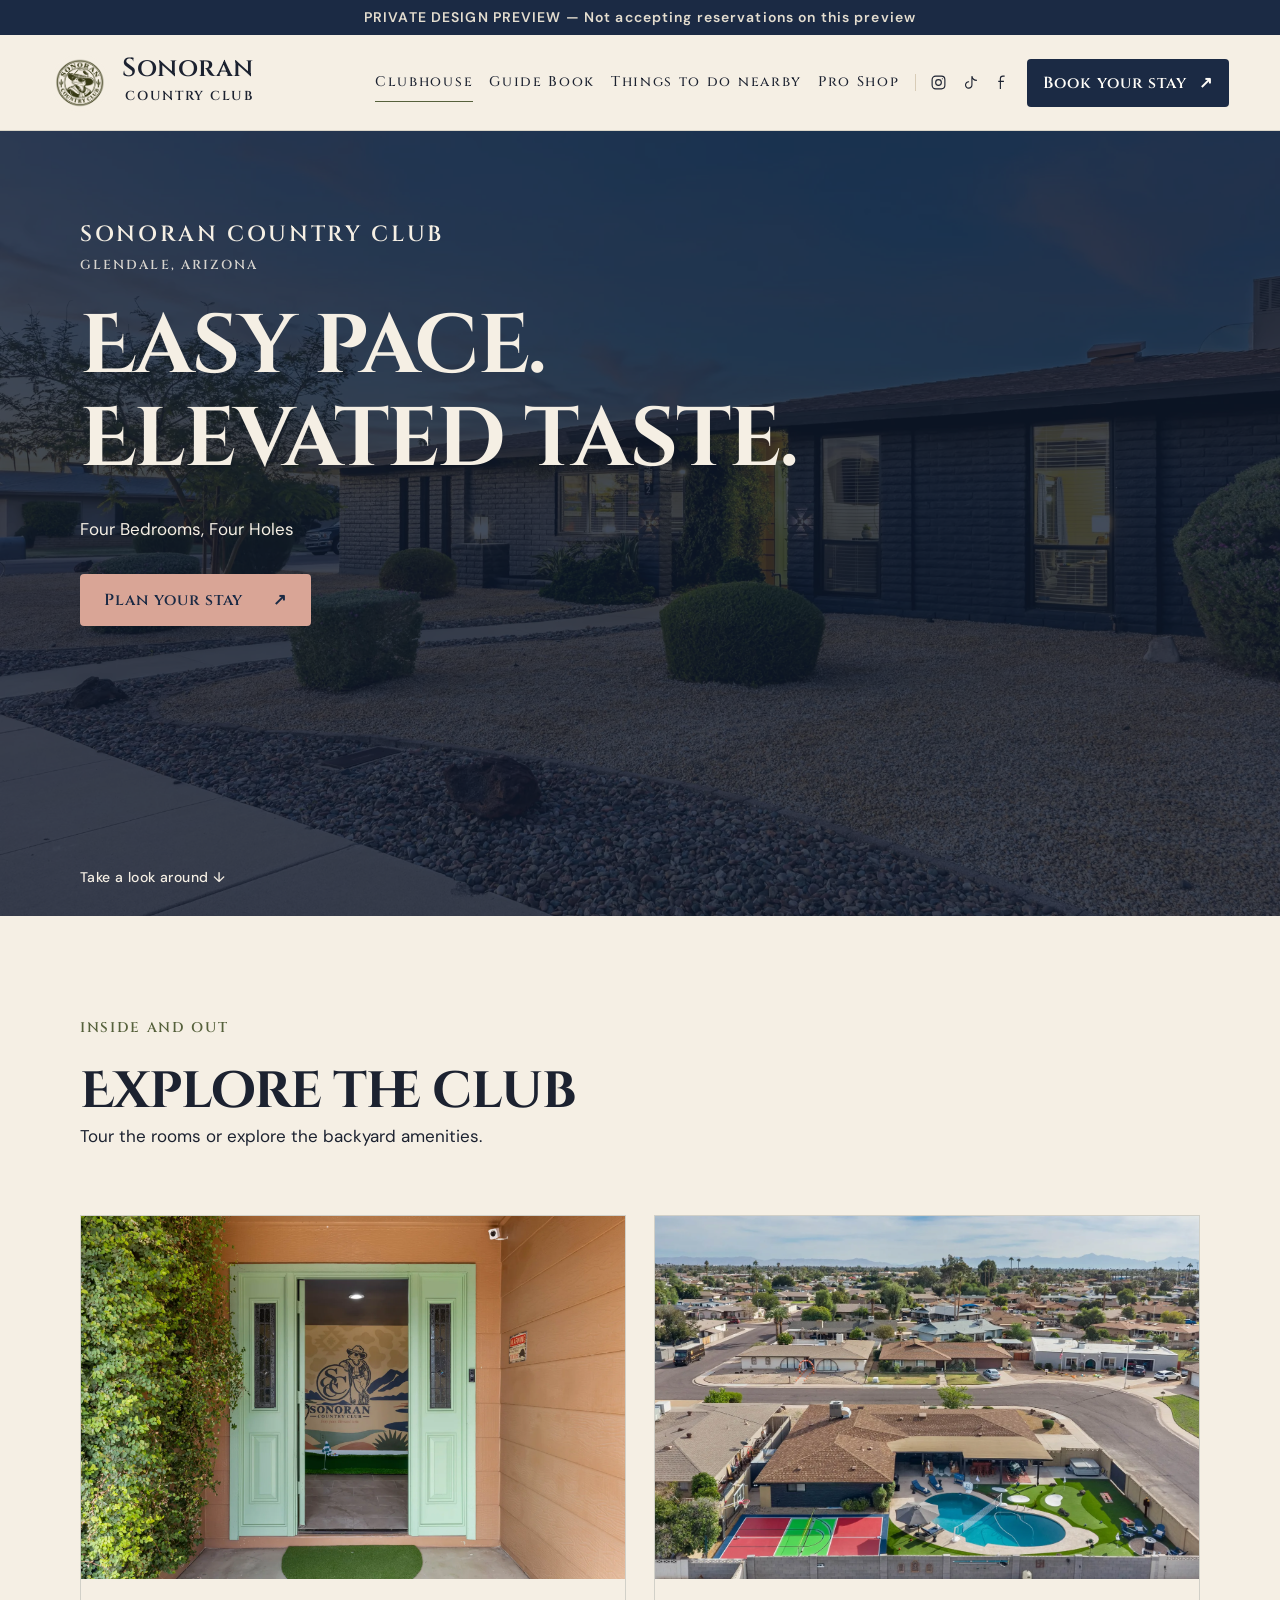
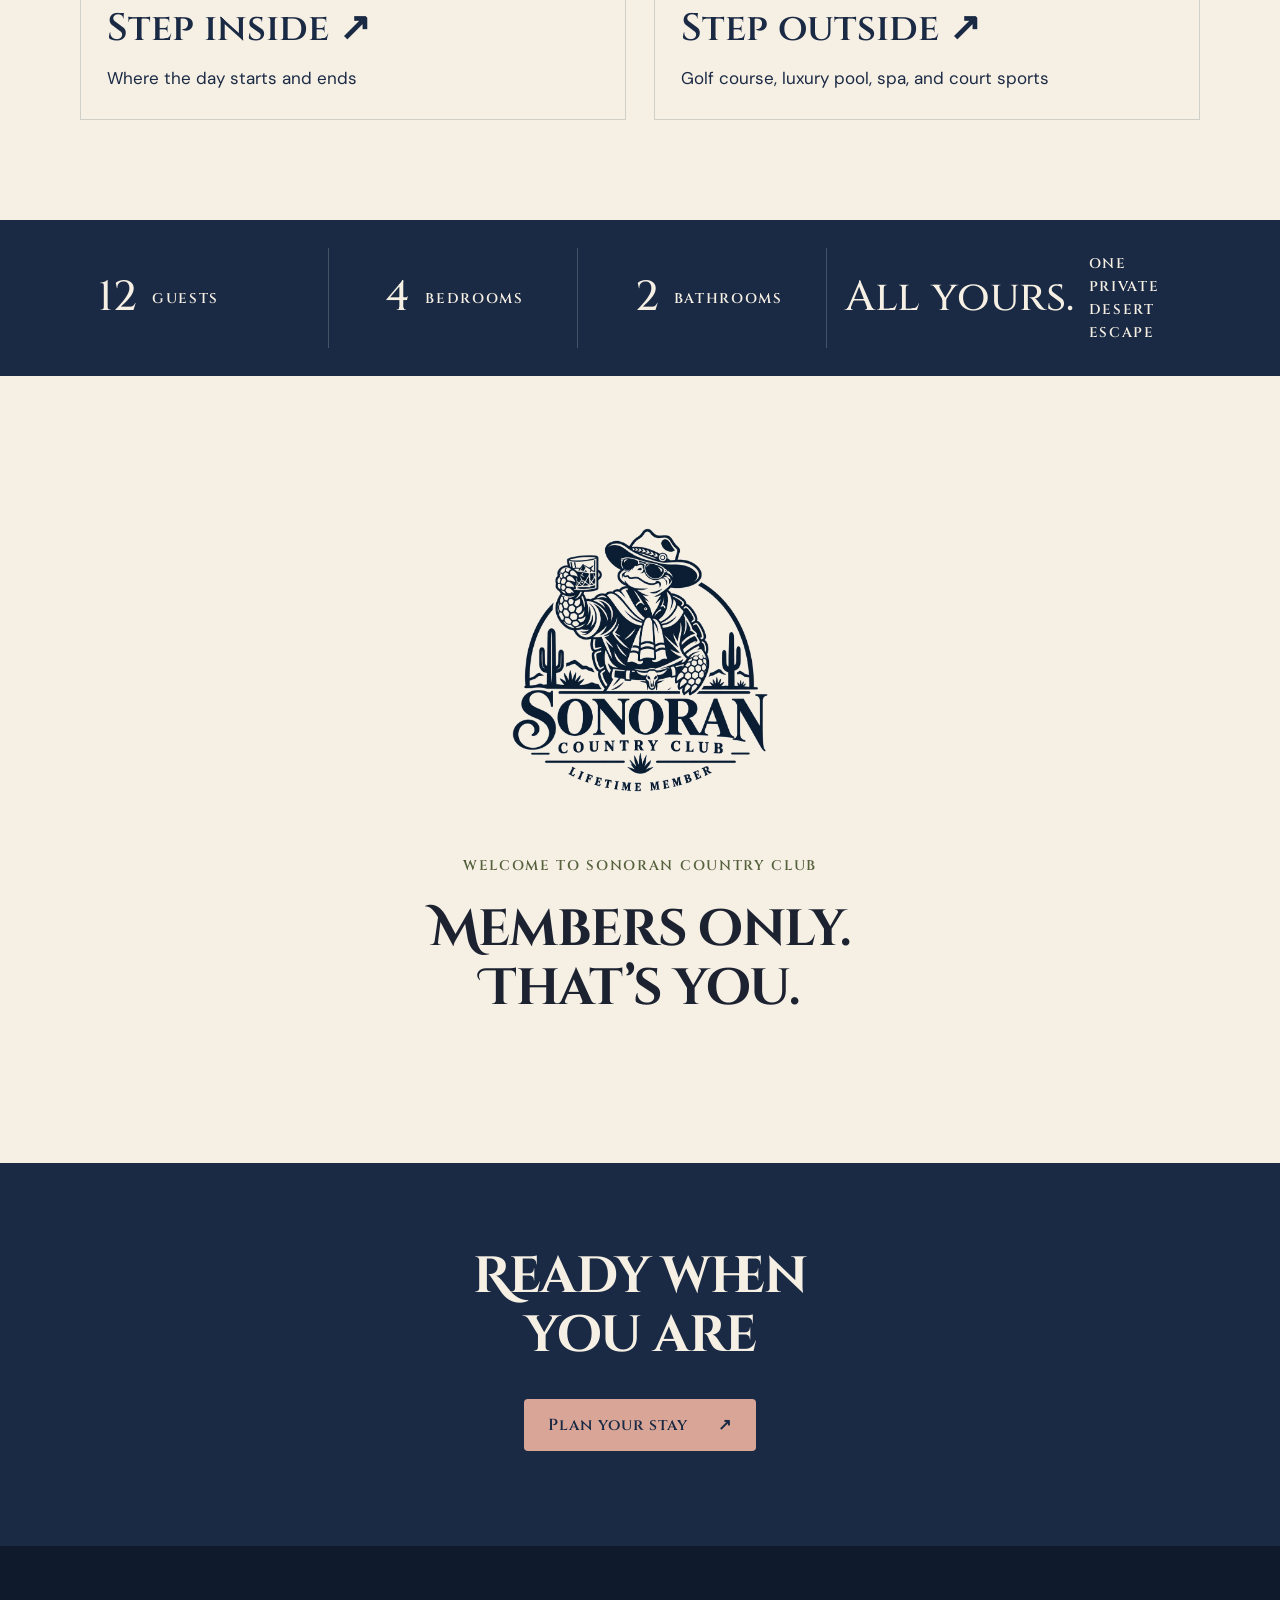
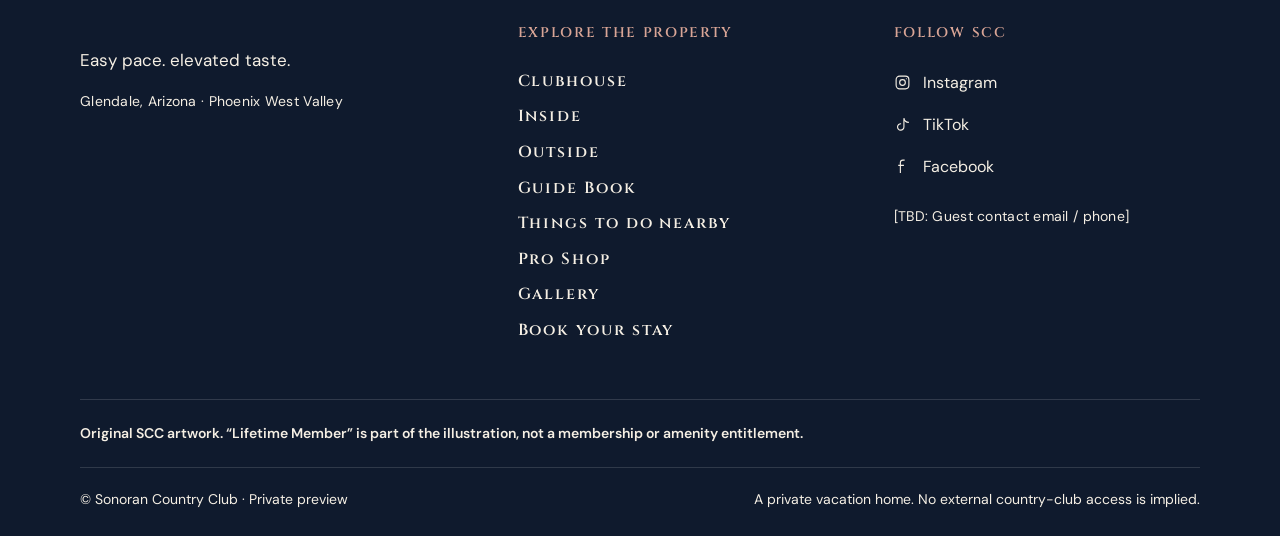
==== index.html @ 96f4efe4 "Home: Lifetime Member logo in welcome, remove footer badge" ====
<!DOCTYPE html>

<html lang="en"><head><meta charset="utf-8"/><meta content="width=device-width,initial-scale=1" name="viewport"/><meta content="noindex,nofollow,noarchive" name="robots"/><meta content="#172d38" name="theme-color"/><title>Your private Glendale home | Sonoran Country Club</title><meta content="A private Glendale vacation home for up to 12 guests, with four bedrooms, two baths, a heated pool, hot tub, four-hole mini golf and pickleball." name="description"/><link href="https://www.sonorancountryclub.com/" rel="canonical"/><meta content="website" property="og:type"/><meta content="A private desert clubhouse | Sonoran Country Club" property="og:title"/><meta content="A private Glendale vacation home for up to 12 guests, with four bedrooms, two baths, a heated pool, hot tub, four-hole mini golf and pickleball." property="og:description"/><meta content="https://www.sonorancountryclub.com/" property="og:url"/><meta content="https://www.sonorancountryclub.com/assets/photos/fire-pit/twilight-fire-pit-adirondack-pool-patio.webp" property="og:image"/><meta content="Lit round fire pit surrounded by blue Adirondack chairs with pink-patterned pillows, with the pool, Bogey putting flag, string-lit patio and hot tub beyond." property="og:image:alt"/><meta content="summary_large_image" name="twitter:card"/><link href="/assets/tokens.css?v=20261108b" rel="stylesheet"/><link href="/assets/style.css?v=20261108b" rel="stylesheet"/><script type="application/ld+json">{"@context": "https://schema.org", "@type": ["VacationRental", "LodgingBusiness"], "@id": "https://www.sonorancountryclub.com/#property", "name": "Sonoran Country Club", "url": "https://www.sonorancountryclub.com/", "description": "Welcome to Sonoran Country Club, your private backyard clubhouse in Glendale. Play a round on The Fore at Sonoran, our four-hole mini golf course with breaks and sand traps. Cool off in the heated pool, challenge the crew to pickleball, then catch the game on the covered patio at \"Bogey's Oasis.\" After sunset, grab a seat by the fire pit or settle into the 6 person hot tub.", "image": "https://www.sonorancountryclub.com/assets/photos/exterior/aerial-backyard-pool-putting-greens-court.webp", "address": {"@type": "PostalAddress", "addressLocality": "Glendale"}, "checkinTime": "16:00", "checkoutTime": "10:00", "petsAllowed": false, "containsPlace": {"@type": "Accommodation", "additionalType": "Entire home", "numberOfBedrooms": 4, "numberOfBathroomsTotal": 2, "occupancy": {"@type": "QuantitativeValue", "value": 12}}, "sameAs": ["https://www.instagram.com/sonorancountryclub/", "https://www.tiktok.com/@sonorancc"]}</script><script defer="" src="/assets/site.js"></script><link href="/assets/brand/favicon.png" rel="icon" type="image/png"/><link href="/assets/readability.css?v=20261108b" rel="stylesheet"/><link href="/assets/chooser.css?v=20261108b" rel="stylesheet"/><style>.page-home .hero .hero-place{display:block!important;margin-bottom:26px}.page-home .hero .hero-place .hero-club{display:block!important;font-size:22px!important;letter-spacing:.12em;line-height:1.3!important}.page-home .hero .hero-place .hero-city{display:block!important;font-size:13px!important;letter-spacing:.16em;line-height:1.5!important;margin-top:6px;opacity:.85}@media(max-width:600px){.page-home .hero{height:auto!important;min-height:0!important}.page-home .hero-content{padding-top:56px!important;padding-bottom:96px!important}.page-home .hero .hero-place .hero-club{font-size:19px!important}.page-home .hero .hero-place .hero-city{font-size:12px!important}}.page-home .intro.section{grid-template-columns:1fr!important;justify-items:center;text-align:center}.page-home .intro.section .welcome-badge{margin-left:auto;margin-right:auto}</style></head><body class="page-home"><a class="skip" href="#main">Skip to content</a><div class="preview-bar">PRIVATE DESIGN PREVIEW <span>— Not accepting reservations on this preview</span></div><header class="site-header"><a aria-label="Sonoran Country Club home" class="brand-lockup" href="/"><img alt="Sonoran Country Club original seal" class="header-monogram" height="58" src="/assets/brand/seal-web.webp" width="63"/><span class="wordmark">Sonoran<span>COUNTRY CLUB</span></span></a><button aria-controls="main-nav" aria-expanded="false" class="menu-toggle">Menu <span aria-hidden="true">☰</span></button><nav aria-label="Main navigation" id="main-nav"><a aria-current="page" href="/">Clubhouse</a><a href="/guide/">Guide Book</a><a href="/nearby/">Things to do nearby</a><a href="/shop/">Pro Shop</a><div class="socials"><a aria-label="Sonoran Country Club on Instagram" href="https://www.instagram.com/sonorancountryclub/" rel="noopener noreferrer" target="_blank"><svg aria-hidden="true" viewbox="0 0 24 24"><rect height="18" rx="5" width="18" x="3" y="3"></rect><circle cx="12" cy="12" r="4"></circle><circle class="dot" cx="17.5" cy="6.7" r=".8"></circle></svg><span>Instagram</span></a><a aria-label="Sonoran Country Club on TikTok" href="https://www.tiktok.com/@sonorancc" rel="noopener noreferrer" target="_blank"><svg aria-hidden="true" viewbox="0 0 24 24"><path d="M14 3v12.5a4.5 4.5 0 1 1-4-4.47M14 3c.6 4 3 6 7 6"></path></svg><span>TikTok</span></a><a aria-label="Sonoran Country Club on Facebook" href="https://www.facebook.com/profile.php?id=61595750133913" rel="noopener noreferrer" target="_blank"><svg aria-hidden="true" viewbox="0 0 24 24"><path d="M15 3h-2.5A3.5 3.5 0 0 0 9 6.5V21M6 10.5h8"></path></svg><span>Facebook</span></a></div><a class="button small" href="/book/">Book your stay <span aria-hidden="true">↗</span></a></nav></header><main id="main"><section class="hero"><img alt="Navy-brick home with an illuminated entry, desert landscaping and a twilight sky." class="hero-image" decoding="async" fetchpriority="high" height="1333" loading="eager" src="/assets/photos/exterior/navy-brick-front-house-illuminated-entry-dusk.webp" width="2000"/><div class="hero-shade"></div><div class="hero-content"><p class="eyebrow hero-place"><span class="hero-club">SONORAN COUNTRY CLUB</span><span class="hero-city">GLENDALE, ARIZONA</span></p><h1>Easy pace.<br/>Elevated taste.</h1><p>Four Bedrooms, Four Holes</p><a class="button rose" href="/book/">Plan your stay <span aria-hidden="true">↗</span></a></div><div class="hero-bottom"><a href="#explore">Take a look around ↓</a></div></section><section aria-labelledby="explore-title" class="section chooser-section" id="explore"><div class="section-top"><div><p class="eyebrow">INSIDE AND OUT</p><h2 id="explore-title">Explore the club</h2><p>Tour the rooms or explore the backyard amenities.</p></div></div><div class="stay-chooser"><a class="stay-panel" href="/inside/"><img alt="Open mint-green front doors revealing the Sonoran Country Club mural and putting turf inside." decoding="async" height="1200" loading="lazy" src="/assets/photos/chooser/step-inside-front-door.webp" width="1800"/><div><h3>Step inside <span aria-hidden="true">↗</span></h3><p>Where the day starts and ends</p></div></a><a class="stay-panel" href="/outside/"><img alt="Aerial view of the backyard with the sport court, pool and putting course." decoding="async" height="1013" loading="lazy" src="/assets/photos/chooser/step-outside-aerial.webp" width="1800"/><div><h3>Step outside <span aria-hidden="true">↗</span></h3><p>Golf course, luxury pool, spa, and court sports</p></div></a></div></section><div class="stats"><div><b>12</b><span>GUESTS</span></div><div><b>4</b><span>BEDROOMS</span></div><div><b>2</b><span>BATHROOMS</span></div><div><b>All yours.</b><span>ONE PRIVATE DESERT ESCAPE</span></div></div><section class="intro section" id="clubhouse"><div><img alt="Original Sonoran Country Club Bogey badge with Lifetime Member artwork" class="welcome-badge" height="234" src="/assets/brand/lifetime-web.webp" width="240"/><p class="eyebrow">WELCOME TO SONORAN COUNTRY CLUB</p><h2>Members only.<br/>That’s you.</h2></div></section><section class="cta-band"><h2>Ready when<br/>you are</h2><a class="button rose" href="/book/">Plan your stay <span aria-hidden="true">↗</span></a></section></main><footer><div class="footer-main"><div><p class="footer-tagline">Easy pace. elevated taste.</p><p>Glendale, Arizona · Phoenix West Valley</p></div><div><span class="eyebrow">Explore the property</span><div class="footer-nav"><a href="/">Clubhouse</a><a href="/inside/">Inside</a><a href="/outside/">Outside</a><a href="/guide/">Guide Book</a><a href="/nearby/">Things to do nearby</a><a href="/shop/">Pro Shop</a><a href="/gallery/">Gallery</a><a href="/book/">Book your stay</a></div></div><div><span class="eyebrow">Follow SCC</span><div class="socials"><a aria-label="Sonoran Country Club on Instagram" href="https://www.instagram.com/sonorancountryclub/" rel="noopener noreferrer" target="_blank"><svg aria-hidden="true" viewbox="0 0 24 24"><rect height="18" rx="5" width="18" x="3" y="3"></rect><circle cx="12" cy="12" r="4"></circle><circle class="dot" cx="17.5" cy="6.7" r=".8"></circle></svg><span>Instagram</span></a><a aria-label="Sonoran Country Club on TikTok" href="https://www.tiktok.com/@sonorancc" rel="noopener noreferrer" target="_blank"><svg aria-hidden="true" viewbox="0 0 24 24"><path d="M14 3v12.5a4.5 4.5 0 1 1-4-4.47M14 3c.6 4 3 6 7 6"></path></svg><span>TikTok</span></a><a aria-label="Sonoran Country Club on Facebook" href="https://www.facebook.com/profile.php?id=61595750133913" rel="noopener noreferrer" target="_blank"><svg aria-hidden="true" viewbox="0 0 24 24"><path d="M15 3h-2.5A3.5 3.5 0 0 0 9 6.5V21M6 10.5h8"></path></svg><span>Facebook</span></a></div><p class="contact-placeholder">[TBD: Guest contact email / phone]</p></div></div><div class="brand-art-note">Original SCC artwork. “Lifetime Member” is part of the illustration, not a membership or amenity entitlement.</div><div class="footer-bottom"><span>© Sonoran Country Club · Private preview</span><span>A private vacation home. No external country-club access is implied.</span></div></footer></body></html>
---- assets/tokens.css ----
/* SCC shared tokens v1.1 — 2026-11-07. Offline fonts; OFL licenses in fonts/. */
@font-face{font-family:'Cinzel';font-style:normal;font-weight:500;font-display:swap;src:url('./fonts/cinzel-500.woff2') format('woff2')}
@font-face{font-family:'Cinzel';font-style:normal;font-weight:600;font-display:swap;src:url('./fonts/cinzel-600.woff2') format('woff2')}
@font-face{font-family:'Cinzel';font-style:normal;font-weight:700;font-display:swap;src:url('./fonts/cinzel-700.woff2') format('woff2')}
@font-face{font-family:'Cinzel Decorative';font-style:normal;font-weight:700;font-display:swap;src:url('./fonts/cinzel-decorative-700.woff2') format('woff2')}
@font-face{font-family:'DM Sans';font-style:normal;font-weight:400;font-display:swap;src:url('./fonts/dm-sans-400.woff2') format('woff2')}
@font-face{font-family:'DM Sans';font-style:normal;font-weight:500;font-display:swap;src:url('./fonts/dm-sans-500.woff2') format('woff2')}
@font-face{font-family:'DM Sans';font-style:normal;font-weight:600;font-display:swap;src:url('./fonts/dm-sans-600.woff2') format('woff2')}
@font-face{font-family:'DM Sans';font-style:normal;font-weight:700;font-display:swap;src:url('./fonts/dm-sans-700.woff2') format('woff2')}

:root{
 --navy:#1b2a44;--navy-deep:#0f1a2d;--olive:#56613c;--rose:#d9a596;--cream:#f5efe4;--paper:#fffdf8;--ink:#1c2230;--muted:#55596a;--line:#d8ccb7;--sage:#9aa883;--terra:#a4502f;--danger:#7e2a17;
 --display:'Cinzel Decorative',Georgia,'Times New Roman',serif;--serif:'Cinzel',Georgia,'Times New Roman',serif;--caps:'Cinzel',Georgia,'Times New Roman',serif;--sans:'DM Sans',system-ui,-apple-system,'Segoe UI',Arial,sans-serif;
 --space-1:4px;--space-2:8px;--space-3:12px;--space-4:16px;--space-5:24px;--space-6:32px;--space-7:48px;--space-8:64px;--space-9:96px;
 --watermark-screen-opacity:.09;--watermark-print-opacity:0;
 --radius-control:4px;--radius-card:12px;--shadow-card:0 6px 18px -10px rgba(15,26,45,.25);
 --size-display:clamp(40px,6.5vw,88px);--size-h1:clamp(36px,5.3vw,72px);--size-h2:clamp(30px,4vw,52px);--size-h3:clamp(23px,2vw,28px);
}
---- assets/style.css ----
*{box-sizing:border-box}html{scroll-behavior:smooth;scroll-padding-top:112px}body{margin:0;background:var(--cream);color:var(--ink);font:15px/1.7 var(--sans);-webkit-font-smoothing:antialiased}a{color:inherit;text-decoration:none}button,input,select{font:inherit}button,a,input,summary,select{-webkit-tap-highlight-color:transparent}button{cursor:pointer}a,button,summary{transition:color .2s,background .2s,transform .2s}a:focus-visible,button:focus-visible,summary:focus-visible,select:focus-visible,input:focus-visible,.day:focus-visible{outline:3px solid var(--rose);outline-offset:5px}img{display:block;max-width:100%;height:auto}img[hidden]{display:none!important}h1,h2,h3,p{margin-top:0}h1,h2,h3{font-family:var(--serif);font-weight:500;line-height:.98;letter-spacing:-.035em}h1{font-size:clamp(60px,6.5vw,104px);margin-bottom:26px}h2{font-size:clamp(43px,4.6vw,72px);margin-bottom:24px}h3{font-size:34px;margin-bottom:15px}h1 i,h2 i,h3 i{font-weight:400}p{margin-bottom:22px}button{border:0}.eyebrow,.tiny{font-size:10px;line-height:1.6;font-weight:600;letter-spacing:.18em;text-transform:uppercase}.eyebrow{display:block;margin-bottom:24px}.tiny{letter-spacing:.12em}.lead{font-size:22px;line-height:1.45}.fine-print{font-size:11px;line-height:1.8;color:var(--muted);margin:22px 0 0}.tbd{font-size:12px;line-height:1.7;color:#765647;border-left:2px solid var(--rose);padding-left:15px}.section{padding:100px max(6.25vw,24px)}.section-top{display:flex;justify-content:space-between;gap:30px;align-items:end;margin-bottom:42px}.section-top h2{margin:0}.section-top .tiny{max-width:240px}.text-link{font-weight:600;font-size:12px;border-bottom:1px solid var(--olive);padding-bottom:9px;display:inline-block;letter-spacing:.02em}.text-link span{margin-left:25px}.text-link:hover{color:var(--olive)}.button{display:inline-flex;align-items:center;justify-content:space-between;gap:30px;background:var(--navy);color:var(--paper);padding:17px 25px;font-size:12px;font-weight:600;line-height:1.5;letter-spacing:.02em;min-height:48px}.button:hover{background:var(--olive);transform:translateY(-2px)}.button.cream{background:var(--cream);color:var(--navy)}.button.cream:hover{background:var(--rose)}.button.rose{background:var(--rose);color:var(--navy)}.button.rose:hover{background:var(--cream)}.button.small{padding:12px 19px;font-size:11px;gap:20px}.skip{position:absolute;left:10px;top:-100px;z-index:1000;background:var(--cream);padding:14px}.skip:focus{top:10px}.sr-only{position:absolute;width:1px;height:1px;padding:0;margin:-1px;overflow:hidden;clip:rect(0,0,0,0);white-space:nowrap;border:0}.preview-bar{padding:6px 20px;text-align:center;background:var(--navy);color:#e4ddcf;font-size:9px;letter-spacing:.13em;font-weight:500}.site-header{height:96px;display:flex;align-items:center;justify-content:space-between;gap:30px;padding:0 4vw;background:var(--cream);position:sticky;top:0;z-index:50;border-bottom:1px solid #d9d4c7}.wordmark{font-family:var(--serif);font-size:39px;line-height:.8;letter-spacing:-.04em;display:inline-block;white-space:nowrap;text-align:center}.wordmark span{display:block;font-family:var(--sans);font-size:9px;line-height:2.4;font-weight:600;letter-spacing:.27em;padding-left:3px}.site-header nav{display:flex;align-items:center;gap:29px}.site-header nav>a:not(.button){font-size:11px;font-weight:500;padding:8px 0;white-space:nowrap}.site-header nav>a[aria-current=page]:not(.button){border-bottom:1px solid var(--olive)}.socials{display:flex;gap:15px}.socials a{display:inline-flex;align-items:center;gap:12px}.socials svg{width:17px;height:17px;fill:none;stroke:currentColor;stroke-width:1.6}.socials .dot{fill:currentColor;stroke:none}.site-header .socials{border-left:1px solid var(--line);padding-left:25px}.site-header .socials span{display:none}.menu-toggle{display:none}.hero{height:min(790px,calc(100svh - 115px));min-height:590px;position:relative;color:var(--paper);overflow:hidden}.hero-image{position:absolute;inset:0;width:100%;height:100%;object-fit:cover;object-position:center 60%}.hero-shade{position:absolute;inset:0;background:linear-gradient(90deg,rgba(7,25,31,.68),rgba(12,27,29,.25) 65%,rgba(12,27,29,.1)),linear-gradient(0deg,rgba(7,25,31,.6),transparent 40%)}.hero-content{position:relative;padding:90px 6.25vw;max-width:1000px;animation:enter .9s ease both}.hero h1{font-size:clamp(75px,7.9vw,128px);margin-bottom:27px;line-height:.88}.hero .eyebrow{font-size:9px;letter-spacing:.2em;margin-bottom:33px}.hero-content>p:not(.eyebrow){font-size:15px;color:#f5f0e6;margin-bottom:31px}.hero-bottom{position:absolute;left:6.25vw;right:6.25vw;bottom:28px;display:flex;justify-content:space-between;align-items:center;font-size:9px;letter-spacing:.14em;font-weight:500}.hero-bottom a{font-size:11px;letter-spacing:.03em}.stats{display:grid;grid-template-columns:1fr 1fr 1fr 1.5fr;padding:28px 6.25vw;background:var(--navy);color:var(--cream)}.stats>div{display:flex;align-items:center;justify-content:center;gap:15px;border-right:1px solid #ffffff30;padding:4px 18px}.stats>div:first-child{justify-content:flex-start}.stats>div:last-child{border:0}.stats b{font:42px/1 var(--serif);white-space:nowrap;font-weight:400}.stats span{font-size:8px;letter-spacing:.14em;line-height:1.6;max-width:95px}.intro{display:grid;grid-template-columns:1fr 1fr;gap:9vw;padding-top:120px;padding-bottom:120px}.intro-copy{max-width:495px;padding-top:20px}.intro-copy p:not(.lead){color:var(--muted)}.intro-copy .lead{font-family:var(--serif);font-size:29px}.experience{padding-top:0}.experience-grid{display:grid;grid-template-columns:repeat(3,minmax(0,1fr));gap:26px}.experience-grid article>img{width:100%;height:360px;object-fit:cover}.card-label{padding:26px 0 0}.card-label>span{font-size:9px;letter-spacing:.18em;color:var(--olive);display:block;margin-bottom:16px;font-weight:600}.card-label h3{font-size:34px}.card-label p{font-size:13px;color:var(--muted);max-width:340px;margin-bottom:0}.editorial{display:grid;grid-template-columns:1.15fr 1fr;background:var(--olive);color:var(--paper);min-height:610px}.editorial-photo{position:relative;min-height:100%}.editorial-photo>img{width:100%;height:100%;object-fit:cover;position:absolute;inset:0}.photo-note{position:absolute;left:30px;bottom:25px;background:var(--navy);font-size:8px;letter-spacing:.13em;padding:9px 13px}.editorial-copy{padding:90px 6vw}.editorial-copy p:not(.eyebrow){max-width:380px;color:#f0edde;font-size:14px}.editorial .text-link{border-color:var(--cream)}.editorial .text-link:hover{color:var(--cream)}.room-grid{display:grid;grid-template-columns:repeat(3,minmax(0,1fr));gap:26px}.room-card>img{width:100%;height:310px;object-fit:cover;transition:filter .3s}.room-card:hover>img{filter:brightness(.9)}.room-card>div{display:flex;align-items:center;justify-content:space-between;margin-top:24px;gap:12px}.room-card h3{font-size:29px;margin-bottom:0}.room-card span{font-size:8px;letter-spacing:.14em;white-space:nowrap}.location{display:grid;grid-template-columns:.9fr 1.1fr;align-items:center;gap:9vw;padding-top:0}.location>div:first-child{max-width:420px}.location p:not(.eyebrow){color:var(--muted);font-size:14px}.location img{width:100%;height:400px;object-fit:cover}.location-caption{font-size:9px;letter-spacing:.2em;display:block;margin-top:18px}.cta-band{background:var(--navy);color:var(--cream);padding:85px 24px 95px;text-align:center}.cta-band h2{font-size:clamp(56px,5.5vw,85px);margin-bottom:33px}.cta-band .eyebrow{color:var(--rose)}footer{padding:75px 6.25vw 25px;background:#122630;color:var(--cream)}.footer-main{display:grid;grid-template-columns:1.2fr 1fr 1fr;gap:70px;padding-bottom:55px}.footer-tagline{font-family:var(--serif);font-style:italic;font-size:26px;margin:25px 0 15px}.footer-main p:not(.footer-tagline){font-size:10px;color:#c8cabe}.footer-main .eyebrow{color:var(--rose);font-size:9px;margin:0 0 25px}.footer-nav{display:grid;gap:10px;font-size:12px}.footer-main .socials{flex-direction:column;align-items:start;font-size:12px}.contact-placeholder{margin-top:25px}.brand-pending{padding:20px 0;border-top:1px solid #ffffff22;display:flex;justify-content:space-between;gap:20px;color:#c5c4b5;font-size:9px}.brand-pending>span{letter-spacing:.13em}.footer-bottom{padding-top:20px;border-top:1px solid #ffffff22;display:flex;justify-content:space-between;gap:20px;font-size:9px;color:#c5c4b5}.page-heading{padding:85px 6.25vw 65px}.page-heading .eyebrow{color:var(--olive)}.page-heading h1{font-size:clamp(64px,6.2vw,98px)}.booking-heading,.guide-heading{display:grid;grid-template-columns:1fr 1fr;gap:8vw;align-items:center}.booking-heading>img,.guide-heading>img{width:100%;height:380px;object-fit:cover}.booking-heading>div>p:last-child,.guide-heading>div>p:last-child{color:var(--muted);font-size:14px;margin-bottom:0}.booking-layout{padding-top:20px;display:grid;grid-template-columns:minmax(0,1fr) 310px;gap:50px;align-items:start}.calendar-panel{min-width:0}.calendar-panel>.eyebrow{margin-bottom:15px}.calendar-top{align-items:center;margin-bottom:27px}.calendar-top h2{font-size:43px}.calendar-controls{display:flex;gap:8px;align-items:center}.calendar-controls select{appearance:none;background:transparent;color:var(--ink);border:0;border-bottom:1px solid var(--line);padding:8px 6px;font-size:11px;max-width:140px;border-radius:0}.icon-button{background:transparent;border:1px solid var(--line);width:35px;height:35px;display:inline-flex;align-items:center;justify-content:center;font-size:18px;color:var(--ink);flex-shrink:0}.icon-button:hover:not(:disabled){background:var(--navy);color:var(--paper)}.icon-button:disabled{opacity:.3;cursor:default}.legend{display:flex;gap:20px;font-size:10px;margin-bottom:22px;flex-wrap:wrap}.legend>span{display:flex;gap:7px;align-items:center}.legend i{width:10px;height:10px;border-radius:50%;display:inline-block}.open-dot{background:#dce1cf}.booked-dot{background:var(--rose)}.unknown-dot{background:#eeebe3;border:1px solid #d8d5c9}#calendar-months{display:grid;grid-template-columns:1fr 1fr;gap:25px}.month{background:var(--paper);padding:24px 16px;border:1px solid var(--line)}.month[hidden]{display:none}.month h3{text-align:center;font-size:27px;letter-spacing:-.02em;margin-bottom:25px}.weekdays,.calendar-grid{display:grid;grid-template-columns:repeat(7,minmax(0,1fr));gap:4px}.weekdays{margin-bottom:13px;text-align:center;font-size:9px;color:var(--muted);font-weight:600}.day{display:flex;flex-direction:column;align-items:center;justify-content:center;min-height:44px;font-size:11px;line-height:1.2;border-radius:1px}.day b{font-weight:500}.day small{font-size:8px;margin-top:4px;min-height:9px}.day.open{background:#e0e4d6;color:#2d4534}.day.booked{background:#dfb8aa;color:#503b35}.day.booked b{text-decoration:line-through}.day.unknown{background:#efede8;color:#858981}.day.unavailable{background:#d4d4cd}.snapshot-note{border-left:3px solid var(--rose);padding:5px 0 5px 18px;margin-top:25px}.snapshot-note strong{font-size:12px;font-weight:500}.snapshot-note p{font-size:11px;color:var(--muted);margin:8px 0 0}.stay-card{background:var(--paper);border:1px solid var(--line)}.stay-card>img{height:195px;width:100%;object-fit:cover}.stay-card>div{padding:27px}.stay-card .eyebrow{font-size:8px;margin-bottom:17px}.stay-card h3{font-size:36px}.stay-card p{font-size:11px}.stay-card ul{font-size:11px;padding-left:14px;margin:22px 0;line-height:2}.stay-card .button{width:100%;padding:15px;font-size:11px}.stay-card .fine-print{font-size:10px}.widget-section{background:#e9e9df;padding-top:65px;padding-bottom:75px}.widget-slot{border:1px dashed var(--olive);padding:50px 30px;text-align:center;background:var(--paper);margin-top:35px;scroll-margin:140px}.widget-slot .eyebrow{font-size:9px}.widget-slot h3{font-size:43px}.widget-slot p{font-size:13px;color:var(--muted)}.widget-slot p:last-child{font-size:11px;margin-bottom:0}.gallery-heading{padding-bottom:45px}.heading-bottom{display:flex;justify-content:space-between;gap:30px;align-items:end}.heading-bottom p{font-size:14px;color:var(--muted);margin:0}.gallery-section{padding-top:0}.filter-bar{display:flex;flex-wrap:wrap;gap:8px;border-top:1px solid var(--line);border-bottom:1px solid var(--line);padding:23px 0;margin-bottom:42px}.filter{border:1px solid var(--line);padding:9px 14px;background:transparent;color:var(--ink);font-size:10px;min-height:37px}.filter.active,.filter:hover{background:var(--navy);border-color:var(--navy);color:var(--cream)}.masonry{columns:3;column-gap:24px}.gallery-item{break-inside:avoid;margin:0 0 28px}.gallery-item[hidden]{display:none}.gallery-item a{position:relative;display:block}.gallery-item img{width:100%;height:auto;transition:filter .3s}.gallery-item a:hover img{filter:brightness(.85)}.gallery-item figcaption{font-size:9px;letter-spacing:.14em;text-transform:uppercase;margin-top:11px}.zoom-label{position:absolute;bottom:12px;right:12px;background:var(--cream);padding:6px 10px;font-size:8px;letter-spacing:.12em;opacity:0;transition:opacity .2s}.gallery-item a:hover .zoom-label,.gallery-item a:focus-visible .zoom-label{opacity:1}dialog#lightbox{border:0;background:var(--navy);color:var(--paper);padding:55px 55px 30px;width:min(1200px,95vw);max-height:95svh;overflow:auto}dialog#lightbox[open]{display:flex;align-items:center;gap:20px}dialog::backdrop{background:#08161ee8}#lightbox .icon-button{color:var(--paper);border-color:#ffffff50}#close-lightbox{position:absolute;top:12px;right:12px}#lightbox>div{flex:1;min-width:0;text-align:center}#lightbox-image{max-height:75svh;width:auto;max-width:100%;margin:auto}#lightbox-caption{margin:18px 0 0;font-size:12px}.guide-heading>img{height:380px}.guide-nav{padding:23px 6.25vw;display:flex;gap:35px;border-top:1px solid var(--line);border-bottom:1px solid var(--line);font-size:11px}.guide-nav a:hover{color:var(--olive)}.guide-layout{display:grid;grid-template-columns:.8fr 1.4fr;gap:8vw;padding-top:75px}.guide-layout>aside{align-self:start;position:sticky;top:145px}.guide-layout>aside h2{font-size:44px}.guide-layout>aside>p:not(.eyebrow){font-size:13px;color:var(--muted)}.portal-note{background:#e5e7db;padding:24px;margin-top:30px}.portal-note strong{font-size:12px}.portal-note p{font-size:11px;line-height:1.8;margin:10px 0 0}.guide-content>section{border-bottom:1px solid var(--line);padding-bottom:45px;margin-bottom:50px;scroll-margin:130px}.guide-content>section:last-child{margin-bottom:0}.guide-content h2{font-size:48px}.guide-content p,.guide-content li{font-size:13px}.guide-content>.section>.eyebrow{font-size:9px}.arrival-cards{display:grid;grid-template-columns:1fr 1fr;background:var(--navy);color:var(--cream);padding:24px;gap:25px;margin-bottom:25px}.arrival-cards>div+div{border-left:1px solid #ffffff33;padding-left:25px}.arrival-cards span{display:block;font-size:9px;letter-spacing:.13em;margin-bottom:12px}.arrival-cards b{display:block;font-family:var(--serif);font-size:38px;line-height:1;font-weight:400}.arrival-cards small{display:block;font-size:9px;margin-top:13px}details{border-bottom:1px solid var(--line);padding:18px 0}details p{color:var(--muted);margin:15px 0 0}summary{font-size:13px;font-weight:500;cursor:pointer;list-style:none;display:flex;justify-content:space-between;align-items:center;gap:20px}summary::-webkit-details-marker{display:none}summary:after{content:'+';font-size:20px;font-weight:400}details[open]>summary:after{content:'−'}.guide-content .tbd{margin-top:22px}.rule-list{padding-left:18px;line-height:1.9}.rule-list li{padding-left:5px;margin-bottom:10px}.local-list{display:grid;gap:15px;margin-top:25px}.local-list>div{background:var(--paper);padding:25px}.local-list h3{font-size:28px;margin-bottom:10px}.local-list p{font-size:11px;margin:0;color:var(--muted)}.shop-hero{padding:95px 25px 90px;background:var(--olive);color:var(--paper);text-align:center;position:relative}.shop-hero:before,.shop-hero:after{content:'';width:18%;height:1px;background:#faf7f047;position:absolute;top:50%}.shop-hero:before{left:6.25vw}.shop-hero:after{right:6.25vw}.shop-hero h1{font-size:clamp(75px,7vw,110px)}.shop-hero p:not(.eyebrow){font-size:14px}.pill{display:inline-block;border:1px solid #ffffff60;padding:9px 16px;font-size:8px;letter-spacing:.15em;margin-top:12px}.merch-grid{display:grid;grid-template-columns:repeat(3,minmax(0,1fr));gap:27px}.merch-art{height:350px;display:flex;flex-direction:column;justify-content:space-between;padding:30px;color:var(--cream);overflow:hidden}.merch-art.olive{background:#74785a}.merch-art.navy{background:var(--navy)}.merch-art.rose{background:var(--rose);color:var(--navy)}.merch-art .eyebrow{font-size:8px;margin:0}.merch-type{font-family:var(--serif);font-size:66px;line-height:.92;letter-spacing:-.04em;max-width:200px;font-style:italic}.merch-art .tiny{font-size:7px;letter-spacing:.1em}.merch-info{padding:25px 0 0}.merch-info .eyebrow{font-size:8px;margin-bottom:13px}.merch-info h3{font-size:32px}.coming-soon{font-size:10px;color:var(--olive);border-bottom:1px solid var(--olive);padding-bottom:3px}.notify-section{padding-top:75px;padding-bottom:75px;background:#e5e5d9;display:grid;grid-template-columns:1fr 1fr;gap:10vw;align-items:center}.notify-section p:not(.eyebrow){font-size:13px;color:var(--muted);max-width:420px}.notify-section label{font-size:11px;display:block;margin-bottom:12px}.notify-field{display:flex;gap:0;border-bottom:1px solid var(--navy)}.notify-field input{min-width:0;flex:1;border:0;background:transparent;padding:15px 10px 15px 0;font-size:13px;color:var(--muted)}.notify-field input:disabled{opacity:1}.notify-field .button:disabled{background:var(--navy);color:var(--cream);opacity:.65;transform:none;cursor:not-allowed;gap:15px}.notify-section .fine-print{font-size:10px}.notify-section .tbd{font-size:11px!important;margin-top:24px}.notify-field button{white-space:nowrap}@keyframes enter{from{opacity:0;transform:translateY(15px)}to{opacity:1;transform:translateY(0)}}
@media(min-width:1600px){.section{padding-left:max(6.25vw,calc((100vw - 1400px)/2));padding-right:max(6.25vw,calc((100vw - 1400px)/2))}}@media(max-width:1150px){.site-header nav{gap:20px}.site-header .socials{padding-left:17px;gap:12px}.site-header{padding:0 4vw}.site-header .wordmark{font-size:34px}.site-header nav>a:not(.button){font-size:10px}.booking-layout{grid-template-columns:minmax(0,1fr) 270px;gap:25px}.calendar-top{align-items:start;flex-direction:column;gap:20px}#calendar-months{gap:15px}.month{padding:20px 11px}.experience-grid article>img{height:290px}.room-card h3{font-size:26px}.room-card span{display:none}.merch-type{font-size:54px}.merch-art{padding:25px}.footer-main{gap:35px}.stats>div{gap:10px}.stats b{font-size:36px}}
@media(max-width:900px){.site-header{height:85px}.menu-toggle{display:flex;gap:15px;align-items:center;background:none;color:var(--navy);font-size:12px}.site-header nav{display:none;position:absolute;left:0;right:0;top:85px;background:var(--cream);padding:25px 6.25vw 35px;border-bottom:1px solid var(--line);align-items:stretch;gap:15px}.site-header nav.is-open{display:flex;flex-direction:column}.site-header nav>a:not(.button){font-size:14px}.site-header .socials{border:0;padding:10px 0}.site-header .socials span{display:inline;font-size:12px}.site-header nav .button{align-self:start}.hero{height:680px;min-height:0}.hero-content{padding-top:105px}.hero h1{font-size:90px}.stats b{font-size:33px}.stats{padding-left:4vw;padding-right:4vw}.stats>div{flex-direction:column;gap:8px;align-items:center!important;justify-content:center!important}.stats span{text-align:center;max-width:100%;font-size:7px}.intro{gap:7vw;padding-top:85px;padding-bottom:85px}.experience-grid{gap:18px}.experience-grid article>img{height:240px}.card-label h3{font-size:28px}.card-label p{font-size:12px}.editorial{min-height:540px;grid-template-columns:1fr 1fr}.editorial-copy{padding:65px 6vw}.editorial h2{font-size:49px}.room-grid{gap:18px}.room-card>img{height:230px}.location{gap:6vw}.location img{height:330px}.booking-layout{grid-template-columns:1fr}.stay-card{display:grid;grid-template-columns:1fr 1fr}.stay-card>img{height:100%}.stay-card ul{margin:16px 0}.calendar-top{flex-direction:row;align-items:center}#calendar-months{gap:25px}.month{padding:25px}.day{min-height:52px}.guide-layout{grid-template-columns:1fr;gap:50px}.guide-layout>aside{position:static;max-width:600px}.guide-layout>aside h2{font-size:50px}.portal-note{max-width:600px}.guide-nav{gap:22px;flex-wrap:wrap}.merch-grid{gap:18px}.merch-art{height:300px;padding:22px}.merch-type{font-size:47px}.merch-art .tiny{font-size:6px}.merch-info h3{font-size:28px}.merch-info .eyebrow{font-size:7px}.shop-hero:before,.shop-hero:after{width:10%}.notify-section{gap:6vw}.notify-field{flex-direction:column;border:0}.notify-field input{border-bottom:1px solid var(--navy);margin-bottom:15px}.notify-field .button{align-self:start}.footer-main{grid-template-columns:1fr 1fr;gap:40px}.footer-main>div:first-child{grid-column:1/-1}.brand-pending{flex-direction:column;gap:8px}}
@media(max-width:600px){body{font-size:14px}.section{padding:65px 24px}.section-top{flex-direction:column;align-items:start;gap:20px;margin-bottom:30px}h2{font-size:48px}.eyebrow{font-size:9px;letter-spacing:.14em;margin-bottom:20px}.preview-bar{font-size:7px;padding:7px 8px;letter-spacing:.1em}.preview-bar span{display:none}.site-header{padding:0 24px;height:80px}.site-header .wordmark{font-size:35px}.wordmark span{font-size:8px}.site-header nav{top:80px}.hero{height:660px;height:calc(100svh - 100px);min-height:610px;max-height:800px}.hero-image{object-position:48% center}.hero-shade{background:linear-gradient(0deg,rgba(9,29,36,.8),rgba(9,29,36,.2) 55%,rgba(9,29,36,.36))}.hero-content{padding:65px 24px}.hero .eyebrow{font-size:8px;letter-spacing:.15em;max-width:260px;line-height:1.9;margin-bottom:28px}.hero h1{font-size:76px;line-height:.94;letter-spacing:-.045em}.hero-content>p:not(.eyebrow){max-width:260px;font-size:13px;margin-bottom:27px}.hero .button{font-size:11px;padding:16px 20px;gap:25px}.hero-bottom{left:24px;right:24px;bottom:24px;display:block}.hero-bottom>span{font-size:7px;display:block;margin-bottom:15px}.hero-bottom a{font-size:10px}.stats{padding:26px 12px;grid-template-columns:repeat(3,1fr);row-gap:25px}.stats>div{padding:0 8px}.stats b{font-size:37px}.stats span{font-size:7px;letter-spacing:.12em}.stats>div:nth-child(3){border:0}.stats>div:last-child{grid-column:1/-1;border-top:1px solid #ffffff25;padding-top:21px;flex-direction:row;gap:20px}.stats>div:last-child b{font-size:28px}.stats>div:last-child span{max-width:100px;text-align:left}.intro{display:block;padding-top:65px;padding-bottom:65px}.intro h2{font-size:54px}.intro-copy{padding-top:10px}.intro-copy .lead{font-size:28px}.intro-copy p:not(.lead){font-size:13px}.experience{padding-top:0}.experience-grid{grid-template-columns:1fr;gap:35px}.experience-grid article>img{height:330px}.card-label{padding-top:23px}.card-label h3{font-size:36px;margin-bottom:13px}.card-label p{font-size:13px;max-width:100%}.card-label>span{font-size:8px;margin-bottom:13px}.fine-print{font-size:10px}.editorial{display:flex;flex-direction:column;min-height:0}.editorial-photo{height:330px}.editorial-photo>img{position:static;width:100%;height:330px}.photo-note{font-size:6px;left:20px;bottom:20px;padding:8px 10px}.editorial-copy{padding:55px 24px 60px}.editorial-copy h2{font-size:54px}.editorial-copy p:not(.eyebrow){font-size:13px}.room-grid{grid-template-columns:1fr;gap:32px}.room-card>img{height:320px}.room-card>div{margin-top:18px}.room-card h3{font-size:32px}.room-card span{display:block;font-size:7px}.rooms>.fine-print{margin-top:30px}.location{display:flex;flex-direction:column;gap:30px;padding-top:0}.location>div{width:100%}.location h2{font-size:54px}.location img{height:290px}.cta-band{padding:65px 24px 70px}.cta-band h2{font-size:57px}.cta-band .button{font-size:11px}.footer-main{gap:35px 24px}.footer-main .wordmark{font-size:43px}.footer-main .eyebrow{font-size:8px;letter-spacing:.1em}.footer-nav,.footer-main .socials{font-size:11px}.footer-main>div:last-child{min-width:0}.contact-placeholder{font-size:8px!important;overflow-wrap:anywhere}.footer-tagline{font-size:26px}.footer-bottom{flex-direction:column;gap:10px}.brand-pending{font-size:8px}.page-heading{padding:55px 24px 40px}.page-heading h1{font-size:65px}.booking-heading,.guide-heading{display:block}.booking-heading>img,.guide-heading>img{height:265px;margin-top:30px}.booking-layout{padding-top:5px;gap:30px}.calendar-top{flex-direction:column;align-items:start;margin-bottom:22px}.calendar-top h2{font-size:47px}.calendar-controls{width:100%;justify-content:space-between}.calendar-controls select{flex:1;text-align:center;max-width:100%;padding:10px;font-size:12px}.calendar-controls .icon-button{width:40px;height:40px}#calendar-months{grid-template-columns:1fr;gap:15px}.month{padding:23px 15px}.month h3{font-size:31px}.day{min-height:48px;font-size:12px}.day small{font-size:8px}.legend{gap:14px;font-size:9px}.snapshot-note p{font-size:10px}.stay-card{display:block}.stay-card>img{height:225px}.stay-card>div{padding:27px}.stay-card h3{font-size:39px}.stay-card ul{font-size:12px}.stay-card p{font-size:12px}.stay-card .fine-print{font-size:10px}.widget-section h2{font-size:45px}.widget-slot{padding:35px 18px}.widget-slot h3{font-size:38px}.widget-slot p{font-size:11px}.widget-slot p:last-child{font-size:10px}.widget-slot .eyebrow{font-size:7px}.gallery-heading h1{font-size:63px}.heading-bottom{display:block}.heading-bottom p{font-size:13px}.heading-bottom .tiny{display:block;margin-top:24px;font-size:8px}.gallery-section{padding-top:0}.filter-bar{margin-bottom:25px;padding:18px 0;gap:6px}.filter{font-size:9px;padding:8px 10px;min-height:36px}.masonry{columns:1}.gallery-item{margin-bottom:26px}.gallery-item figcaption{font-size:8px}.zoom-label{opacity:1;font-size:7px}dialog#lightbox{padding:55px 10px 20px;width:100vw;max-width:100vw;gap:6px!important}#lightbox .icon-button{width:29px;height:34px}#lightbox-caption{font-size:10px}.guide-heading h1{font-size:66px}.guide-nav{padding:20px 24px;gap:12px 22px;font-size:10px}.guide-layout{padding-top:50px;gap:40px}.guide-layout>aside h2{font-size:45px}.guide-content h2{font-size:46px}.guide-content p,.guide-content li{font-size:12px}.guide-content>section{padding-bottom:35px;margin-bottom:38px}.arrival-cards{padding:23px 18px;gap:18px}.arrival-cards>div+div{padding-left:18px}.arrival-cards b{font-size:34px}.arrival-cards span,.arrival-cards small{font-size:8px}.guide-content .eyebrow{font-size:8px}.guide-content .tbd{font-size:10px}.guide-content summary{font-size:12px}.shop-hero{padding:65px 24px}.shop-hero h1{font-size:74px}.shop-hero .eyebrow{font-size:8px}.shop-hero p:not(.eyebrow){font-size:13px}.shop-hero:before,.shop-hero:after{display:none}.pill{font-size:7px}.shop-section h2{font-size:49px}.merch-grid{grid-template-columns:1fr;gap:37px}.merch-art{height:350px;padding:30px}.merch-type{font-size:76px;max-width:250px}.merch-art .tiny{font-size:7px}.merch-info h3{font-size:37px}.merch-info .eyebrow{font-size:8px}.notify-section{display:block;padding-top:55px;padding-bottom:55px}.notify-section h2{font-size:55px}.notify-section form{margin-top:35px}.notify-field{flex-direction:row;border-bottom:1px solid var(--navy)}.notify-field input{border:0;margin:0;font-size:12px}.notify-field .button{padding:14px;font-size:10px;align-self:stretch;gap:8px}.notify-section .fine-print{font-size:10px}.notify-section .tbd{font-size:10px!important}}
@media(prefers-reduced-motion:reduce){html{scroll-behavior:auto}*,*:before,*:after{animation:none!important;transition:none!important}}

/* SCC original-art branding and logo-led typography */
h1,h2,h3{font-weight:700;line-height:1.12;letter-spacing:-.025em}h1 i,h2 i,h3 i{font-style:normal;font-weight:700}.eyebrow,.tiny,.filter,.button,.site-header nav>a,.menu-toggle,.wordmark span,.card-label>span,.stats span,.gallery-item figcaption,.location-caption,.guide-nav,.footer-nav,.brand-art-note{font-family:var(--caps);font-weight:600}.eyebrow{letter-spacing:.14em}.wordmark{font-size:29px;font-weight:700;letter-spacing:-.035em;line-height:1.05}.wordmark span{font-size:8px;letter-spacing:.24em;line-height:2.2}.brand-lockup{display:flex;align-items:center;gap:13px;flex-shrink:0}.header-monogram{width:58px;height:58px;object-fit:contain}.hero h1{font-size:clamp(58px,6.5vw,100px);line-height:1.06;max-width:950px}.hero-content{max-width:1150px}.hero h1 br{display:block}.hero .eyebrow{max-width:530px;line-height:1.9}.footer-tagline{font-style:normal;font-family:var(--sans);font-size:17px}.cream-art-panel{background:var(--cream);padding:20px;display:inline-block}.footer-badge{width:230px;border-radius:16px}.footer-badge img{width:100%;height:auto;object-fit:contain}.brand-art-note{font-size:8px;letter-spacing:.05em;border-top:1px solid #ffffff24;padding:22px 0;color:#c8cabe}.welcome-badge{width:160px;height:auto;margin-bottom:30px}.intro h2{font-size:clamp(34px,4vw,60px)}.intro-copy .lead{font-family:var(--sans);font-size:23px;line-height:1.5}.fore-section{background:#e8e8dc;border-top:1px solid var(--line);border-bottom:1px solid var(--line)}.fore-heading{display:flex;justify-content:space-between;align-items:center;gap:30px;margin-bottom:40px}.fore-heading h2{font-size:clamp(38px,5vw,72px)}.fore-heading p:not(.eyebrow){font-size:14px}.standing-bogey{width:150px;height:auto;object-fit:contain}.fore-grid{display:grid;grid-template-columns:repeat(2,minmax(0,1fr));gap:30px}.fore-card{background:var(--paper);border:1px solid var(--line)}.fore-card>a{display:block;background:var(--cream)}.fore-card img{width:100%;aspect-ratio:3/2;height:auto;object-fit:contain}.fore-card>div{padding:25px}.fore-card .eyebrow{margin-bottom:10px;font-size:9px}.fore-card h3{font-size:31px;margin-bottom:12px}.fore-card p:last-child{font-size:13px;margin:0}.fore-bottom{display:flex;justify-content:space-between;align-items:center;gap:30px;margin-top:25px}.fore-bottom .fine-print{margin:0;max-width:570px}.guide-bogey{width:110px;height:auto;margin-bottom:25px}.shop-bogey{border-radius:100px;margin-bottom:25px;padding:20px 35px}.shop-bogey img{width:110px;height:auto}.shop-hero:before,.shop-hero:after{display:none}.merch-type{font-style:normal;font-size:45px;line-height:1.15}.page-heading h1{font-size:clamp(44px,5.3vw,80px)}.cta-band h2{font-size:clamp(36px,4.5vw,68px)}.card-label h3{font-size:29px}.room-card h3{font-size:25px}.editorial-copy h2{font-size:clamp(36px,4vw,58px)}
@media(max-width:1150px){.site-header nav{gap:16px}.site-header nav>a:not(.button){font-size:9px}.site-header .wordmark{font-size:25px}}
@media(max-width:600px){.site-header{padding:0 20px}.brand-lockup{gap:9px}.header-monogram{width:44px;height:44px}.site-header .wordmark{font-size:23px}.wordmark span{font-size:7px}.hero h1{font-size:49px;letter-spacing:-.035em;line-height:1.13}.hero-content{padding:65px 24px}.hero-content>p:not(.eyebrow){max-width:300px}.hero .eyebrow{font-size:8px;max-width:300px}.hero{min-height:600px}.hero-bottom>span{font-family:var(--caps);line-height:1.8}.intro h2{font-size:40px}.welcome-badge{width:145px}.intro-copy .lead{font-size:21px}.fore-heading{gap:12px;align-items:end}.fore-heading h2{font-size:34px}.fore-heading>div{min-width:0}.fore-heading .eyebrow{font-size:8px}.standing-bogey{width:85px;flex-shrink:0;margin-bottom:22px}.fore-grid{grid-template-columns:1fr;gap:23px}.fore-card>div{padding:23px}.fore-card h3{font-size:29px}.fore-bottom{display:block}.fore-bottom .text-link{margin-top:20px}.page-heading h1,.gallery-heading h1,.guide-heading h1{font-size:43px}.cta-band h2{font-size:37px}.editorial-copy h2{font-size:38px}.rooms h2,.location h2,.shop-section h2,.notify-section h2{font-size:37px}.card-label h3{font-size:28px}.room-card h3{font-size:25px}.shop-hero h1{font-size:52px}.merch-type{font-size:48px}.footer-main{grid-template-columns:1fr;gap:35px}.footer-main>div:first-child{grid-column:auto}.footer-badge{width:220px}.footer-main .eyebrow{font-size:9px}.footer-nav,.footer-main .socials{font-size:12px}.guide-content h2{font-size:35px}.calendar-top h2{font-size:36px}.widget-section h2{font-size:36px}.filter{font-size:9px}.gallery-item figcaption{font-size:8px;line-height:1.8}}

/* Shared visual specification v1.1 — source: /workspace/scc-brand-spec/ */
body{position:relative;isolation:isolate;font-size:16px;line-height:1.65;background:var(--cream)}
body::before{content:"";position:fixed;inset:0;z-index:-1;pointer-events:none;background:url('/assets/brand/backyard-watermark.webp') center/cover no-repeat;opacity:var(--watermark-screen-opacity)}
h1,h2{font-family:var(--display);font-weight:700;line-height:1.15;letter-spacing:-.02em;font-style:normal}
h3{font-family:var(--serif);font-weight:600;line-height:1.25;letter-spacing:0}
.hero h1{font-size:var(--size-display);line-height:1.12;letter-spacing:-.02em}
.page-heading h1,.gallery-heading h1,.guide-heading h1,.shop-hero h1{font-size:var(--size-h1)}
h2,.intro h2,.fore-heading h2,.editorial-copy h2,.rooms h2,.location h2,.shop-section h2,.notify-section h2,.cta-band h2,.guide-content h2,.calendar-top h2,.widget-section h2{font-size:var(--size-h2)}
h3,.card-label h3,.room-card h3,.fore-card h3,.merch-info h3,.local-list h3{font-size:var(--size-h3)}
.wordmark{font-family:var(--caps);font-weight:600;letter-spacing:.02em}
.eyebrow,.tiny,.card-label>span,.stats span,.guide-nav,.footer-nav,.filter,.button,.menu-toggle,.site-header nav>a{font-family:var(--caps);font-weight:600;letter-spacing:.12em;font-size:11px;line-height:1.6}
.wordmark span{font-family:var(--caps);font-weight:600}
.button,.button.small{font-size:12px;line-height:1.4;letter-spacing:.06em;min-height:48px;padding:14px 24px;border-radius:var(--radius-control)}
.filter{min-height:44px;letter-spacing:.06em}.icon-button{min-width:44px;min-height:44px}
.eyebrow{color:var(--olive)}.hero .eyebrow,.editorial .eyebrow,.shop-hero .eyebrow,.cta-band .eyebrow,footer .eyebrow{color:var(--rose)}
.hero-shade{background:rgba(15,26,45,.78)}
.hero,.hero-content>p:not(.eyebrow),.editorial,.editorial-copy p:not(.eyebrow),.shop-hero,.stats,.cta-band,footer{color:var(--cream)}
.hero-content>p:not(.eyebrow){font-size:16px}.hero-bottom{font-size:12px;letter-spacing:.06em}
.editorial{background:var(--navy)}.shop-hero{background:var(--navy)}
footer{background:var(--navy-deep)}.footer-main p:not(.footer-tagline),.footer-bottom,.brand-pending,.brand-art-note{color:var(--cream)}
.brand-art-note{font-family:var(--sans);font-size:12px;letter-spacing:0}
.header-monogram{width:58px;height:58px;padding:4px;border-radius:50%;background:var(--cream)}
.welcome-badge{width:320px;max-width:100%;height:auto;padding:24px;background:var(--cream)}
.cream-art-panel{background:var(--cream);padding:24px;border-radius:var(--radius-card)}
.footer-badge{width:230px}.footer-badge img{width:100%}
.fore-section{background:transparent}.fore-card,.stay-card,.local-list>div,.month{background:var(--paper);border:1px solid var(--line);border-radius:var(--radius-card);overflow:hidden;box-shadow:var(--shadow-card)}
.fore-card{border-top:3px solid var(--olive)}.fore-card>div{padding:24px}
.fore-card img{object-fit:contain}.fore-card .eyebrow{color:var(--olive)}
.filter,.icon-button{border-radius:var(--radius-control)}
.card-label>span,.coming-soon,.page-heading .eyebrow{color:var(--olive)}
.gallery-item figcaption,.location-caption,.fine-print,.photo-note,.footer-main p:not(.footer-tagline){font-family:var(--sans);font-size:12px;line-height:1.5;letter-spacing:.02em;text-transform:none}
.gallery-item figcaption,.location-caption{background:var(--cream);padding:8px 0;color:var(--muted)}
.card-label p,.room-card span,.guide-content p,.guide-content li,.guide-content summary,.fore-card p:last-child,.merch-info p,.stay-card p,.stay-card ul{font-size:16px;line-height:1.65}
.merch-art.olive{background:var(--olive);color:var(--paper)}.merch-art.rose{background:var(--rose);color:var(--navy)}
.merch-type{font-family:var(--serif);font-weight:600}
.preview-bar{font:600 11px/1.5 var(--sans);letter-spacing:.08em}
a:focus-visible,button:focus-visible,summary:focus-visible,select:focus-visible,input:focus-visible{outline:3px solid var(--terra);outline-offset:4px}
@media(max-width:600px){.header-monogram{width:48px;height:48px}.site-header .wordmark{font-size:21px}.site-header{gap:12px}.menu-toggle{gap:8px;font-size:11px}.wordmark span{font-size:8px}.hero-content{padding-top:48px}.hero .eyebrow{font-size:10px}.hero h1{font-size:40px}.hero{min-height:650px}.standing-bogey{width:72px}.fore-heading{align-items:center}.fore-heading h2{font-size:30px}.section{padding-left:24px;padding-right:24px}.calendar-controls{flex-wrap:wrap}.hero-bottom a{font-size:12px}.footer-main .eyebrow{font-size:11px}.stats span{font-size:10px;letter-spacing:.06em}.stats b{font-family:var(--caps);font-weight:600}.stay-card h3{font-size:28px}.fore-card .eyebrow{font-size:11px}.room-card span{font-size:11px}}
@media print{body{background:var(--cream)}body::before{display:none;position:absolute;opacity:var(--watermark-print-opacity)}.hero-shade{background:var(--navy)}*{box-shadow:none!important}}

/* Contrast corrections from computed-style audit */
.hero .eyebrow{color:var(--cream)}
.day.unknown{background:var(--cream);color:var(--muted)}
.merch-art.olive .eyebrow,.merch-art.navy .eyebrow{color:var(--paper)}
.merch-art.rose .eyebrow{color:var(--navy)}
.hero :focus-visible,.editorial :focus-visible,.cta-band :focus-visible,footer :focus-visible,.shop-hero :focus-visible{outline-color:var(--cream)}
.calendar-controls select,.filter,.icon-button{border-color:var(--muted)}

/* Main photo update: aerial hero; twilight editorial feature. */
.page-home .hero-image{object-position:45% 50%}
.page-home .editorial-photo>img{object-position:center 65%}
@media(max-width:600px){.page-home .hero-image{object-position:38% 50%}.page-home .editorial-photo,.page-home .editorial-photo>img{height:auto;min-height:0;aspect-ratio:3/2}.page-home .editorial-photo>img{object-fit:cover}}

.amenities{padding-top:0}.amenities .experience-grid{row-gap:50px}.amenities .experience-grid img{width:100%;height:300px;object-fit:cover}@media(max-width:600px){.amenities .experience-grid img{height:300px}}

/* Nearby golf: text-only companion to The Fore cards. */
.nearby-golf{padding-top:40px}.nearby-golf .golf-intro{max-width:680px;color:var(--muted);margin-bottom:32px}.nearby-golf .golf-card>div{display:flex;flex-direction:column;height:100%;gap:16px}.nearby-golf .golf-card h3{margin-bottom:0}.nearby-golf .golf-card p{margin:0;font-size:16px;line-height:1.65}.nearby-golf .golf-card .meta{color:var(--olive);font-size:12px;font-weight:600;letter-spacing:.03em}.nearby-golf .golf-card .text-link{align-self:flex-start;margin-top:auto}.nearby-golf .fore-bottom .text-link{flex-shrink:0}

/* Clubhouse / Nearby information architecture */
.site-header nav{gap:20px}.site-header nav>a:not(.button){font-size:11px}.fore-section{padding-top:80px;padding-bottom:95px;background:var(--navy);color:var(--cream)}.fore-section .fore-heading h2{font-size:clamp(52px,7vw,100px);line-height:1.03}.fore-section .fore-heading .eyebrow,.fore-section .fore-spotlight .eyebrow{color:var(--rose)}.fore-section .fore-card{color:var(--ink)}.fore-section .fore-bottom .fine-print{color:var(--cream)}.fore-section .text-link{border-color:var(--rose)}.fore-spotlight{display:grid;grid-template-columns:1.25fr 1fr;gap:48px;align-items:center;margin:15px 0 55px}.fore-spotlight img{width:100%;aspect-ratio:3/2;object-fit:cover;border-radius:var(--radius-card)}.fore-spotlight h3{font-size:clamp(32px,3.5vw,54px)}.fore-spotlight p{font-size:17px}.fore-spotlight .text-link{color:var(--cream)}.property-essentials{margin-top:40px;padding:30px;border-top:1px solid var(--line);max-width:800px}.nearby-heading{padding-bottom:35px}.nearby-heading>p:not(.eyebrow){max-width:760px}.nearby-jumps{display:flex;flex-wrap:wrap;gap:16px 26px;margin:30px 0}.nearby-category{padding-top:45px;padding-bottom:45px}.nearby-category:last-child{padding-bottom:100px}.nearby-category h2{font-size:var(--size-h2)}
@media(max-width:1000px){.site-header nav{gap:14px}.site-header .socials{padding-left:12px;gap:10px}}@media(max-width:600px){.fore-section{padding-top:50px;padding-bottom:55px}.fore-section .fore-heading h2{font-size:44px}.fore-spotlight{grid-template-columns:1fr;gap:26px;margin-bottom:35px}.fore-spotlight h3{font-size:32px}.fore-spotlight p{font-size:16px}.fore-section .standing-bogey{width:65px}.property-essentials{padding:24px 0}.nearby-heading h1{font-size:39px}}

.fore-section .standing-bogey{background:var(--cream);padding:14px;border-radius:var(--radius-card)}
---- assets/readability.css ----
/* Readability pass: shared across all six pages, including guide. */
body{font-size:17px!important;line-height:1.7!important}
p,li,dd,dt,summary,label,input,select,textarea{font-size:17px!important;line-height:1.7!important}
button,.button,.text-link,.go{font-size:16px!important;line-height:1.5!important}
.eyebrow,.tiny,.fine-print,.fineprint,.meta,.pill,.preview-bar,.draft,.photo-note,.photo-note span,.photo-note a,.location-caption,.gallery-item figcaption,.brand-art-note,.brand-pending,.footer-bottom,.footer-bottom span,.card-label>span,.stats span,.room-card span,.snapshot-note,.tbd,.guide-chapter-nav,.guide-chapter-nav a,small,figcaption{font-size:14px!important;line-height:1.65!important}
.site-header nav>a:not(.button){font-size:14px!important}.footer-nav,.footer-nav a,.socials a{font-size:16px!important}.wordmark span{font-size:11px!important}.footer-main p:not(.footer-tagline){font-size:14px!important}
.section-top,.fore-bottom,.room-card>div{flex-wrap:wrap}.section-top>div,.fore-heading>div,.room-card>div>*{min-width:0}.nearby-golf .golf-card .meta{font-size:14px!important}.nearby-golf .golf-card p{font-size:17px!important}.card-label p{max-width:none}.site-header nav{gap:16px}.site-header .socials{padding-left:14px}.site-header .button.small{padding:12px 16px;gap:12px}.site-header .wordmark{font-size:26px}
@media(max-width:1100px) and (min-width:761px){.site-header{padding-left:24px;padding-right:24px;gap:16px}.site-header .socials{display:none}.site-header nav{gap:12px}.site-header .wordmark{font-size:23px}}
@media(max-width:600px){body{font-size:18px!important}p,li,dd,dt,summary,label,input,select,textarea,.card-label p,.fore-card p,.nearby-golf .golf-card p{font-size:18px!important;line-height:1.65!important}.eyebrow,.tiny,.fine-print,.fineprint,.meta,.pill,.preview-bar,.draft,.photo-note,.location-caption,.gallery-item figcaption,.brand-art-note,.brand-pending,.footer-bottom,.footer-bottom span,.card-label>span,.stats span,.room-card span,.snapshot-note,.tbd,.guide-chapter-nav,.guide-chapter-nav a,small,figcaption,.nearby-golf .golf-card .meta{font-size:14px!important;line-height:1.6!important}.site-header nav>a:not(.button),.menu-toggle,.site-header .socials a{font-size:16px!important}button,.button,.text-link,.go{font-size:17px!important}.wordmark span{font-size:10px!important}.site-header .wordmark{font-size:21px}.hero .eyebrow{max-width:100%}.hero{height:auto;min-height:720px}.hero-content{padding-bottom:120px}.hero-bottom{gap:16px;align-items:start;flex-wrap:wrap}.stats>div{padding:12px 6px;gap:9px}.stats span{max-width:none}.fore-heading .eyebrow{letter-spacing:.08em}.fore-heading{align-items:start}.fore-heading .standing-bogey{width:55px}.room-card>div{gap:12px}.room-card span{white-space:normal}.fore-bottom .text-link{flex-shrink:1}.guide-chapter-nav{gap:12px 18px}.brand-pending,.footer-bottom{flex-wrap:wrap}.notify-field{flex-wrap:wrap}.notify-field input{min-width:0}.section-top .tiny{max-width:none}}

/* Complete the readable label pass, including guide callouts. */
.hero-bottom>span,.hero-bottom>a,.zoom-label,.coming-soon,.snapshot-note strong,#content .place h3,.rule>span,.times b,.rules b,.rules-grid b{font-size:14px!important;line-height:1.6!important}body .notify-section .tbd{font-size:14px!important}#content li>b{font-size:14px!important}.bathrooms-room-group{margin-top:48px}.bathrooms-room-group>h3{margin-bottom:26px}.bathrooms-grid{grid-template-columns:repeat(2,minmax(0,1fr))}@media(max-width:600px){.bathrooms-grid{grid-template-columns:1fr}.bathrooms-grid .room-card>div{align-items:start}.hero-bottom>a{font-size:16px!important}}

.wordmark span{font-size:13px!important;letter-spacing:.13em!important}

.bathrooms-grid .room-card>div{display:block}.bathrooms-grid .room-card span{display:block;margin-top:8px;letter-spacing:.03em}

.fore-photo-section{padding-top:55px;border-top:1px solid var(--line)}.fore-photo-section>p{max-width:760px}.fore-photo-grid{display:grid;grid-template-columns:repeat(3,minmax(0,1fr));gap:28px 22px;margin-top:32px}.fore-photo-grid .gallery-item{margin:0;min-width:0;break-inside:auto}.fore-photo-grid .gallery-item[hidden]{display:none!important}.fore-photo-grid .gallery-item>a{display:block;position:relative}.fore-photo-grid img{width:100%;height:auto;aspect-ratio:3/2;object-fit:cover;border-radius:var(--radius-card)}.fore-photo-grid figcaption{margin-top:12px;letter-spacing:0;text-transform:none}.fore-gallery-controls{display:flex;gap:24px;align-items:center;flex-wrap:wrap;margin-top:35px}dialog#lightbox .icon-button{min-width:44px;min-height:44px}#lightbox-image{max-height:78vh;object-fit:contain}@media(max-width:600px){.fore-photo-grid{grid-template-columns:repeat(2,minmax(0,1fr));gap:25px 16px}.fore-photo-grid figcaption{font-size:14px!important}.fore-photo-section{padding-top:45px}dialog#lightbox{gap:4px!important;padding-left:4px;padding-right:4px}dialog#lightbox>div{min-width:0}#lightbox-caption{font-size:14px!important;line-height:1.5!important}.fore-gallery-controls .button{width:100%;justify-content:center}}

.zoom-label{display:none!important}
---- assets/chooser.css ----
/* Lodging-first chooser and interior/exterior wayfinding. */
.stay-chooser{display:grid;grid-template-columns:repeat(2,minmax(0,1fr));gap:28px}.stay-panel{display:block;background:var(--cream,#f4efe4);color:var(--navy,#172d38);text-decoration:none;overflow:hidden;border:1px solid rgba(23,45,56,.16)}.stay-panel>img{display:block;width:100%;aspect-ratio:3/2;object-fit:cover}.stay-panel>div{padding:26px}.stay-panel h3{font-size:clamp(26px,3vw,38px);margin:0 0 12px}.stay-panel p{margin:0;font-size:18px}.stay-panel:hover img{filter:brightness(1.04)}.stay-panel:focus-visible{outline:3px solid #9b806b;outline-offset:5px}.cross-explore .text-link{display:inline-block;margin:20px}.fore-section h1,.rooms h1{font-size:clamp(36px,5vw,68px);line-height:1.08;margin:12px 0 24px}.chooser-section .section-top p{max-width:44rem}.footer-nav{flex-wrap:wrap}
@media(max-width:600px){.stay-chooser{grid-template-columns:1fr;gap:24px}.stay-panel>div{padding:22px}.stay-panel p{font-size:18px}.cross-explore .text-link{display:block;margin:24px 0}.chooser-section{padding-top:38px;padding-bottom:38px}}

/* Home hero: club name over city; tighter mobile hero */
.page-home .hero .eyebrow.hero-place{display:block;margin-bottom:26px}
.page-home .hero .hero-place .hero-club{display:block;font-size:22px!important;letter-spacing:.12em;line-height:1.3!important}
.page-home .hero .hero-place .hero-city{display:block;font-size:13px!important;letter-spacing:.16em;line-height:1.5!important;margin-top:6px;opacity:.85}
@media(max-width:600px){
.page-home .hero{height:auto!important;min-height:0!important}
.page-home .hero-content{padding-top:56px!important;padding-bottom:96px!important}
.page-home .hero .hero-place .hero-club{font-size:19px!important}
.page-home .hero .hero-place .hero-city{font-size:12px!important}
}
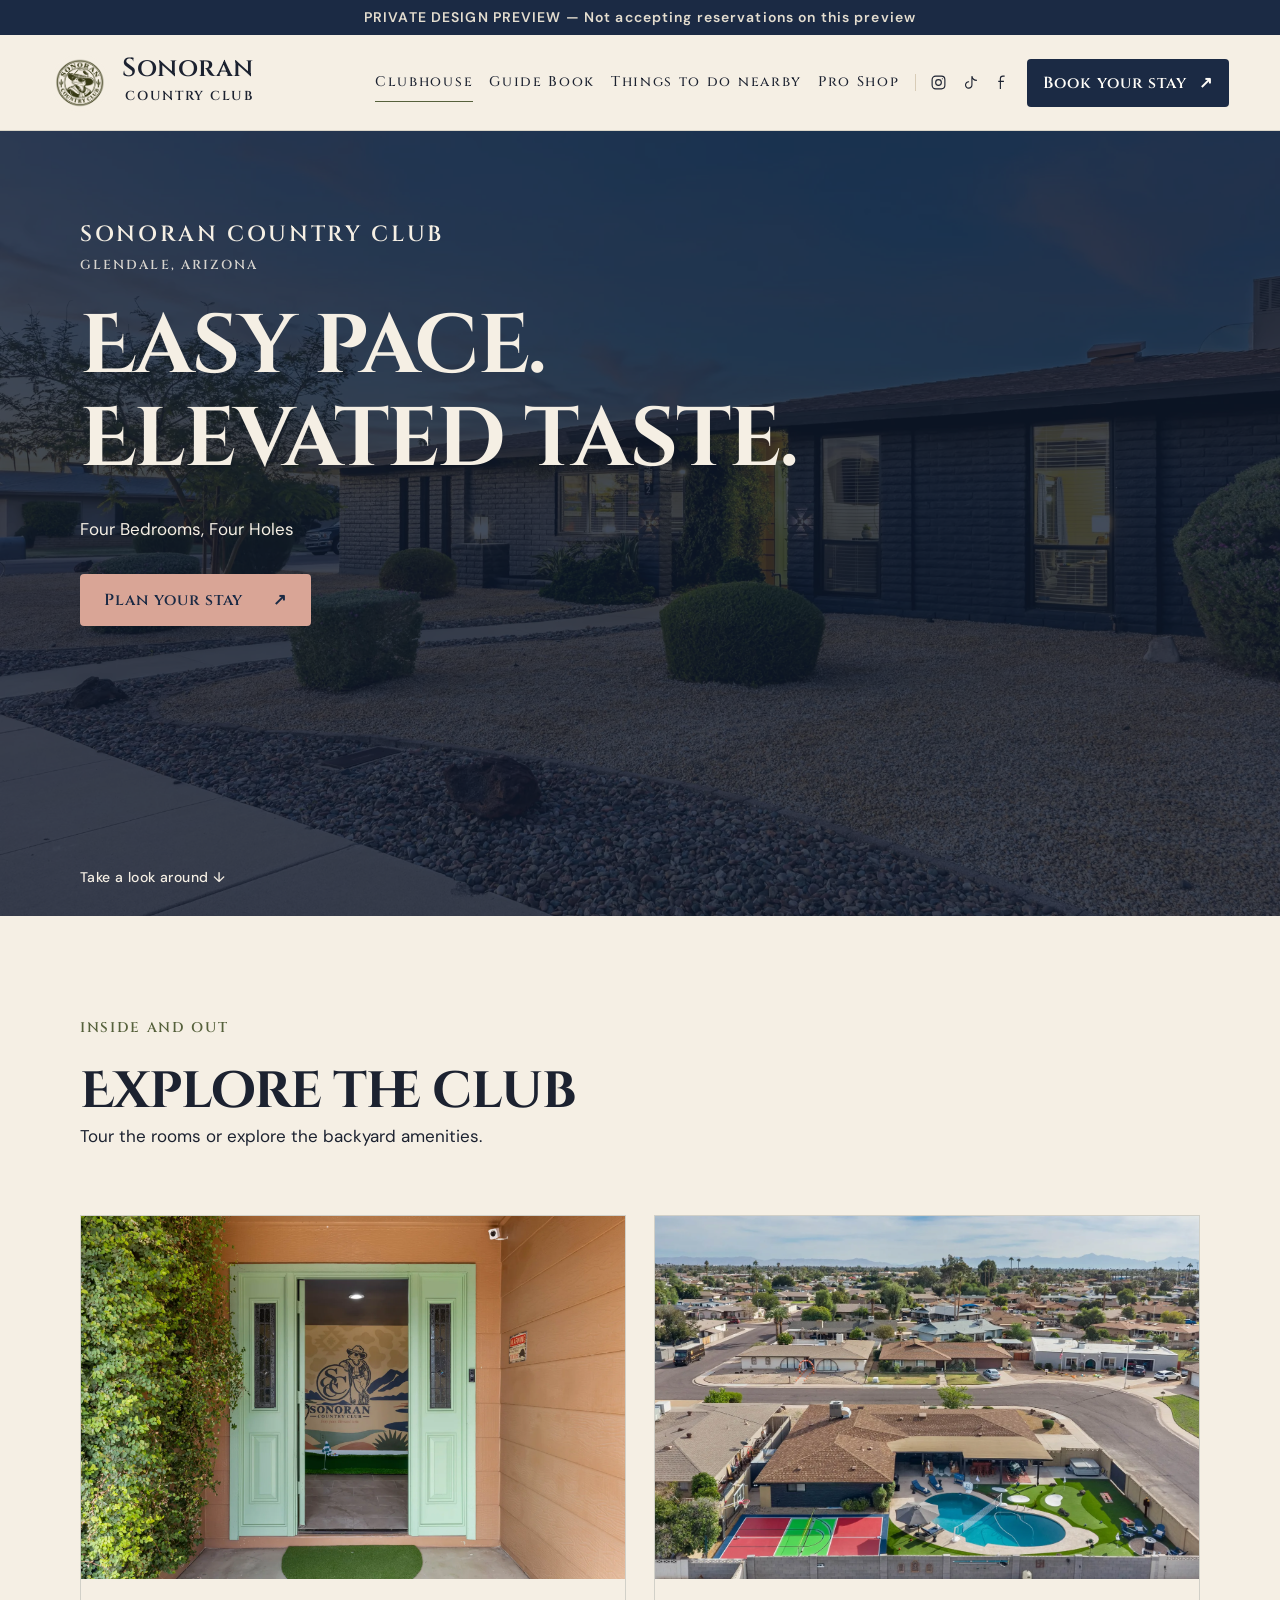
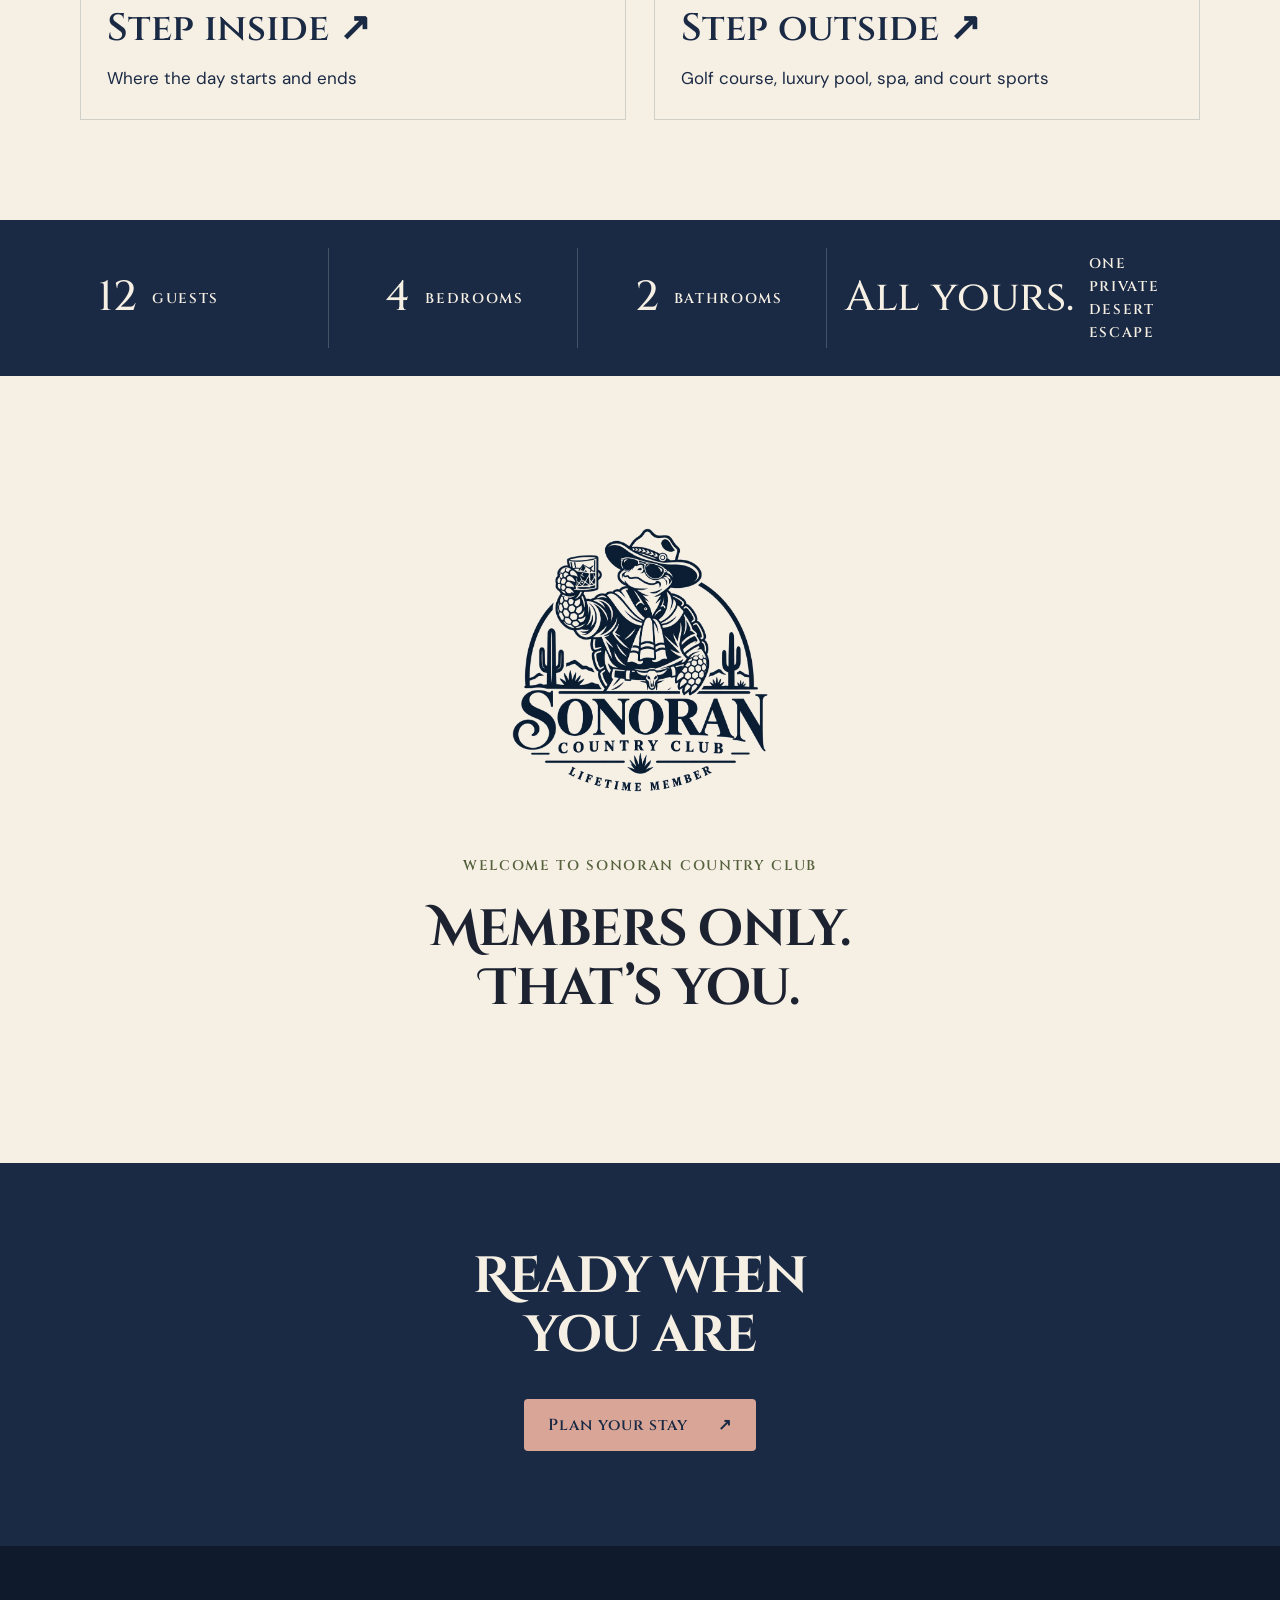
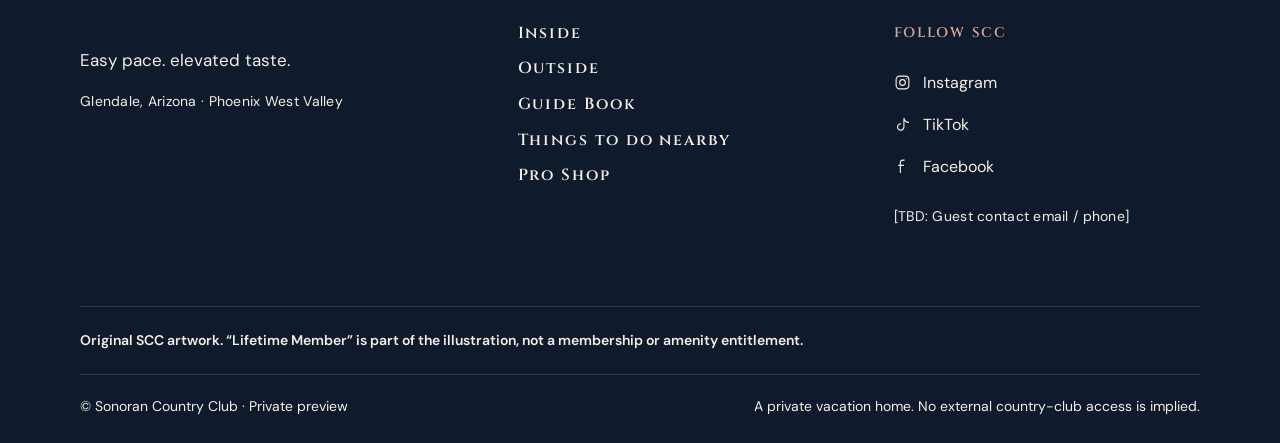
==== commit 75e33b8d: "Footer: trim nav to five links" ====
--- a/index.html
+++ b/index.html
@@ -1,3 +1,3 @@
 <!DOCTYPE html>
 
-<html lang="en"><head><meta charset="utf-8"/><meta content="width=device-width,initial-scale=1" name="viewport"/><meta content="noindex,nofollow,noarchive" name="robots"/><meta content="#172d38" name="theme-color"/><title>Your private Glendale home | Sonoran Country Club</title><meta content="A private Glendale vacation home for up to 12 guests, with four bedrooms, two baths, a heated pool, hot tub, four-hole mini golf and pickleball." name="description"/><link href="https://www.sonorancountryclub.com/" rel="canonical"/><meta content="website" property="og:type"/><meta content="A private desert clubhouse | Sonoran Country Club" property="og:title"/><meta content="A private Glendale vacation home for up to 12 guests, with four bedrooms, two baths, a heated pool, hot tub, four-hole mini golf and pickleball." property="og:description"/><meta content="https://www.sonorancountryclub.com/" property="og:url"/><meta content="https://www.sonorancountryclub.com/assets/photos/fire-pit/twilight-fire-pit-adirondack-pool-patio.webp" property="og:image"/><meta content="Lit round fire pit surrounded by blue Adirondack chairs with pink-patterned pillows, with the pool, Bogey putting flag, string-lit patio and hot tub beyond." property="og:image:alt"/><meta content="summary_large_image" name="twitter:card"/><link href="/assets/tokens.css?v=20261108b" rel="stylesheet"/><link href="/assets/style.css?v=20261108b" rel="stylesheet"/><script type="application/ld+json">{"@context": "https://schema.org", "@type": ["VacationRental", "LodgingBusiness"], "@id": "https://www.sonorancountryclub.com/#property", "name": "Sonoran Country Club", "url": "https://www.sonorancountryclub.com/", "description": "Welcome to Sonoran Country Club, your private backyard clubhouse in Glendale. Play a round on The Fore at Sonoran, our four-hole mini golf course with breaks and sand traps. Cool off in the heated pool, challenge the crew to pickleball, then catch the game on the covered patio at \"Bogey's Oasis.\" After sunset, grab a seat by the fire pit or settle into the 6 person hot tub.", "image": "https://www.sonorancountryclub.com/assets/photos/exterior/aerial-backyard-pool-putting-greens-court.webp", "address": {"@type": "PostalAddress", "addressLocality": "Glendale"}, "checkinTime": "16:00", "checkoutTime": "10:00", "petsAllowed": false, "containsPlace": {"@type": "Accommodation", "additionalType": "Entire home", "numberOfBedrooms": 4, "numberOfBathroomsTotal": 2, "occupancy": {"@type": "QuantitativeValue", "value": 12}}, "sameAs": ["https://www.instagram.com/sonorancountryclub/", "https://www.tiktok.com/@sonorancc"]}</script><script defer="" src="/assets/site.js"></script><link href="/assets/brand/favicon.png" rel="icon" type="image/png"/><link href="/assets/readability.css?v=20261108b" rel="stylesheet"/><link href="/assets/chooser.css?v=20261108b" rel="stylesheet"/><style>.page-home .hero .hero-place{display:block!important;margin-bottom:26px}.page-home .hero .hero-place .hero-club{display:block!important;font-size:22px!important;letter-spacing:.12em;line-height:1.3!important}.page-home .hero .hero-place .hero-city{display:block!important;font-size:13px!important;letter-spacing:.16em;line-height:1.5!important;margin-top:6px;opacity:.85}@media(max-width:600px){.page-home .hero{height:auto!important;min-height:0!important}.page-home .hero-content{padding-top:56px!important;padding-bottom:96px!important}.page-home .hero .hero-place .hero-club{font-size:19px!important}.page-home .hero .hero-place .hero-city{font-size:12px!important}}.page-home .intro.section{grid-template-columns:1fr!important;justify-items:center;text-align:center}.page-home .intro.section .welcome-badge{margin-left:auto;margin-right:auto}</style></head><body class="page-home"><a class="skip" href="#main">Skip to content</a><div class="preview-bar">PRIVATE DESIGN PREVIEW <span>— Not accepting reservations on this preview</span></div><header class="site-header"><a aria-label="Sonoran Country Club home" class="brand-lockup" href="/"><img alt="Sonoran Country Club original seal" class="header-monogram" height="58" src="/assets/brand/seal-web.webp" width="63"/><span class="wordmark">Sonoran<span>COUNTRY CLUB</span></span></a><button aria-controls="main-nav" aria-expanded="false" class="menu-toggle">Menu <span aria-hidden="true">☰</span></button><nav aria-label="Main navigation" id="main-nav"><a aria-current="page" href="/">Clubhouse</a><a href="/guide/">Guide Book</a><a href="/nearby/">Things to do nearby</a><a href="/shop/">Pro Shop</a><div class="socials"><a aria-label="Sonoran Country Club on Instagram" href="https://www.instagram.com/sonorancountryclub/" rel="noopener noreferrer" target="_blank"><svg aria-hidden="true" viewbox="0 0 24 24"><rect height="18" rx="5" width="18" x="3" y="3"></rect><circle cx="12" cy="12" r="4"></circle><circle class="dot" cx="17.5" cy="6.7" r=".8"></circle></svg><span>Instagram</span></a><a aria-label="Sonoran Country Club on TikTok" href="https://www.tiktok.com/@sonorancc" rel="noopener noreferrer" target="_blank"><svg aria-hidden="true" viewbox="0 0 24 24"><path d="M14 3v12.5a4.5 4.5 0 1 1-4-4.47M14 3c.6 4 3 6 7 6"></path></svg><span>TikTok</span></a><a aria-label="Sonoran Country Club on Facebook" href="https://www.facebook.com/profile.php?id=61595750133913" rel="noopener noreferrer" target="_blank"><svg aria-hidden="true" viewbox="0 0 24 24"><path d="M15 3h-2.5A3.5 3.5 0 0 0 9 6.5V21M6 10.5h8"></path></svg><span>Facebook</span></a></div><a class="button small" href="/book/">Book your stay <span aria-hidden="true">↗</span></a></nav></header><main id="main"><section class="hero"><img alt="Navy-brick home with an illuminated entry, desert landscaping and a twilight sky." class="hero-image" decoding="async" fetchpriority="high" height="1333" loading="eager" src="/assets/photos/exterior/navy-brick-front-house-illuminated-entry-dusk.webp" width="2000"/><div class="hero-shade"></div><div class="hero-content"><p class="eyebrow hero-place"><span class="hero-club">SONORAN COUNTRY CLUB</span><span class="hero-city">GLENDALE, ARIZONA</span></p><h1>Easy pace.<br/>Elevated taste.</h1><p>Four Bedrooms, Four Holes</p><a class="button rose" href="/book/">Plan your stay <span aria-hidden="true">↗</span></a></div><div class="hero-bottom"><a href="#explore">Take a look around ↓</a></div></section><section aria-labelledby="explore-title" class="section chooser-section" id="explore"><div class="section-top"><div><p class="eyebrow">INSIDE AND OUT</p><h2 id="explore-title">Explore the club</h2><p>Tour the rooms or explore the backyard amenities.</p></div></div><div class="stay-chooser"><a class="stay-panel" href="/inside/"><img alt="Open mint-green front doors revealing the Sonoran Country Club mural and putting turf inside." decoding="async" height="1200" loading="lazy" src="/assets/photos/chooser/step-inside-front-door.webp" width="1800"/><div><h3>Step inside <span aria-hidden="true">↗</span></h3><p>Where the day starts and ends</p></div></a><a class="stay-panel" href="/outside/"><img alt="Aerial view of the backyard with the sport court, pool and putting course." decoding="async" height="1013" loading="lazy" src="/assets/photos/chooser/step-outside-aerial.webp" width="1800"/><div><h3>Step outside <span aria-hidden="true">↗</span></h3><p>Golf course, luxury pool, spa, and court sports</p></div></a></div></section><div class="stats"><div><b>12</b><span>GUESTS</span></div><div><b>4</b><span>BEDROOMS</span></div><div><b>2</b><span>BATHROOMS</span></div><div><b>All yours.</b><span>ONE PRIVATE DESERT ESCAPE</span></div></div><section class="intro section" id="clubhouse"><div><img alt="Original Sonoran Country Club Bogey badge with Lifetime Member artwork" class="welcome-badge" height="234" src="/assets/brand/lifetime-web.webp" width="240"/><p class="eyebrow">WELCOME TO SONORAN COUNTRY CLUB</p><h2>Members only.<br/>That’s you.</h2></div></section><section class="cta-band"><h2>Ready when<br/>you are</h2><a class="button rose" href="/book/">Plan your stay <span aria-hidden="true">↗</span></a></section></main><footer><div class="footer-main"><div><p class="footer-tagline">Easy pace. elevated taste.</p><p>Glendale, Arizona · Phoenix West Valley</p></div><div><span class="eyebrow">Explore the property</span><div class="footer-nav"><a href="/">Clubhouse</a><a href="/inside/">Inside</a><a href="/outside/">Outside</a><a href="/guide/">Guide Book</a><a href="/nearby/">Things to do nearby</a><a href="/shop/">Pro Shop</a><a href="/gallery/">Gallery</a><a href="/book/">Book your stay</a></div></div><div><span class="eyebrow">Follow SCC</span><div class="socials"><a aria-label="Sonoran Country Club on Instagram" href="https://www.instagram.com/sonorancountryclub/" rel="noopener noreferrer" target="_blank"><svg aria-hidden="true" viewbox="0 0 24 24"><rect height="18" rx="5" width="18" x="3" y="3"></rect><circle cx="12" cy="12" r="4"></circle><circle class="dot" cx="17.5" cy="6.7" r=".8"></circle></svg><span>Instagram</span></a><a aria-label="Sonoran Country Club on TikTok" href="https://www.tiktok.com/@sonorancc" rel="noopener noreferrer" target="_blank"><svg aria-hidden="true" viewbox="0 0 24 24"><path d="M14 3v12.5a4.5 4.5 0 1 1-4-4.47M14 3c.6 4 3 6 7 6"></path></svg><span>TikTok</span></a><a aria-label="Sonoran Country Club on Facebook" href="https://www.facebook.com/profile.php?id=61595750133913" rel="noopener noreferrer" target="_blank"><svg aria-hidden="true" viewbox="0 0 24 24"><path d="M15 3h-2.5A3.5 3.5 0 0 0 9 6.5V21M6 10.5h8"></path></svg><span>Facebook</span></a></div><p class="contact-placeholder">[TBD: Guest contact email / phone]</p></div></div><div class="brand-art-note">Original SCC artwork. “Lifetime Member” is part of the illustration, not a membership or amenity entitlement.</div><div class="footer-bottom"><span>© Sonoran Country Club · Private preview</span><span>A private vacation home. No external country-club access is implied.</span></div></footer></body></html>+<html lang="en"><head><meta charset="utf-8"/><meta content="width=device-width,initial-scale=1" name="viewport"/><meta content="noindex,nofollow,noarchive" name="robots"/><meta content="#172d38" name="theme-color"/><title>Your private Glendale home | Sonoran Country Club</title><meta content="A private Glendale vacation home for up to 12 guests, with four bedrooms, two baths, a heated pool, hot tub, four-hole mini golf and pickleball." name="description"/><link href="https://www.sonorancountryclub.com/" rel="canonical"/><meta content="website" property="og:type"/><meta content="A private desert clubhouse | Sonoran Country Club" property="og:title"/><meta content="A private Glendale vacation home for up to 12 guests, with four bedrooms, two baths, a heated pool, hot tub, four-hole mini golf and pickleball." property="og:description"/><meta content="https://www.sonorancountryclub.com/" property="og:url"/><meta content="https://www.sonorancountryclub.com/assets/photos/fire-pit/twilight-fire-pit-adirondack-pool-patio.webp" property="og:image"/><meta content="Lit round fire pit surrounded by blue Adirondack chairs with pink-patterned pillows, with the pool, Bogey putting flag, string-lit patio and hot tub beyond." property="og:image:alt"/><meta content="summary_large_image" name="twitter:card"/><link href="/assets/tokens.css?v=20261108b" rel="stylesheet"/><link href="/assets/style.css?v=20261108b" rel="stylesheet"/><script type="application/ld+json">{"@context": "https://schema.org", "@type": ["VacationRental", "LodgingBusiness"], "@id": "https://www.sonorancountryclub.com/#property", "name": "Sonoran Country Club", "url": "https://www.sonorancountryclub.com/", "description": "Welcome to Sonoran Country Club, your private backyard clubhouse in Glendale. Play a round on The Fore at Sonoran, our four-hole mini golf course with breaks and sand traps. Cool off in the heated pool, challenge the crew to pickleball, then catch the game on the covered patio at \"Bogey's Oasis.\" After sunset, grab a seat by the fire pit or settle into the 6 person hot tub.", "image": "https://www.sonorancountryclub.com/assets/photos/exterior/aerial-backyard-pool-putting-greens-court.webp", "address": {"@type": "PostalAddress", "addressLocality": "Glendale"}, "checkinTime": "16:00", "checkoutTime": "10:00", "petsAllowed": false, "containsPlace": {"@type": "Accommodation", "additionalType": "Entire home", "numberOfBedrooms": 4, "numberOfBathroomsTotal": 2, "occupancy": {"@type": "QuantitativeValue", "value": 12}}, "sameAs": ["https://www.instagram.com/sonorancountryclub/", "https://www.tiktok.com/@sonorancc"]}</script><script defer="" src="/assets/site.js"></script><link href="/assets/brand/favicon.png" rel="icon" type="image/png"/><link href="/assets/readability.css?v=20261108b" rel="stylesheet"/><link href="/assets/chooser.css?v=20261108b" rel="stylesheet"/><style>.page-home .hero .hero-place{display:block!important;margin-bottom:26px}.page-home .hero .hero-place .hero-club{display:block!important;font-size:22px!important;letter-spacing:.12em;line-height:1.3!important}.page-home .hero .hero-place .hero-city{display:block!important;font-size:13px!important;letter-spacing:.16em;line-height:1.5!important;margin-top:6px;opacity:.85}@media(max-width:600px){.page-home .hero{height:auto!important;min-height:0!important}.page-home .hero-content{padding-top:56px!important;padding-bottom:96px!important}.page-home .hero .hero-place .hero-club{font-size:19px!important}.page-home .hero .hero-place .hero-city{font-size:12px!important}}.page-home .intro.section{grid-template-columns:1fr!important;justify-items:center;text-align:center}.page-home .intro.section .welcome-badge{margin-left:auto;margin-right:auto}</style></head><body class="page-home"><a class="skip" href="#main">Skip to content</a><div class="preview-bar">PRIVATE DESIGN PREVIEW <span>— Not accepting reservations on this preview</span></div><header class="site-header"><a aria-label="Sonoran Country Club home" class="brand-lockup" href="/"><img alt="Sonoran Country Club original seal" class="header-monogram" height="58" src="/assets/brand/seal-web.webp" width="63"/><span class="wordmark">Sonoran<span>COUNTRY CLUB</span></span></a><button aria-controls="main-nav" aria-expanded="false" class="menu-toggle">Menu <span aria-hidden="true">☰</span></button><nav aria-label="Main navigation" id="main-nav"><a aria-current="page" href="/">Clubhouse</a><a href="/guide/">Guide Book</a><a href="/nearby/">Things to do nearby</a><a href="/shop/">Pro Shop</a><div class="socials"><a aria-label="Sonoran Country Club on Instagram" href="https://www.instagram.com/sonorancountryclub/" rel="noopener noreferrer" target="_blank"><svg aria-hidden="true" viewbox="0 0 24 24"><rect height="18" rx="5" width="18" x="3" y="3"></rect><circle cx="12" cy="12" r="4"></circle><circle class="dot" cx="17.5" cy="6.7" r=".8"></circle></svg><span>Instagram</span></a><a aria-label="Sonoran Country Club on TikTok" href="https://www.tiktok.com/@sonorancc" rel="noopener noreferrer" target="_blank"><svg aria-hidden="true" viewbox="0 0 24 24"><path d="M14 3v12.5a4.5 4.5 0 1 1-4-4.47M14 3c.6 4 3 6 7 6"></path></svg><span>TikTok</span></a><a aria-label="Sonoran Country Club on Facebook" href="https://www.facebook.com/profile.php?id=61595750133913" rel="noopener noreferrer" target="_blank"><svg aria-hidden="true" viewbox="0 0 24 24"><path d="M15 3h-2.5A3.5 3.5 0 0 0 9 6.5V21M6 10.5h8"></path></svg><span>Facebook</span></a></div><a class="button small" href="/book/">Book your stay <span aria-hidden="true">↗</span></a></nav></header><main id="main"><section class="hero"><img alt="Navy-brick home with an illuminated entry, desert landscaping and a twilight sky." class="hero-image" decoding="async" fetchpriority="high" height="1333" loading="eager" src="/assets/photos/exterior/navy-brick-front-house-illuminated-entry-dusk.webp" width="2000"/><div class="hero-shade"></div><div class="hero-content"><p class="eyebrow hero-place"><span class="hero-club">SONORAN COUNTRY CLUB</span><span class="hero-city">GLENDALE, ARIZONA</span></p><h1>Easy pace.<br/>Elevated taste.</h1><p>Four Bedrooms, Four Holes</p><a class="button rose" href="/book/">Plan your stay <span aria-hidden="true">↗</span></a></div><div class="hero-bottom"><a href="#explore">Take a look around ↓</a></div></section><section aria-labelledby="explore-title" class="section chooser-section" id="explore"><div class="section-top"><div><p class="eyebrow">INSIDE AND OUT</p><h2 id="explore-title">Explore the club</h2><p>Tour the rooms or explore the backyard amenities.</p></div></div><div class="stay-chooser"><a class="stay-panel" href="/inside/"><img alt="Open mint-green front doors revealing the Sonoran Country Club mural and putting turf inside." decoding="async" height="1200" loading="lazy" src="/assets/photos/chooser/step-inside-front-door.webp" width="1800"/><div><h3>Step inside <span aria-hidden="true">↗</span></h3><p>Where the day starts and ends</p></div></a><a class="stay-panel" href="/outside/"><img alt="Aerial view of the backyard with the sport court, pool and putting course." decoding="async" height="1013" loading="lazy" src="/assets/photos/chooser/step-outside-aerial.webp" width="1800"/><div><h3>Step outside <span aria-hidden="true">↗</span></h3><p>Golf course, luxury pool, spa, and court sports</p></div></a></div></section><div class="stats"><div><b>12</b><span>GUESTS</span></div><div><b>4</b><span>BEDROOMS</span></div><div><b>2</b><span>BATHROOMS</span></div><div><b>All yours.</b><span>ONE PRIVATE DESERT ESCAPE</span></div></div><section class="intro section" id="clubhouse"><div><img alt="Original Sonoran Country Club Bogey badge with Lifetime Member artwork" class="welcome-badge" height="234" src="/assets/brand/lifetime-web.webp" width="240"/><p class="eyebrow">WELCOME TO SONORAN COUNTRY CLUB</p><h2>Members only.<br/>That’s you.</h2></div></section><section class="cta-band"><h2>Ready when<br/>you are</h2><a class="button rose" href="/book/">Plan your stay <span aria-hidden="true">↗</span></a></section></main><footer><div class="footer-main"><div><p class="footer-tagline">Easy pace. elevated taste.</p><p>Glendale, Arizona · Phoenix West Valley</p></div><div><div class="footer-nav"><a href="/inside/">Inside</a><a href="/outside/">Outside</a><a href="/guide/">Guide Book</a><a href="/nearby/">Things to do nearby</a><a href="/shop/">Pro Shop</a></div></div><div><span class="eyebrow">Follow SCC</span><div class="socials"><a aria-label="Sonoran Country Club on Instagram" href="https://www.instagram.com/sonorancountryclub/" rel="noopener noreferrer" target="_blank"><svg aria-hidden="true" viewbox="0 0 24 24"><rect height="18" rx="5" width="18" x="3" y="3"></rect><circle cx="12" cy="12" r="4"></circle><circle class="dot" cx="17.5" cy="6.7" r=".8"></circle></svg><span>Instagram</span></a><a aria-label="Sonoran Country Club on TikTok" href="https://www.tiktok.com/@sonorancc" rel="noopener noreferrer" target="_blank"><svg aria-hidden="true" viewbox="0 0 24 24"><path d="M14 3v12.5a4.5 4.5 0 1 1-4-4.47M14 3c.6 4 3 6 7 6"></path></svg><span>TikTok</span></a><a aria-label="Sonoran Country Club on Facebook" href="https://www.facebook.com/profile.php?id=61595750133913" rel="noopener noreferrer" target="_blank"><svg aria-hidden="true" viewbox="0 0 24 24"><path d="M15 3h-2.5A3.5 3.5 0 0 0 9 6.5V21M6 10.5h8"></path></svg><span>Facebook</span></a></div><p class="contact-placeholder">[TBD: Guest contact email / phone]</p></div></div><div class="brand-art-note">Original SCC artwork. “Lifetime Member” is part of the illustration, not a membership or amenity entitlement.</div><div class="footer-bottom"><span>© Sonoran Country Club · Private preview</span><span>A private vacation home. No external country-club access is implied.</span></div></footer></body></html>
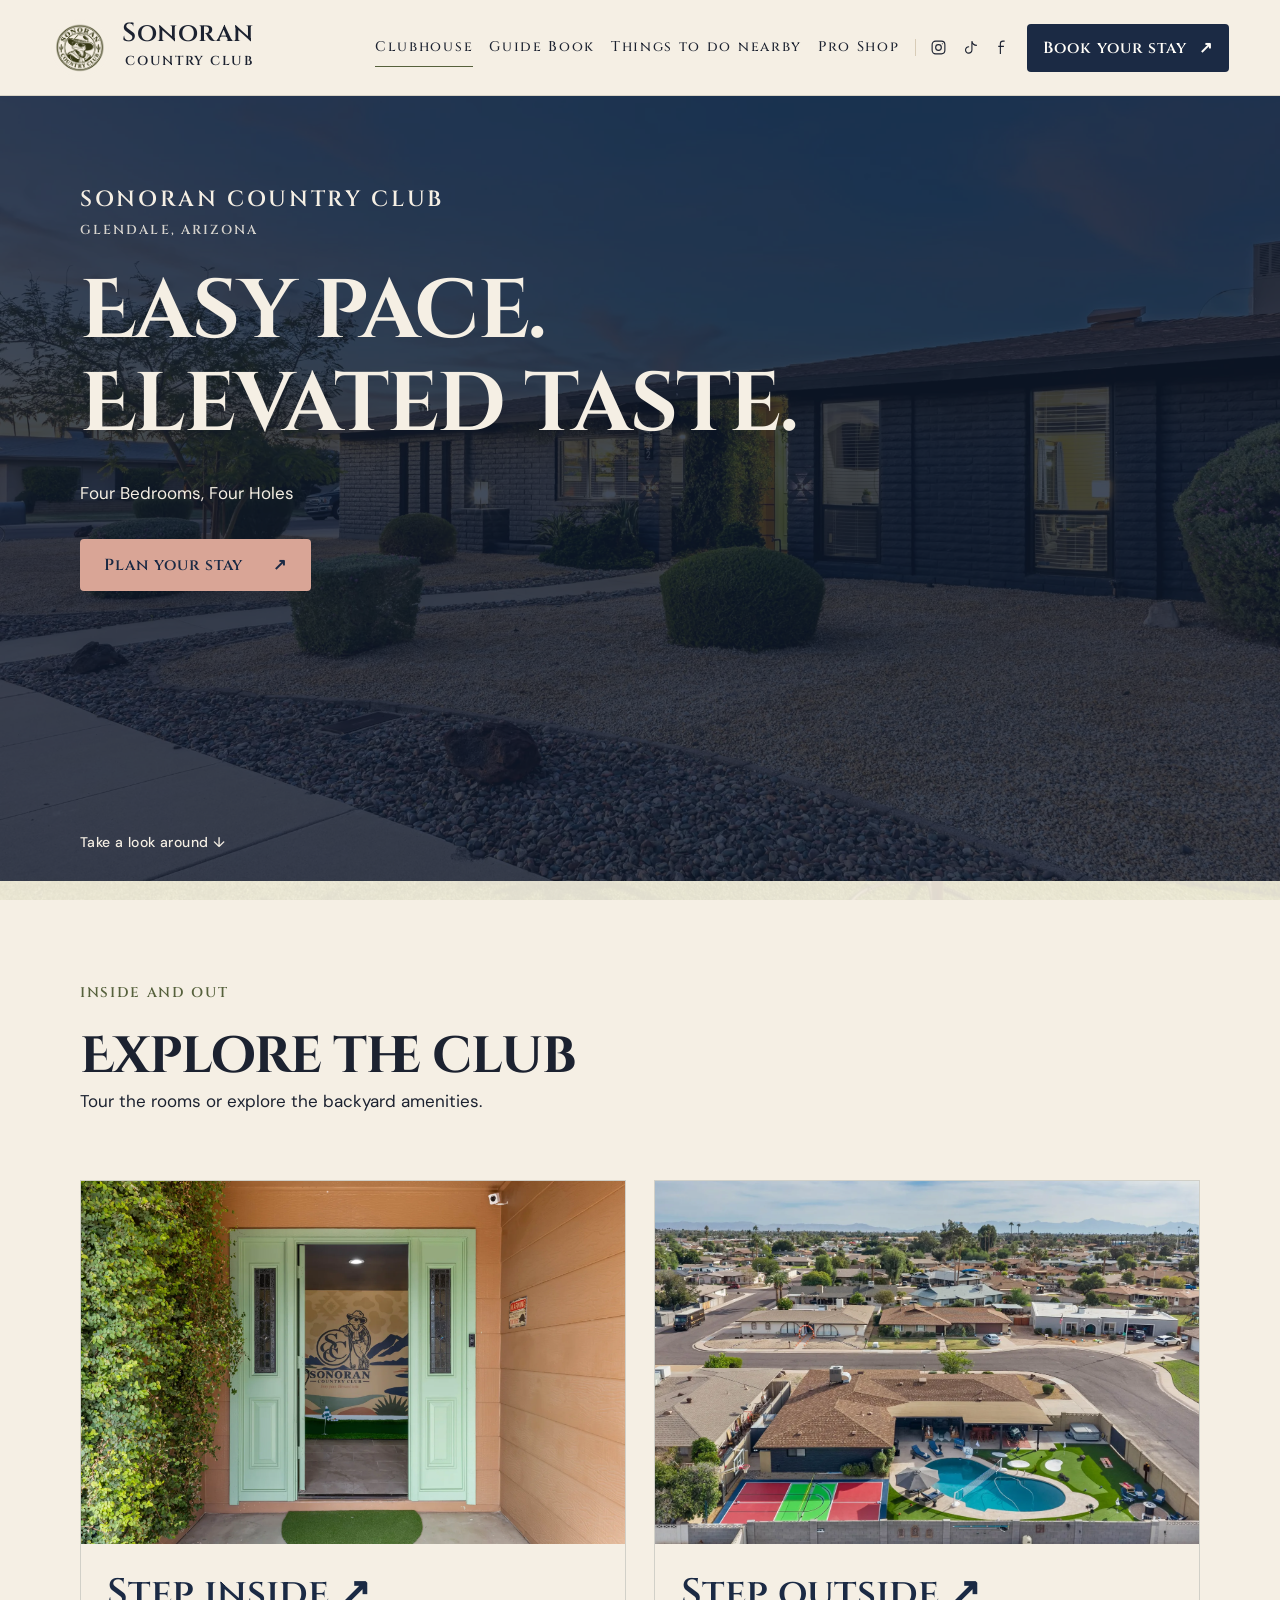
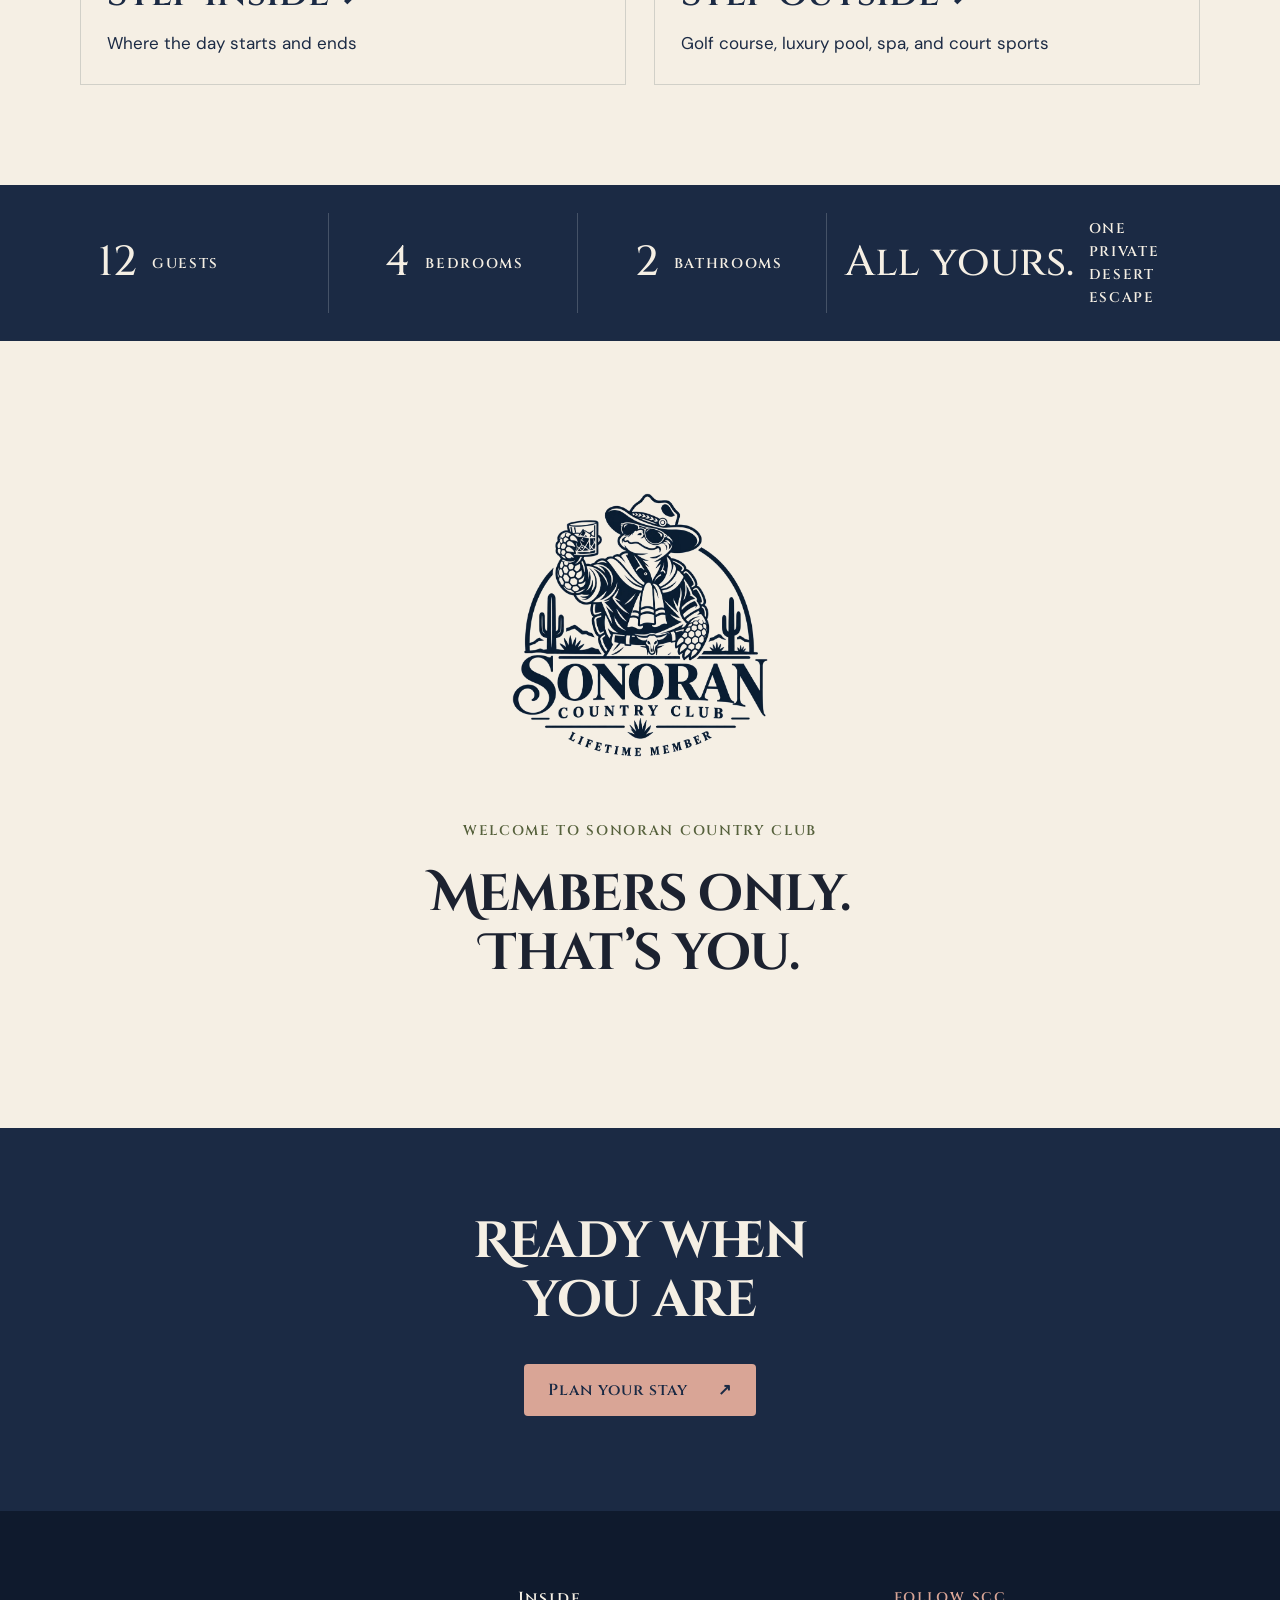
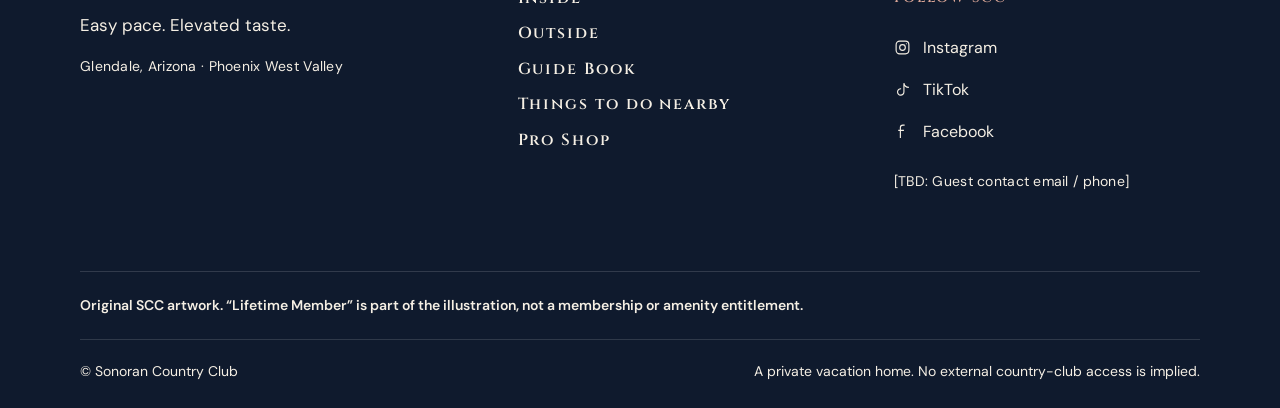
==== commit 33178375: "Book page: show live widget, remove preview notices, fix tagline" ====
--- a/index.html
+++ b/index.html
@@ -1,3 +1,3 @@
 <!DOCTYPE html>
 
-<html lang="en"><head><meta charset="utf-8"/><meta content="width=device-width,initial-scale=1" name="viewport"/><meta content="noindex,nofollow,noarchive" name="robots"/><meta content="#172d38" name="theme-color"/><title>Your private Glendale home | Sonoran Country Club</title><meta content="A private Glendale vacation home for up to 12 guests, with four bedrooms, two baths, a heated pool, hot tub, four-hole mini golf and pickleball." name="description"/><link href="https://www.sonorancountryclub.com/" rel="canonical"/><meta content="website" property="og:type"/><meta content="A private desert clubhouse | Sonoran Country Club" property="og:title"/><meta content="A private Glendale vacation home for up to 12 guests, with four bedrooms, two baths, a heated pool, hot tub, four-hole mini golf and pickleball." property="og:description"/><meta content="https://www.sonorancountryclub.com/" property="og:url"/><meta content="https://www.sonorancountryclub.com/assets/photos/fire-pit/twilight-fire-pit-adirondack-pool-patio.webp" property="og:image"/><meta content="Lit round fire pit surrounded by blue Adirondack chairs with pink-patterned pillows, with the pool, Bogey putting flag, string-lit patio and hot tub beyond." property="og:image:alt"/><meta content="summary_large_image" name="twitter:card"/><link href="/assets/tokens.css?v=20261108b" rel="stylesheet"/><link href="/assets/style.css?v=20261108b" rel="stylesheet"/><script type="application/ld+json">{"@context": "https://schema.org", "@type": ["VacationRental", "LodgingBusiness"], "@id": "https://www.sonorancountryclub.com/#property", "name": "Sonoran Country Club", "url": "https://www.sonorancountryclub.com/", "description": "Welcome to Sonoran Country Club, your private backyard clubhouse in Glendale. Play a round on The Fore at Sonoran, our four-hole mini golf course with breaks and sand traps. Cool off in the heated pool, challenge the crew to pickleball, then catch the game on the covered patio at \"Bogey's Oasis.\" After sunset, grab a seat by the fire pit or settle into the 6 person hot tub.", "image": "https://www.sonorancountryclub.com/assets/photos/exterior/aerial-backyard-pool-putting-greens-court.webp", "address": {"@type": "PostalAddress", "addressLocality": "Glendale"}, "checkinTime": "16:00", "checkoutTime": "10:00", "petsAllowed": false, "containsPlace": {"@type": "Accommodation", "additionalType": "Entire home", "numberOfBedrooms": 4, "numberOfBathroomsTotal": 2, "occupancy": {"@type": "QuantitativeValue", "value": 12}}, "sameAs": ["https://www.instagram.com/sonorancountryclub/", "https://www.tiktok.com/@sonorancc"]}</script><script defer="" src="/assets/site.js"></script><link href="/assets/brand/favicon.png" rel="icon" type="image/png"/><link href="/assets/readability.css?v=20261108b" rel="stylesheet"/><link href="/assets/chooser.css?v=20261108b" rel="stylesheet"/><style>.page-home .hero .hero-place{display:block!important;margin-bottom:26px}.page-home .hero .hero-place .hero-club{display:block!important;font-size:22px!important;letter-spacing:.12em;line-height:1.3!important}.page-home .hero .hero-place .hero-city{display:block!important;font-size:13px!important;letter-spacing:.16em;line-height:1.5!important;margin-top:6px;opacity:.85}@media(max-width:600px){.page-home .hero{height:auto!important;min-height:0!important}.page-home .hero-content{padding-top:56px!important;padding-bottom:96px!important}.page-home .hero .hero-place .hero-club{font-size:19px!important}.page-home .hero .hero-place .hero-city{font-size:12px!important}}.page-home .intro.section{grid-template-columns:1fr!important;justify-items:center;text-align:center}.page-home .intro.section .welcome-badge{margin-left:auto;margin-right:auto}</style></head><body class="page-home"><a class="skip" href="#main">Skip to content</a><div class="preview-bar">PRIVATE DESIGN PREVIEW <span>— Not accepting reservations on this preview</span></div><header class="site-header"><a aria-label="Sonoran Country Club home" class="brand-lockup" href="/"><img alt="Sonoran Country Club original seal" class="header-monogram" height="58" src="/assets/brand/seal-web.webp" width="63"/><span class="wordmark">Sonoran<span>COUNTRY CLUB</span></span></a><button aria-controls="main-nav" aria-expanded="false" class="menu-toggle">Menu <span aria-hidden="true">☰</span></button><nav aria-label="Main navigation" id="main-nav"><a aria-current="page" href="/">Clubhouse</a><a href="/guide/">Guide Book</a><a href="/nearby/">Things to do nearby</a><a href="/shop/">Pro Shop</a><div class="socials"><a aria-label="Sonoran Country Club on Instagram" href="https://www.instagram.com/sonorancountryclub/" rel="noopener noreferrer" target="_blank"><svg aria-hidden="true" viewbox="0 0 24 24"><rect height="18" rx="5" width="18" x="3" y="3"></rect><circle cx="12" cy="12" r="4"></circle><circle class="dot" cx="17.5" cy="6.7" r=".8"></circle></svg><span>Instagram</span></a><a aria-label="Sonoran Country Club on TikTok" href="https://www.tiktok.com/@sonorancc" rel="noopener noreferrer" target="_blank"><svg aria-hidden="true" viewbox="0 0 24 24"><path d="M14 3v12.5a4.5 4.5 0 1 1-4-4.47M14 3c.6 4 3 6 7 6"></path></svg><span>TikTok</span></a><a aria-label="Sonoran Country Club on Facebook" href="https://www.facebook.com/profile.php?id=61595750133913" rel="noopener noreferrer" target="_blank"><svg aria-hidden="true" viewbox="0 0 24 24"><path d="M15 3h-2.5A3.5 3.5 0 0 0 9 6.5V21M6 10.5h8"></path></svg><span>Facebook</span></a></div><a class="button small" href="/book/">Book your stay <span aria-hidden="true">↗</span></a></nav></header><main id="main"><section class="hero"><img alt="Navy-brick home with an illuminated entry, desert landscaping and a twilight sky." class="hero-image" decoding="async" fetchpriority="high" height="1333" loading="eager" src="/assets/photos/exterior/navy-brick-front-house-illuminated-entry-dusk.webp" width="2000"/><div class="hero-shade"></div><div class="hero-content"><p class="eyebrow hero-place"><span class="hero-club">SONORAN COUNTRY CLUB</span><span class="hero-city">GLENDALE, ARIZONA</span></p><h1>Easy pace.<br/>Elevated taste.</h1><p>Four Bedrooms, Four Holes</p><a class="button rose" href="/book/">Plan your stay <span aria-hidden="true">↗</span></a></div><div class="hero-bottom"><a href="#explore">Take a look around ↓</a></div></section><section aria-labelledby="explore-title" class="section chooser-section" id="explore"><div class="section-top"><div><p class="eyebrow">INSIDE AND OUT</p><h2 id="explore-title">Explore the club</h2><p>Tour the rooms or explore the backyard amenities.</p></div></div><div class="stay-chooser"><a class="stay-panel" href="/inside/"><img alt="Open mint-green front doors revealing the Sonoran Country Club mural and putting turf inside." decoding="async" height="1200" loading="lazy" src="/assets/photos/chooser/step-inside-front-door.webp" width="1800"/><div><h3>Step inside <span aria-hidden="true">↗</span></h3><p>Where the day starts and ends</p></div></a><a class="stay-panel" href="/outside/"><img alt="Aerial view of the backyard with the sport court, pool and putting course." decoding="async" height="1013" loading="lazy" src="/assets/photos/chooser/step-outside-aerial.webp" width="1800"/><div><h3>Step outside <span aria-hidden="true">↗</span></h3><p>Golf course, luxury pool, spa, and court sports</p></div></a></div></section><div class="stats"><div><b>12</b><span>GUESTS</span></div><div><b>4</b><span>BEDROOMS</span></div><div><b>2</b><span>BATHROOMS</span></div><div><b>All yours.</b><span>ONE PRIVATE DESERT ESCAPE</span></div></div><section class="intro section" id="clubhouse"><div><img alt="Original Sonoran Country Club Bogey badge with Lifetime Member artwork" class="welcome-badge" height="234" src="/assets/brand/lifetime-web.webp" width="240"/><p class="eyebrow">WELCOME TO SONORAN COUNTRY CLUB</p><h2>Members only.<br/>That’s you.</h2></div></section><section class="cta-band"><h2>Ready when<br/>you are</h2><a class="button rose" href="/book/">Plan your stay <span aria-hidden="true">↗</span></a></section></main><footer><div class="footer-main"><div><p class="footer-tagline">Easy pace. elevated taste.</p><p>Glendale, Arizona · Phoenix West Valley</p></div><div><div class="footer-nav"><a href="/inside/">Inside</a><a href="/outside/">Outside</a><a href="/guide/">Guide Book</a><a href="/nearby/">Things to do nearby</a><a href="/shop/">Pro Shop</a></div></div><div><span class="eyebrow">Follow SCC</span><div class="socials"><a aria-label="Sonoran Country Club on Instagram" href="https://www.instagram.com/sonorancountryclub/" rel="noopener noreferrer" target="_blank"><svg aria-hidden="true" viewbox="0 0 24 24"><rect height="18" rx="5" width="18" x="3" y="3"></rect><circle cx="12" cy="12" r="4"></circle><circle class="dot" cx="17.5" cy="6.7" r=".8"></circle></svg><span>Instagram</span></a><a aria-label="Sonoran Country Club on TikTok" href="https://www.tiktok.com/@sonorancc" rel="noopener noreferrer" target="_blank"><svg aria-hidden="true" viewbox="0 0 24 24"><path d="M14 3v12.5a4.5 4.5 0 1 1-4-4.47M14 3c.6 4 3 6 7 6"></path></svg><span>TikTok</span></a><a aria-label="Sonoran Country Club on Facebook" href="https://www.facebook.com/profile.php?id=61595750133913" rel="noopener noreferrer" target="_blank"><svg aria-hidden="true" viewbox="0 0 24 24"><path d="M15 3h-2.5A3.5 3.5 0 0 0 9 6.5V21M6 10.5h8"></path></svg><span>Facebook</span></a></div><p class="contact-placeholder">[TBD: Guest contact email / phone]</p></div></div><div class="brand-art-note">Original SCC artwork. “Lifetime Member” is part of the illustration, not a membership or amenity entitlement.</div><div class="footer-bottom"><span>© Sonoran Country Club · Private preview</span><span>A private vacation home. No external country-club access is implied.</span></div></footer></body></html>+<html lang="en"><head><meta charset="utf-8"/><meta content="width=device-width,initial-scale=1" name="viewport"/><meta content="noindex,nofollow,noarchive" name="robots"/><meta content="#172d38" name="theme-color"/><title>Your private Glendale home | Sonoran Country Club</title><meta content="A private Glendale vacation home for up to 12 guests, with four bedrooms, two baths, a heated pool, hot tub, four-hole mini golf and pickleball." name="description"/><link href="https://www.sonorancountryclub.com/" rel="canonical"/><meta content="website" property="og:type"/><meta content="A private desert clubhouse | Sonoran Country Club" property="og:title"/><meta content="A private Glendale vacation home for up to 12 guests, with four bedrooms, two baths, a heated pool, hot tub, four-hole mini golf and pickleball." property="og:description"/><meta content="https://www.sonorancountryclub.com/" property="og:url"/><meta content="https://www.sonorancountryclub.com/assets/photos/fire-pit/twilight-fire-pit-adirondack-pool-patio.webp" property="og:image"/><meta content="Lit round fire pit surrounded by blue Adirondack chairs with pink-patterned pillows, with the pool, Bogey putting flag, string-lit patio and hot tub beyond." property="og:image:alt"/><meta content="summary_large_image" name="twitter:card"/><link href="/assets/tokens.css?v=20261108b" rel="stylesheet"/><link href="/assets/style.css?v=20261108b" rel="stylesheet"/><script type="application/ld+json">{"@context": "https://schema.org", "@type": ["VacationRental", "LodgingBusiness"], "@id": "https://www.sonorancountryclub.com/#property", "name": "Sonoran Country Club", "url": "https://www.sonorancountryclub.com/", "description": "Welcome to Sonoran Country Club, your private backyard clubhouse in Glendale. Play a round on The Fore at Sonoran, our four-hole mini golf course with breaks and sand traps. Cool off in the heated pool, challenge the crew to pickleball, then catch the game on the covered patio at \"Bogey's Oasis.\" After sunset, grab a seat by the fire pit or settle into the 6 person hot tub.", "image": "https://www.sonorancountryclub.com/assets/photos/exterior/aerial-backyard-pool-putting-greens-court.webp", "address": {"@type": "PostalAddress", "addressLocality": "Glendale"}, "checkinTime": "16:00", "checkoutTime": "10:00", "petsAllowed": false, "containsPlace": {"@type": "Accommodation", "additionalType": "Entire home", "numberOfBedrooms": 4, "numberOfBathroomsTotal": 2, "occupancy": {"@type": "QuantitativeValue", "value": 12}}, "sameAs": ["https://www.instagram.com/sonorancountryclub/", "https://www.tiktok.com/@sonorancc"]}</script><script defer="" src="/assets/site.js"></script><link href="/assets/brand/favicon.png" rel="icon" type="image/png"/><link href="/assets/readability.css?v=20261108b" rel="stylesheet"/><link href="/assets/chooser.css?v=20261108b" rel="stylesheet"/><style>.page-home .hero .hero-place{display:block!important;margin-bottom:26px}.page-home .hero .hero-place .hero-club{display:block!important;font-size:22px!important;letter-spacing:.12em;line-height:1.3!important}.page-home .hero .hero-place .hero-city{display:block!important;font-size:13px!important;letter-spacing:.16em;line-height:1.5!important;margin-top:6px;opacity:.85}@media(max-width:600px){.page-home .hero{height:auto!important;min-height:0!important}.page-home .hero-content{padding-top:56px!important;padding-bottom:96px!important}.page-home .hero .hero-place .hero-club{font-size:19px!important}.page-home .hero .hero-place .hero-city{font-size:12px!important}}.page-home .intro.section{grid-template-columns:1fr!important;justify-items:center;text-align:center}.page-home .intro.section .welcome-badge{margin-left:auto;margin-right:auto}</style></head><body class="page-home"><a class="skip" href="#main">Skip to content</a><header class="site-header"><a aria-label="Sonoran Country Club home" class="brand-lockup" href="/"><img alt="Sonoran Country Club original seal" class="header-monogram" height="58" src="/assets/brand/seal-web.webp" width="63"/><span class="wordmark">Sonoran<span>COUNTRY CLUB</span></span></a><button aria-controls="main-nav" aria-expanded="false" class="menu-toggle">Menu <span aria-hidden="true">☰</span></button><nav aria-label="Main navigation" id="main-nav"><a aria-current="page" href="/">Clubhouse</a><a href="/guide/">Guide Book</a><a href="/nearby/">Things to do nearby</a><a href="/shop/">Pro Shop</a><div class="socials"><a aria-label="Sonoran Country Club on Instagram" href="https://www.instagram.com/sonorancountryclub/" rel="noopener noreferrer" target="_blank"><svg aria-hidden="true" viewbox="0 0 24 24"><rect height="18" rx="5" width="18" x="3" y="3"></rect><circle cx="12" cy="12" r="4"></circle><circle class="dot" cx="17.5" cy="6.7" r=".8"></circle></svg><span>Instagram</span></a><a aria-label="Sonoran Country Club on TikTok" href="https://www.tiktok.com/@sonorancc" rel="noopener noreferrer" target="_blank"><svg aria-hidden="true" viewbox="0 0 24 24"><path d="M14 3v12.5a4.5 4.5 0 1 1-4-4.47M14 3c.6 4 3 6 7 6"></path></svg><span>TikTok</span></a><a aria-label="Sonoran Country Club on Facebook" href="https://www.facebook.com/profile.php?id=61595750133913" rel="noopener noreferrer" target="_blank"><svg aria-hidden="true" viewbox="0 0 24 24"><path d="M15 3h-2.5A3.5 3.5 0 0 0 9 6.5V21M6 10.5h8"></path></svg><span>Facebook</span></a></div><a class="button small" href="/book/">Book your stay <span aria-hidden="true">↗</span></a></nav></header><main id="main"><section class="hero"><img alt="Navy-brick home with an illuminated entry, desert landscaping and a twilight sky." class="hero-image" decoding="async" fetchpriority="high" height="1333" loading="eager" src="/assets/photos/exterior/navy-brick-front-house-illuminated-entry-dusk.webp" width="2000"/><div class="hero-shade"></div><div class="hero-content"><p class="eyebrow hero-place"><span class="hero-club">SONORAN COUNTRY CLUB</span><span class="hero-city">GLENDALE, ARIZONA</span></p><h1>Easy pace.<br/>Elevated taste.</h1><p>Four Bedrooms, Four Holes</p><a class="button rose" href="/book/">Plan your stay <span aria-hidden="true">↗</span></a></div><div class="hero-bottom"><a href="#explore">Take a look around ↓</a></div></section><section aria-labelledby="explore-title" class="section chooser-section" id="explore"><div class="section-top"><div><p class="eyebrow">INSIDE AND OUT</p><h2 id="explore-title">Explore the club</h2><p>Tour the rooms or explore the backyard amenities.</p></div></div><div class="stay-chooser"><a class="stay-panel" href="/inside/"><img alt="Open mint-green front doors revealing the Sonoran Country Club mural and putting turf inside." decoding="async" height="1200" loading="lazy" src="/assets/photos/chooser/step-inside-front-door.webp" width="1800"/><div><h3>Step inside <span aria-hidden="true">↗</span></h3><p>Where the day starts and ends</p></div></a><a class="stay-panel" href="/outside/"><img alt="Aerial view of the backyard with the sport court, pool and putting course." decoding="async" height="1013" loading="lazy" src="/assets/photos/chooser/step-outside-aerial.webp" width="1800"/><div><h3>Step outside <span aria-hidden="true">↗</span></h3><p>Golf course, luxury pool, spa, and court sports</p></div></a></div></section><div class="stats"><div><b>12</b><span>GUESTS</span></div><div><b>4</b><span>BEDROOMS</span></div><div><b>2</b><span>BATHROOMS</span></div><div><b>All yours.</b><span>ONE PRIVATE DESERT ESCAPE</span></div></div><section class="intro section" id="clubhouse"><div><img alt="Original Sonoran Country Club Bogey badge with Lifetime Member artwork" class="welcome-badge" height="234" src="/assets/brand/lifetime-web.webp" width="240"/><p class="eyebrow">WELCOME TO SONORAN COUNTRY CLUB</p><h2>Members only.<br/>That’s you.</h2></div></section><section class="cta-band"><h2>Ready when<br/>you are</h2><a class="button rose" href="/book/">Plan your stay <span aria-hidden="true">↗</span></a></section></main><footer><div class="footer-main"><div><p class="footer-tagline">Easy pace. Elevated taste.</p><p>Glendale, Arizona · Phoenix West Valley</p></div><div><div class="footer-nav"><a href="/inside/">Inside</a><a href="/outside/">Outside</a><a href="/guide/">Guide Book</a><a href="/nearby/">Things to do nearby</a><a href="/shop/">Pro Shop</a></div></div><div><span class="eyebrow">Follow SCC</span><div class="socials"><a aria-label="Sonoran Country Club on Instagram" href="https://www.instagram.com/sonorancountryclub/" rel="noopener noreferrer" target="_blank"><svg aria-hidden="true" viewbox="0 0 24 24"><rect height="18" rx="5" width="18" x="3" y="3"></rect><circle cx="12" cy="12" r="4"></circle><circle class="dot" cx="17.5" cy="6.7" r=".8"></circle></svg><span>Instagram</span></a><a aria-label="Sonoran Country Club on TikTok" href="https://www.tiktok.com/@sonorancc" rel="noopener noreferrer" target="_blank"><svg aria-hidden="true" viewbox="0 0 24 24"><path d="M14 3v12.5a4.5 4.5 0 1 1-4-4.47M14 3c.6 4 3 6 7 6"></path></svg><span>TikTok</span></a><a aria-label="Sonoran Country Club on Facebook" href="https://www.facebook.com/profile.php?id=61595750133913" rel="noopener noreferrer" target="_blank"><svg aria-hidden="true" viewbox="0 0 24 24"><path d="M15 3h-2.5A3.5 3.5 0 0 0 9 6.5V21M6 10.5h8"></path></svg><span>Facebook</span></a></div><p class="contact-placeholder">[TBD: Guest contact email / phone]</p></div></div><div class="brand-art-note">Original SCC artwork. “Lifetime Member” is part of the illustration, not a membership or amenity entitlement.</div><div class="footer-bottom"><span>© Sonoran Country Club</span><span>A private vacation home. No external country-club access is implied.</span></div></footer></body></html>
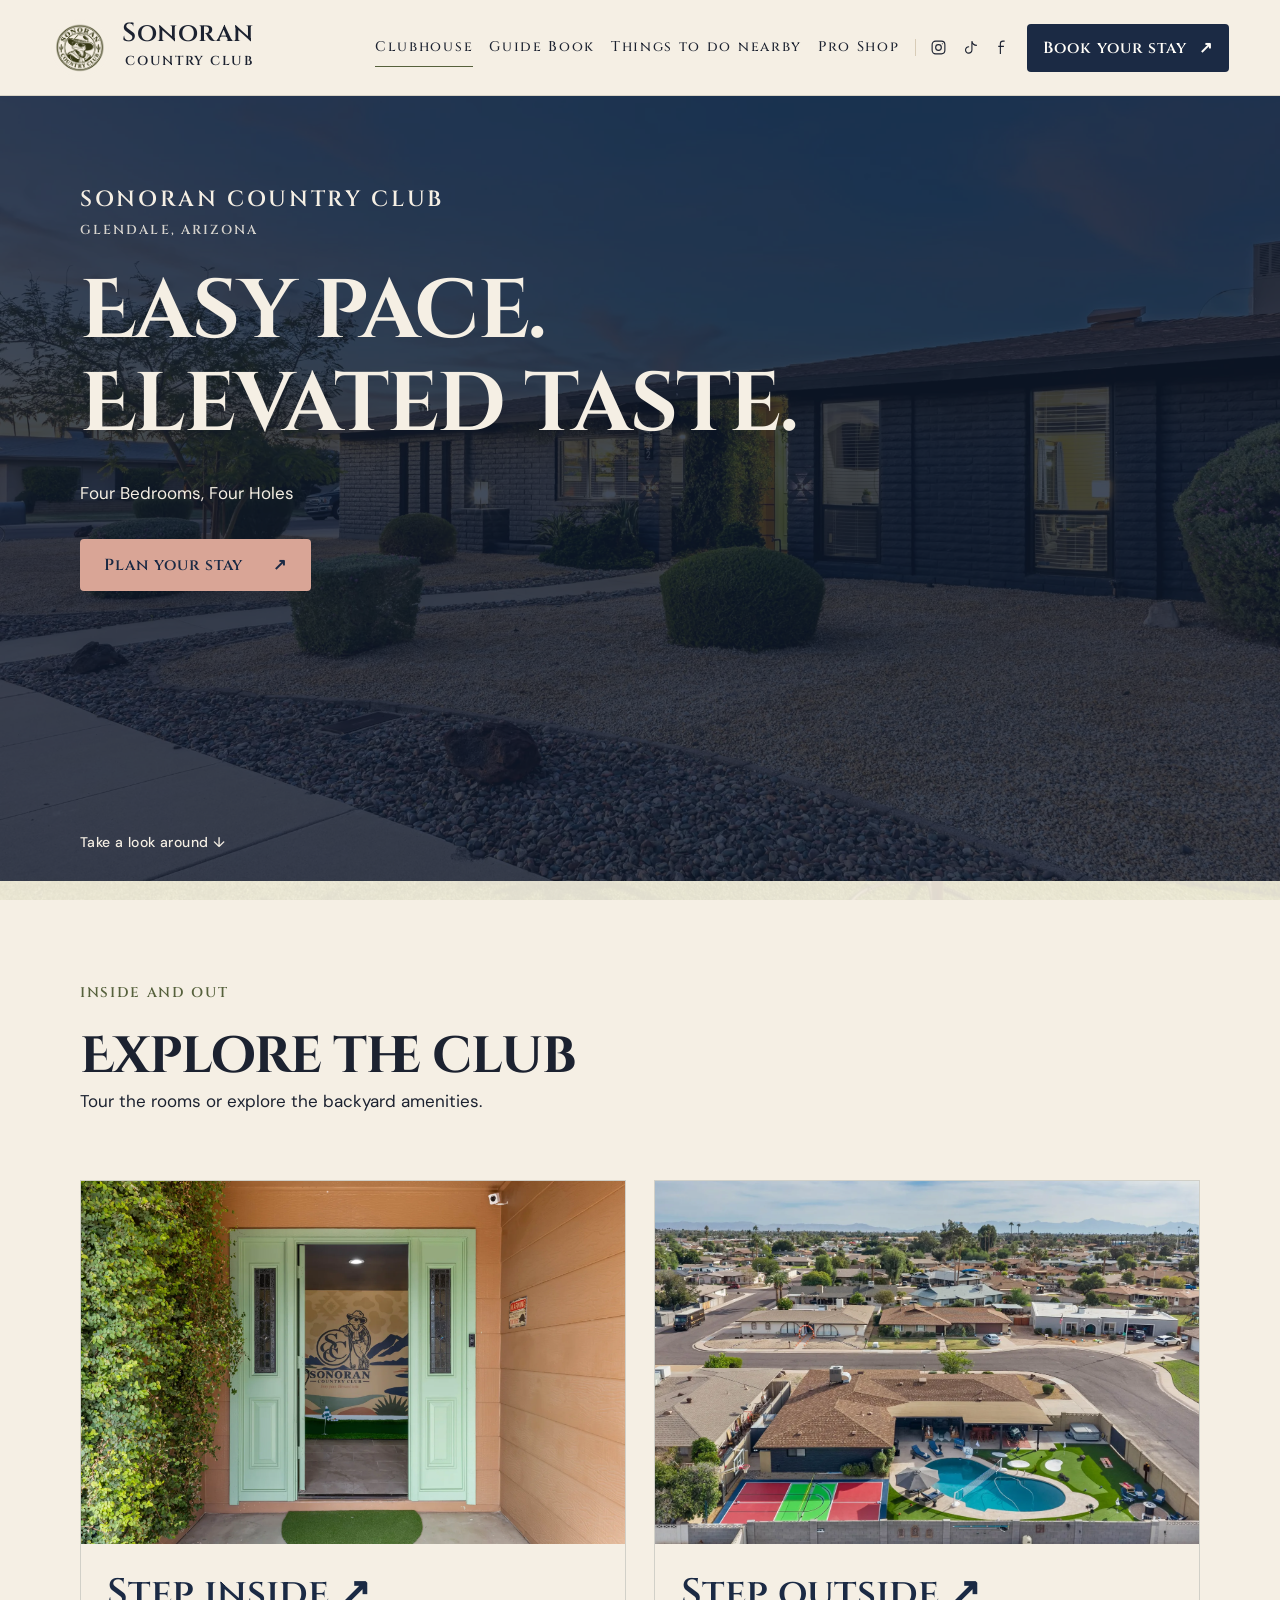
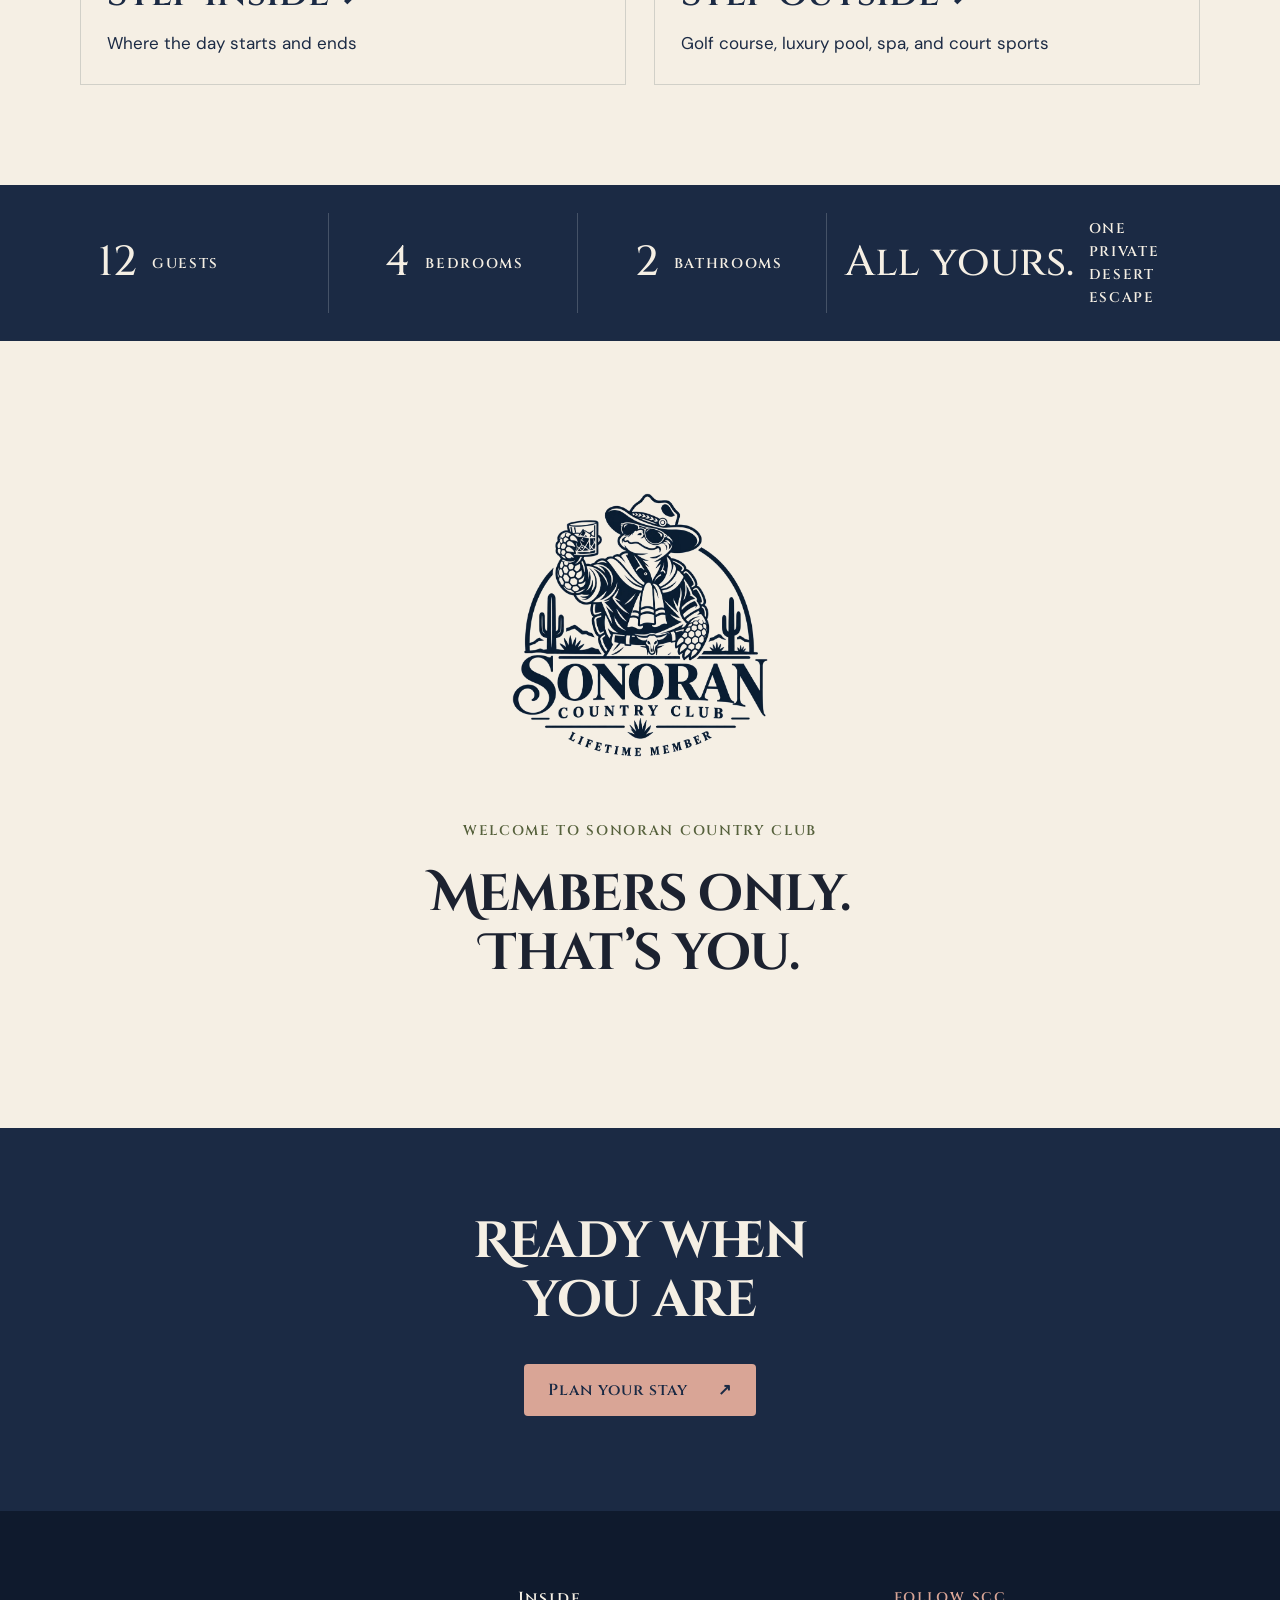
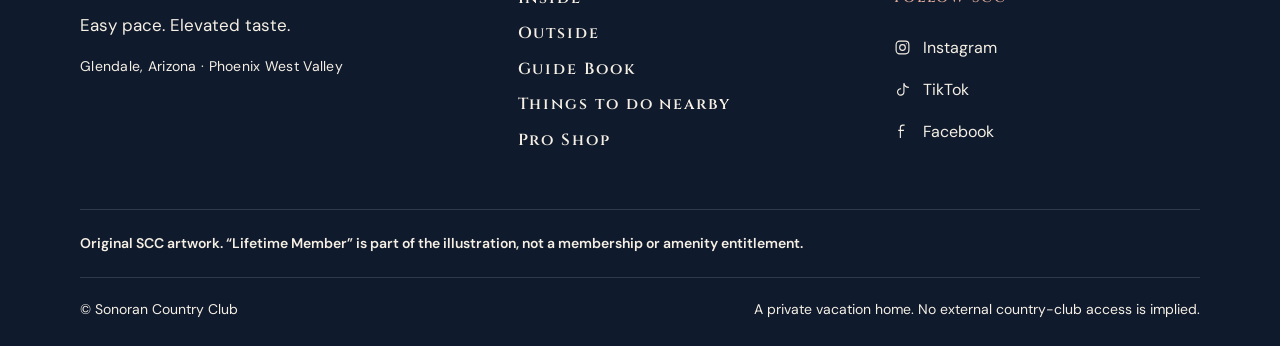
==== commit e7f4e2d5: "Remove guest contact placeholder from footers" ====
--- a/index.html
+++ b/index.html
@@ -1,3 +1,3 @@
 <!DOCTYPE html>
 
-<html lang="en"><head><meta charset="utf-8"/><meta content="width=device-width,initial-scale=1" name="viewport"/><meta content="noindex,nofollow,noarchive" name="robots"/><meta content="#172d38" name="theme-color"/><title>Your private Glendale home | Sonoran Country Club</title><meta content="A private Glendale vacation home for up to 12 guests, with four bedrooms, two baths, a heated pool, hot tub, four-hole mini golf and pickleball." name="description"/><link href="https://www.sonorancountryclub.com/" rel="canonical"/><meta content="website" property="og:type"/><meta content="A private desert clubhouse | Sonoran Country Club" property="og:title"/><meta content="A private Glendale vacation home for up to 12 guests, with four bedrooms, two baths, a heated pool, hot tub, four-hole mini golf and pickleball." property="og:description"/><meta content="https://www.sonorancountryclub.com/" property="og:url"/><meta content="https://www.sonorancountryclub.com/assets/photos/fire-pit/twilight-fire-pit-adirondack-pool-patio.webp" property="og:image"/><meta content="Lit round fire pit surrounded by blue Adirondack chairs with pink-patterned pillows, with the pool, Bogey putting flag, string-lit patio and hot tub beyond." property="og:image:alt"/><meta content="summary_large_image" name="twitter:card"/><link href="/assets/tokens.css?v=20261108b" rel="stylesheet"/><link href="/assets/style.css?v=20261108b" rel="stylesheet"/><script type="application/ld+json">{"@context": "https://schema.org", "@type": ["VacationRental", "LodgingBusiness"], "@id": "https://www.sonorancountryclub.com/#property", "name": "Sonoran Country Club", "url": "https://www.sonorancountryclub.com/", "description": "Welcome to Sonoran Country Club, your private backyard clubhouse in Glendale. Play a round on The Fore at Sonoran, our four-hole mini golf course with breaks and sand traps. Cool off in the heated pool, challenge the crew to pickleball, then catch the game on the covered patio at \"Bogey's Oasis.\" After sunset, grab a seat by the fire pit or settle into the 6 person hot tub.", "image": "https://www.sonorancountryclub.com/assets/photos/exterior/aerial-backyard-pool-putting-greens-court.webp", "address": {"@type": "PostalAddress", "addressLocality": "Glendale"}, "checkinTime": "16:00", "checkoutTime": "10:00", "petsAllowed": false, "containsPlace": {"@type": "Accommodation", "additionalType": "Entire home", "numberOfBedrooms": 4, "numberOfBathroomsTotal": 2, "occupancy": {"@type": "QuantitativeValue", "value": 12}}, "sameAs": ["https://www.instagram.com/sonorancountryclub/", "https://www.tiktok.com/@sonorancc"]}</script><script defer="" src="/assets/site.js"></script><link href="/assets/brand/favicon.png" rel="icon" type="image/png"/><link href="/assets/readability.css?v=20261108b" rel="stylesheet"/><link href="/assets/chooser.css?v=20261108b" rel="stylesheet"/><style>.page-home .hero .hero-place{display:block!important;margin-bottom:26px}.page-home .hero .hero-place .hero-club{display:block!important;font-size:22px!important;letter-spacing:.12em;line-height:1.3!important}.page-home .hero .hero-place .hero-city{display:block!important;font-size:13px!important;letter-spacing:.16em;line-height:1.5!important;margin-top:6px;opacity:.85}@media(max-width:600px){.page-home .hero{height:auto!important;min-height:0!important}.page-home .hero-content{padding-top:56px!important;padding-bottom:96px!important}.page-home .hero .hero-place .hero-club{font-size:19px!important}.page-home .hero .hero-place .hero-city{font-size:12px!important}}.page-home .intro.section{grid-template-columns:1fr!important;justify-items:center;text-align:center}.page-home .intro.section .welcome-badge{margin-left:auto;margin-right:auto}</style></head><body class="page-home"><a class="skip" href="#main">Skip to content</a><header class="site-header"><a aria-label="Sonoran Country Club home" class="brand-lockup" href="/"><img alt="Sonoran Country Club original seal" class="header-monogram" height="58" src="/assets/brand/seal-web.webp" width="63"/><span class="wordmark">Sonoran<span>COUNTRY CLUB</span></span></a><button aria-controls="main-nav" aria-expanded="false" class="menu-toggle">Menu <span aria-hidden="true">☰</span></button><nav aria-label="Main navigation" id="main-nav"><a aria-current="page" href="/">Clubhouse</a><a href="/guide/">Guide Book</a><a href="/nearby/">Things to do nearby</a><a href="/shop/">Pro Shop</a><div class="socials"><a aria-label="Sonoran Country Club on Instagram" href="https://www.instagram.com/sonorancountryclub/" rel="noopener noreferrer" target="_blank"><svg aria-hidden="true" viewbox="0 0 24 24"><rect height="18" rx="5" width="18" x="3" y="3"></rect><circle cx="12" cy="12" r="4"></circle><circle class="dot" cx="17.5" cy="6.7" r=".8"></circle></svg><span>Instagram</span></a><a aria-label="Sonoran Country Club on TikTok" href="https://www.tiktok.com/@sonorancc" rel="noopener noreferrer" target="_blank"><svg aria-hidden="true" viewbox="0 0 24 24"><path d="M14 3v12.5a4.5 4.5 0 1 1-4-4.47M14 3c.6 4 3 6 7 6"></path></svg><span>TikTok</span></a><a aria-label="Sonoran Country Club on Facebook" href="https://www.facebook.com/profile.php?id=61595750133913" rel="noopener noreferrer" target="_blank"><svg aria-hidden="true" viewbox="0 0 24 24"><path d="M15 3h-2.5A3.5 3.5 0 0 0 9 6.5V21M6 10.5h8"></path></svg><span>Facebook</span></a></div><a class="button small" href="/book/">Book your stay <span aria-hidden="true">↗</span></a></nav></header><main id="main"><section class="hero"><img alt="Navy-brick home with an illuminated entry, desert landscaping and a twilight sky." class="hero-image" decoding="async" fetchpriority="high" height="1333" loading="eager" src="/assets/photos/exterior/navy-brick-front-house-illuminated-entry-dusk.webp" width="2000"/><div class="hero-shade"></div><div class="hero-content"><p class="eyebrow hero-place"><span class="hero-club">SONORAN COUNTRY CLUB</span><span class="hero-city">GLENDALE, ARIZONA</span></p><h1>Easy pace.<br/>Elevated taste.</h1><p>Four Bedrooms, Four Holes</p><a class="button rose" href="/book/">Plan your stay <span aria-hidden="true">↗</span></a></div><div class="hero-bottom"><a href="#explore">Take a look around ↓</a></div></section><section aria-labelledby="explore-title" class="section chooser-section" id="explore"><div class="section-top"><div><p class="eyebrow">INSIDE AND OUT</p><h2 id="explore-title">Explore the club</h2><p>Tour the rooms or explore the backyard amenities.</p></div></div><div class="stay-chooser"><a class="stay-panel" href="/inside/"><img alt="Open mint-green front doors revealing the Sonoran Country Club mural and putting turf inside." decoding="async" height="1200" loading="lazy" src="/assets/photos/chooser/step-inside-front-door.webp" width="1800"/><div><h3>Step inside <span aria-hidden="true">↗</span></h3><p>Where the day starts and ends</p></div></a><a class="stay-panel" href="/outside/"><img alt="Aerial view of the backyard with the sport court, pool and putting course." decoding="async" height="1013" loading="lazy" src="/assets/photos/chooser/step-outside-aerial.webp" width="1800"/><div><h3>Step outside <span aria-hidden="true">↗</span></h3><p>Golf course, luxury pool, spa, and court sports</p></div></a></div></section><div class="stats"><div><b>12</b><span>GUESTS</span></div><div><b>4</b><span>BEDROOMS</span></div><div><b>2</b><span>BATHROOMS</span></div><div><b>All yours.</b><span>ONE PRIVATE DESERT ESCAPE</span></div></div><section class="intro section" id="clubhouse"><div><img alt="Original Sonoran Country Club Bogey badge with Lifetime Member artwork" class="welcome-badge" height="234" src="/assets/brand/lifetime-web.webp" width="240"/><p class="eyebrow">WELCOME TO SONORAN COUNTRY CLUB</p><h2>Members only.<br/>That’s you.</h2></div></section><section class="cta-band"><h2>Ready when<br/>you are</h2><a class="button rose" href="/book/">Plan your stay <span aria-hidden="true">↗</span></a></section></main><footer><div class="footer-main"><div><p class="footer-tagline">Easy pace. Elevated taste.</p><p>Glendale, Arizona · Phoenix West Valley</p></div><div><div class="footer-nav"><a href="/inside/">Inside</a><a href="/outside/">Outside</a><a href="/guide/">Guide Book</a><a href="/nearby/">Things to do nearby</a><a href="/shop/">Pro Shop</a></div></div><div><span class="eyebrow">Follow SCC</span><div class="socials"><a aria-label="Sonoran Country Club on Instagram" href="https://www.instagram.com/sonorancountryclub/" rel="noopener noreferrer" target="_blank"><svg aria-hidden="true" viewbox="0 0 24 24"><rect height="18" rx="5" width="18" x="3" y="3"></rect><circle cx="12" cy="12" r="4"></circle><circle class="dot" cx="17.5" cy="6.7" r=".8"></circle></svg><span>Instagram</span></a><a aria-label="Sonoran Country Club on TikTok" href="https://www.tiktok.com/@sonorancc" rel="noopener noreferrer" target="_blank"><svg aria-hidden="true" viewbox="0 0 24 24"><path d="M14 3v12.5a4.5 4.5 0 1 1-4-4.47M14 3c.6 4 3 6 7 6"></path></svg><span>TikTok</span></a><a aria-label="Sonoran Country Club on Facebook" href="https://www.facebook.com/profile.php?id=61595750133913" rel="noopener noreferrer" target="_blank"><svg aria-hidden="true" viewbox="0 0 24 24"><path d="M15 3h-2.5A3.5 3.5 0 0 0 9 6.5V21M6 10.5h8"></path></svg><span>Facebook</span></a></div><p class="contact-placeholder">[TBD: Guest contact email / phone]</p></div></div><div class="brand-art-note">Original SCC artwork. “Lifetime Member” is part of the illustration, not a membership or amenity entitlement.</div><div class="footer-bottom"><span>© Sonoran Country Club</span><span>A private vacation home. No external country-club access is implied.</span></div></footer></body></html>+<html lang="en"><head><meta charset="utf-8"/><meta content="width=device-width,initial-scale=1" name="viewport"/><meta content="noindex,nofollow,noarchive" name="robots"/><meta content="#172d38" name="theme-color"/><title>Your private Glendale home | Sonoran Country Club</title><meta content="A private Glendale vacation home for up to 12 guests, with four bedrooms, two baths, a heated pool, hot tub, four-hole mini golf and pickleball." name="description"/><link href="https://www.sonorancountryclub.com/" rel="canonical"/><meta content="website" property="og:type"/><meta content="A private desert clubhouse | Sonoran Country Club" property="og:title"/><meta content="A private Glendale vacation home for up to 12 guests, with four bedrooms, two baths, a heated pool, hot tub, four-hole mini golf and pickleball." property="og:description"/><meta content="https://www.sonorancountryclub.com/" property="og:url"/><meta content="https://www.sonorancountryclub.com/assets/photos/fire-pit/twilight-fire-pit-adirondack-pool-patio.webp" property="og:image"/><meta content="Lit round fire pit surrounded by blue Adirondack chairs with pink-patterned pillows, with the pool, Bogey putting flag, string-lit patio and hot tub beyond." property="og:image:alt"/><meta content="summary_large_image" name="twitter:card"/><link href="/assets/tokens.css?v=20261108b" rel="stylesheet"/><link href="/assets/style.css?v=20261108b" rel="stylesheet"/><script type="application/ld+json">{"@context": "https://schema.org", "@type": ["VacationRental", "LodgingBusiness"], "@id": "https://www.sonorancountryclub.com/#property", "name": "Sonoran Country Club", "url": "https://www.sonorancountryclub.com/", "description": "Welcome to Sonoran Country Club, your private backyard clubhouse in Glendale. Play a round on The Fore at Sonoran, our four-hole mini golf course with breaks and sand traps. Cool off in the heated pool, challenge the crew to pickleball, then catch the game on the covered patio at \"Bogey's Oasis.\" After sunset, grab a seat by the fire pit or settle into the 6 person hot tub.", "image": "https://www.sonorancountryclub.com/assets/photos/exterior/aerial-backyard-pool-putting-greens-court.webp", "address": {"@type": "PostalAddress", "addressLocality": "Glendale"}, "checkinTime": "16:00", "checkoutTime": "10:00", "petsAllowed": false, "containsPlace": {"@type": "Accommodation", "additionalType": "Entire home", "numberOfBedrooms": 4, "numberOfBathroomsTotal": 2, "occupancy": {"@type": "QuantitativeValue", "value": 12}}, "sameAs": ["https://www.instagram.com/sonorancountryclub/", "https://www.tiktok.com/@sonorancc"]}</script><script defer="" src="/assets/site.js"></script><link href="/assets/brand/favicon.png" rel="icon" type="image/png"/><link href="/assets/readability.css?v=20261108b" rel="stylesheet"/><link href="/assets/chooser.css?v=20261108b" rel="stylesheet"/><style>.page-home .hero .hero-place{display:block!important;margin-bottom:26px}.page-home .hero .hero-place .hero-club{display:block!important;font-size:22px!important;letter-spacing:.12em;line-height:1.3!important}.page-home .hero .hero-place .hero-city{display:block!important;font-size:13px!important;letter-spacing:.16em;line-height:1.5!important;margin-top:6px;opacity:.85}@media(max-width:600px){.page-home .hero{height:auto!important;min-height:0!important}.page-home .hero-content{padding-top:56px!important;padding-bottom:96px!important}.page-home .hero .hero-place .hero-club{font-size:19px!important}.page-home .hero .hero-place .hero-city{font-size:12px!important}}.page-home .intro.section{grid-template-columns:1fr!important;justify-items:center;text-align:center}.page-home .intro.section .welcome-badge{margin-left:auto;margin-right:auto}</style></head><body class="page-home"><a class="skip" href="#main">Skip to content</a><header class="site-header"><a aria-label="Sonoran Country Club home" class="brand-lockup" href="/"><img alt="Sonoran Country Club original seal" class="header-monogram" height="58" src="/assets/brand/seal-web.webp" width="63"/><span class="wordmark">Sonoran<span>COUNTRY CLUB</span></span></a><button aria-controls="main-nav" aria-expanded="false" class="menu-toggle">Menu <span aria-hidden="true">☰</span></button><nav aria-label="Main navigation" id="main-nav"><a aria-current="page" href="/">Clubhouse</a><a href="/guide/">Guide Book</a><a href="/nearby/">Things to do nearby</a><a href="/shop/">Pro Shop</a><div class="socials"><a aria-label="Sonoran Country Club on Instagram" href="https://www.instagram.com/sonorancountryclub/" rel="noopener noreferrer" target="_blank"><svg aria-hidden="true" viewbox="0 0 24 24"><rect height="18" rx="5" width="18" x="3" y="3"></rect><circle cx="12" cy="12" r="4"></circle><circle class="dot" cx="17.5" cy="6.7" r=".8"></circle></svg><span>Instagram</span></a><a aria-label="Sonoran Country Club on TikTok" href="https://www.tiktok.com/@sonorancc" rel="noopener noreferrer" target="_blank"><svg aria-hidden="true" viewbox="0 0 24 24"><path d="M14 3v12.5a4.5 4.5 0 1 1-4-4.47M14 3c.6 4 3 6 7 6"></path></svg><span>TikTok</span></a><a aria-label="Sonoran Country Club on Facebook" href="https://www.facebook.com/profile.php?id=61595750133913" rel="noopener noreferrer" target="_blank"><svg aria-hidden="true" viewbox="0 0 24 24"><path d="M15 3h-2.5A3.5 3.5 0 0 0 9 6.5V21M6 10.5h8"></path></svg><span>Facebook</span></a></div><a class="button small" href="/book/">Book your stay <span aria-hidden="true">↗</span></a></nav></header><main id="main"><section class="hero"><img alt="Navy-brick home with an illuminated entry, desert landscaping and a twilight sky." class="hero-image" decoding="async" fetchpriority="high" height="1333" loading="eager" src="/assets/photos/exterior/navy-brick-front-house-illuminated-entry-dusk.webp" width="2000"/><div class="hero-shade"></div><div class="hero-content"><p class="eyebrow hero-place"><span class="hero-club">SONORAN COUNTRY CLUB</span><span class="hero-city">GLENDALE, ARIZONA</span></p><h1>Easy pace.<br/>Elevated taste.</h1><p>Four Bedrooms, Four Holes</p><a class="button rose" href="/book/">Plan your stay <span aria-hidden="true">↗</span></a></div><div class="hero-bottom"><a href="#explore">Take a look around ↓</a></div></section><section aria-labelledby="explore-title" class="section chooser-section" id="explore"><div class="section-top"><div><p class="eyebrow">INSIDE AND OUT</p><h2 id="explore-title">Explore the club</h2><p>Tour the rooms or explore the backyard amenities.</p></div></div><div class="stay-chooser"><a class="stay-panel" href="/inside/"><img alt="Open mint-green front doors revealing the Sonoran Country Club mural and putting turf inside." decoding="async" height="1200" loading="lazy" src="/assets/photos/chooser/step-inside-front-door.webp" width="1800"/><div><h3>Step inside <span aria-hidden="true">↗</span></h3><p>Where the day starts and ends</p></div></a><a class="stay-panel" href="/outside/"><img alt="Aerial view of the backyard with the sport court, pool and putting course." decoding="async" height="1013" loading="lazy" src="/assets/photos/chooser/step-outside-aerial.webp" width="1800"/><div><h3>Step outside <span aria-hidden="true">↗</span></h3><p>Golf course, luxury pool, spa, and court sports</p></div></a></div></section><div class="stats"><div><b>12</b><span>GUESTS</span></div><div><b>4</b><span>BEDROOMS</span></div><div><b>2</b><span>BATHROOMS</span></div><div><b>All yours.</b><span>ONE PRIVATE DESERT ESCAPE</span></div></div><section class="intro section" id="clubhouse"><div><img alt="Original Sonoran Country Club Bogey badge with Lifetime Member artwork" class="welcome-badge" height="234" src="/assets/brand/lifetime-web.webp" width="240"/><p class="eyebrow">WELCOME TO SONORAN COUNTRY CLUB</p><h2>Members only.<br/>That’s you.</h2></div></section><section class="cta-band"><h2>Ready when<br/>you are</h2><a class="button rose" href="/book/">Plan your stay <span aria-hidden="true">↗</span></a></section></main><footer><div class="footer-main"><div><p class="footer-tagline">Easy pace. Elevated taste.</p><p>Glendale, Arizona · Phoenix West Valley</p></div><div><div class="footer-nav"><a href="/inside/">Inside</a><a href="/outside/">Outside</a><a href="/guide/">Guide Book</a><a href="/nearby/">Things to do nearby</a><a href="/shop/">Pro Shop</a></div></div><div><span class="eyebrow">Follow SCC</span><div class="socials"><a aria-label="Sonoran Country Club on Instagram" href="https://www.instagram.com/sonorancountryclub/" rel="noopener noreferrer" target="_blank"><svg aria-hidden="true" viewbox="0 0 24 24"><rect height="18" rx="5" width="18" x="3" y="3"></rect><circle cx="12" cy="12" r="4"></circle><circle class="dot" cx="17.5" cy="6.7" r=".8"></circle></svg><span>Instagram</span></a><a aria-label="Sonoran Country Club on TikTok" href="https://www.tiktok.com/@sonorancc" rel="noopener noreferrer" target="_blank"><svg aria-hidden="true" viewbox="0 0 24 24"><path d="M14 3v12.5a4.5 4.5 0 1 1-4-4.47M14 3c.6 4 3 6 7 6"></path></svg><span>TikTok</span></a><a aria-label="Sonoran Country Club on Facebook" href="https://www.facebook.com/profile.php?id=61595750133913" rel="noopener noreferrer" target="_blank"><svg aria-hidden="true" viewbox="0 0 24 24"><path d="M15 3h-2.5A3.5 3.5 0 0 0 9 6.5V21M6 10.5h8"></path></svg><span>Facebook</span></a></div></div></div><div class="brand-art-note">Original SCC artwork. “Lifetime Member” is part of the illustration, not a membership or amenity entitlement.</div><div class="footer-bottom"><span>© Sonoran Country Club</span><span>A private vacation home. No external country-club access is implied.</span></div></footer></body></html>
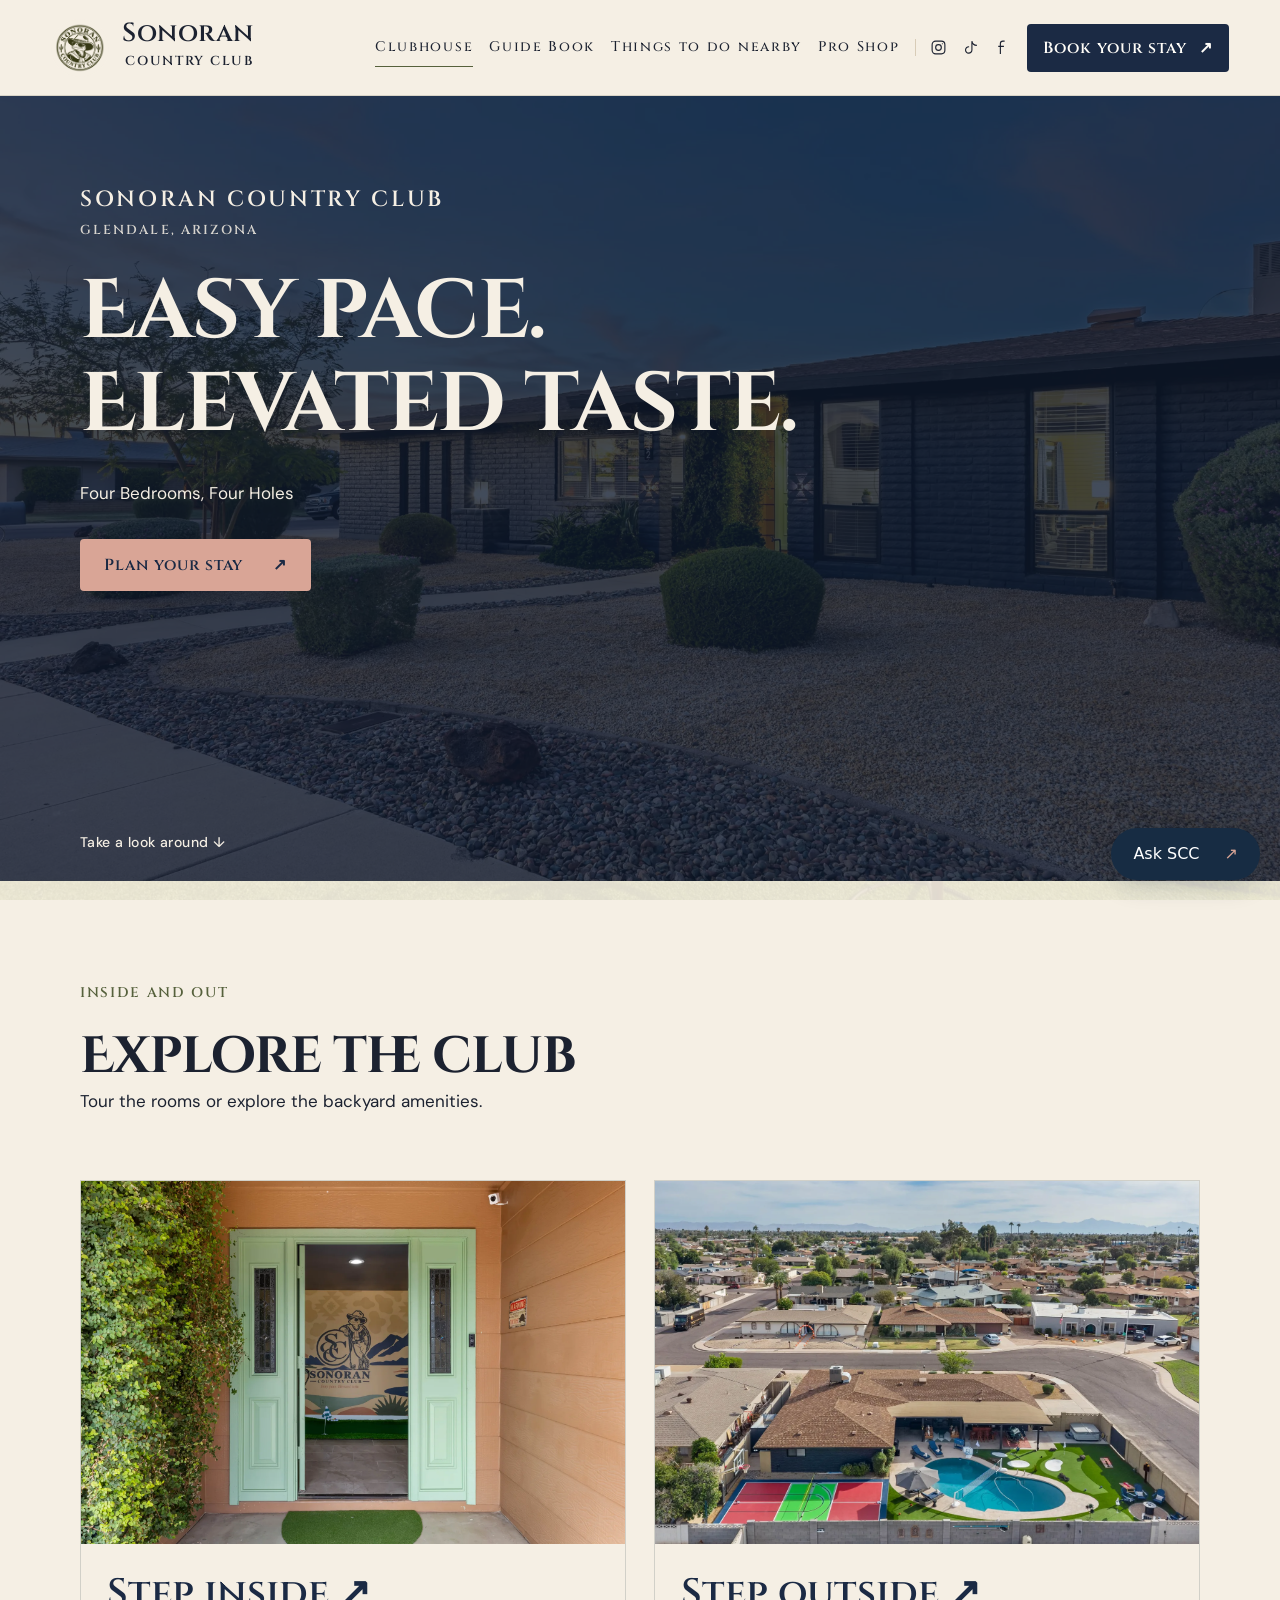
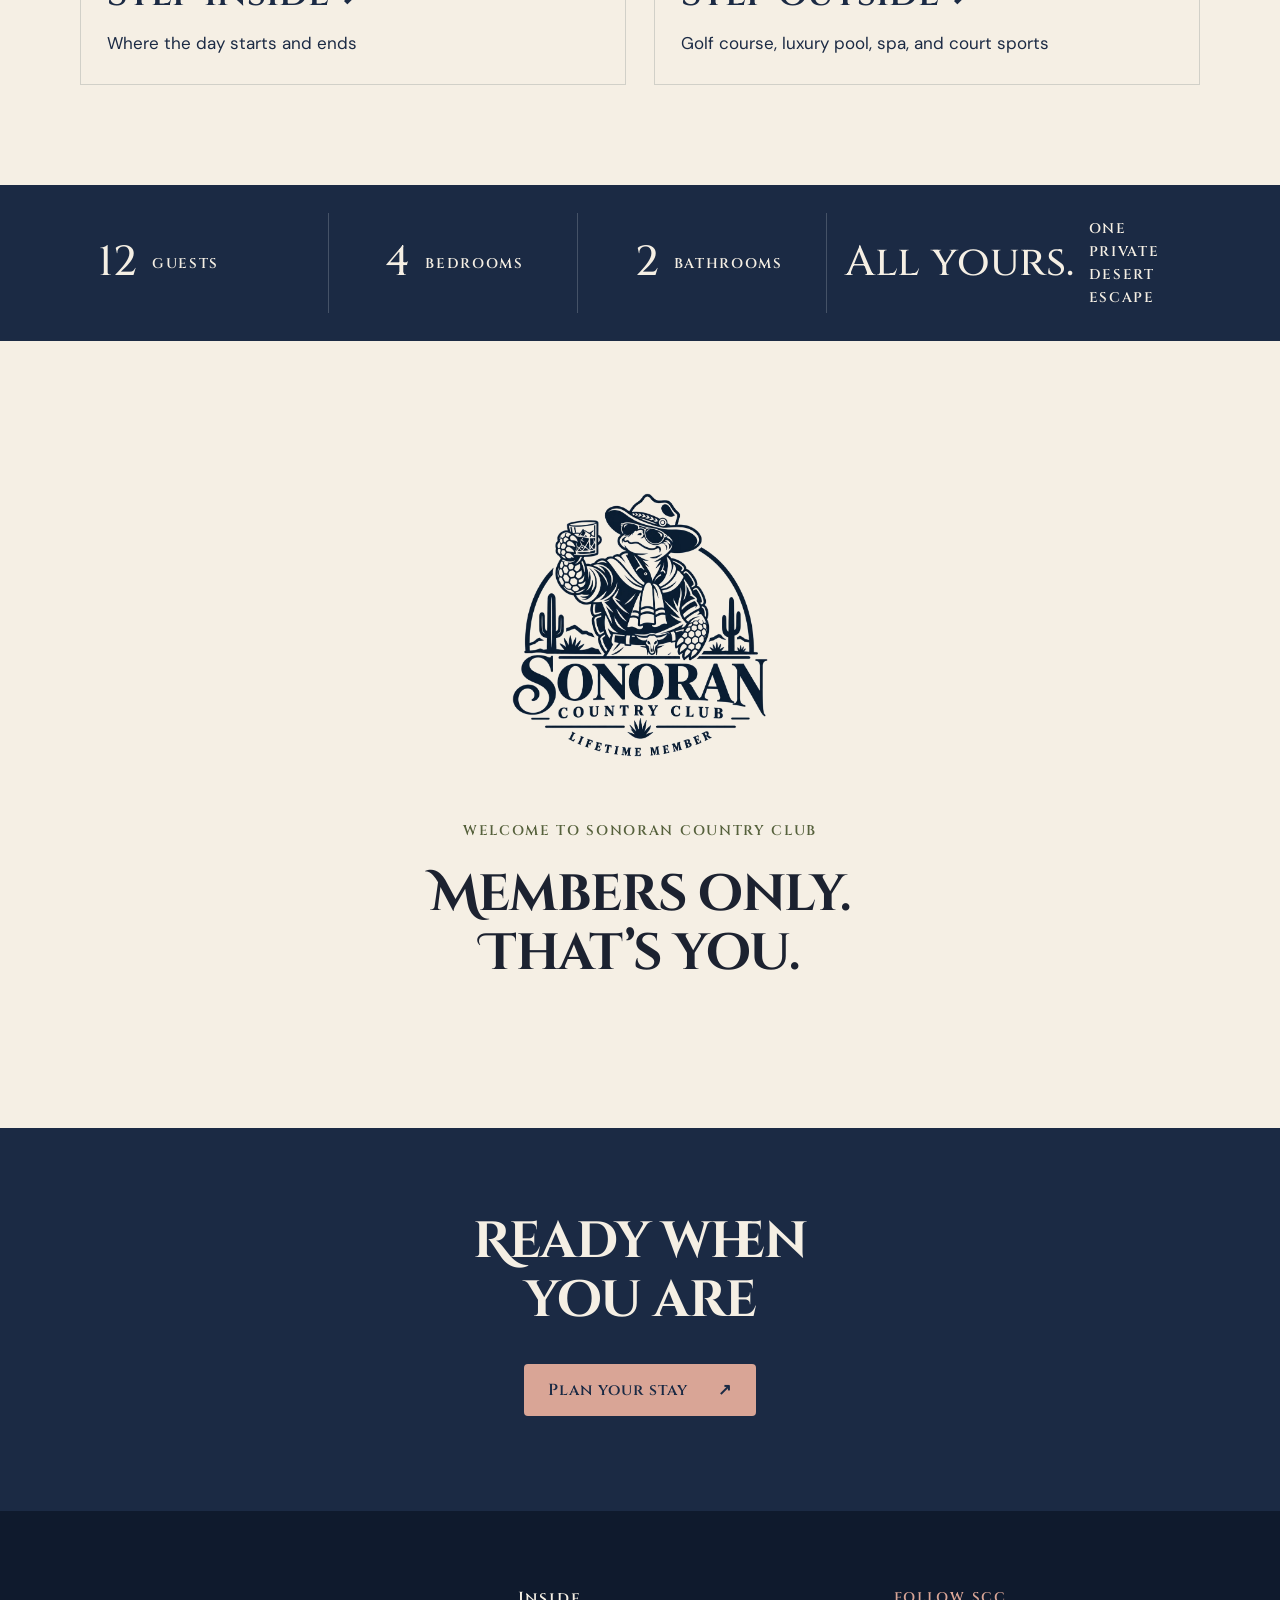
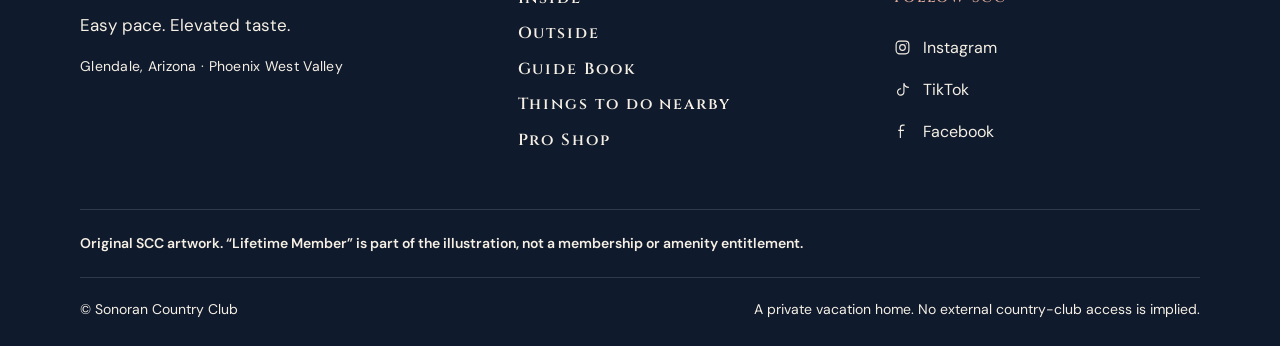
==== commit 3cacbcbd: "Add live SCC guide assistant chat widget Wire Ask SCC floating chat to the Cloudflare Worker on publ" ====
--- a/index.html
+++ b/index.html
@@ -1,3 +1,4 @@
 <!DOCTYPE html>
 
-<html lang="en"><head><meta charset="utf-8"/><meta content="width=device-width,initial-scale=1" name="viewport"/><meta content="noindex,nofollow,noarchive" name="robots"/><meta content="#172d38" name="theme-color"/><title>Your private Glendale home | Sonoran Country Club</title><meta content="A private Glendale vacation home for up to 12 guests, with four bedrooms, two baths, a heated pool, hot tub, four-hole mini golf and pickleball." name="description"/><link href="https://www.sonorancountryclub.com/" rel="canonical"/><meta content="website" property="og:type"/><meta content="A private desert clubhouse | Sonoran Country Club" property="og:title"/><meta content="A private Glendale vacation home for up to 12 guests, with four bedrooms, two baths, a heated pool, hot tub, four-hole mini golf and pickleball." property="og:description"/><meta content="https://www.sonorancountryclub.com/" property="og:url"/><meta content="https://www.sonorancountryclub.com/assets/photos/fire-pit/twilight-fire-pit-adirondack-pool-patio.webp" property="og:image"/><meta content="Lit round fire pit surrounded by blue Adirondack chairs with pink-patterned pillows, with the pool, Bogey putting flag, string-lit patio and hot tub beyond." property="og:image:alt"/><meta content="summary_large_image" name="twitter:card"/><link href="/assets/tokens.css?v=20261108b" rel="stylesheet"/><link href="/assets/style.css?v=20261108b" rel="stylesheet"/><script type="application/ld+json">{"@context": "https://schema.org", "@type": ["VacationRental", "LodgingBusiness"], "@id": "https://www.sonorancountryclub.com/#property", "name": "Sonoran Country Club", "url": "https://www.sonorancountryclub.com/", "description": "Welcome to Sonoran Country Club, your private backyard clubhouse in Glendale. Play a round on The Fore at Sonoran, our four-hole mini golf course with breaks and sand traps. Cool off in the heated pool, challenge the crew to pickleball, then catch the game on the covered patio at \"Bogey's Oasis.\" After sunset, grab a seat by the fire pit or settle into the 6 person hot tub.", "image": "https://www.sonorancountryclub.com/assets/photos/exterior/aerial-backyard-pool-putting-greens-court.webp", "address": {"@type": "PostalAddress", "addressLocality": "Glendale"}, "checkinTime": "16:00", "checkoutTime": "10:00", "petsAllowed": false, "containsPlace": {"@type": "Accommodation", "additionalType": "Entire home", "numberOfBedrooms": 4, "numberOfBathroomsTotal": 2, "occupancy": {"@type": "QuantitativeValue", "value": 12}}, "sameAs": ["https://www.instagram.com/sonorancountryclub/", "https://www.tiktok.com/@sonorancc"]}</script><script defer="" src="/assets/site.js"></script><link href="/assets/brand/favicon.png" rel="icon" type="image/png"/><link href="/assets/readability.css?v=20261108b" rel="stylesheet"/><link href="/assets/chooser.css?v=20261108b" rel="stylesheet"/><style>.page-home .hero .hero-place{display:block!important;margin-bottom:26px}.page-home .hero .hero-place .hero-club{display:block!important;font-size:22px!important;letter-spacing:.12em;line-height:1.3!important}.page-home .hero .hero-place .hero-city{display:block!important;font-size:13px!important;letter-spacing:.16em;line-height:1.5!important;margin-top:6px;opacity:.85}@media(max-width:600px){.page-home .hero{height:auto!important;min-height:0!important}.page-home .hero-content{padding-top:56px!important;padding-bottom:96px!important}.page-home .hero .hero-place .hero-club{font-size:19px!important}.page-home .hero .hero-place .hero-city{font-size:12px!important}}.page-home .intro.section{grid-template-columns:1fr!important;justify-items:center;text-align:center}.page-home .intro.section .welcome-badge{margin-left:auto;margin-right:auto}</style></head><body class="page-home"><a class="skip" href="#main">Skip to content</a><header class="site-header"><a aria-label="Sonoran Country Club home" class="brand-lockup" href="/"><img alt="Sonoran Country Club original seal" class="header-monogram" height="58" src="/assets/brand/seal-web.webp" width="63"/><span class="wordmark">Sonoran<span>COUNTRY CLUB</span></span></a><button aria-controls="main-nav" aria-expanded="false" class="menu-toggle">Menu <span aria-hidden="true">☰</span></button><nav aria-label="Main navigation" id="main-nav"><a aria-current="page" href="/">Clubhouse</a><a href="/guide/">Guide Book</a><a href="/nearby/">Things to do nearby</a><a href="/shop/">Pro Shop</a><div class="socials"><a aria-label="Sonoran Country Club on Instagram" href="https://www.instagram.com/sonorancountryclub/" rel="noopener noreferrer" target="_blank"><svg aria-hidden="true" viewbox="0 0 24 24"><rect height="18" rx="5" width="18" x="3" y="3"></rect><circle cx="12" cy="12" r="4"></circle><circle class="dot" cx="17.5" cy="6.7" r=".8"></circle></svg><span>Instagram</span></a><a aria-label="Sonoran Country Club on TikTok" href="https://www.tiktok.com/@sonorancc" rel="noopener noreferrer" target="_blank"><svg aria-hidden="true" viewbox="0 0 24 24"><path d="M14 3v12.5a4.5 4.5 0 1 1-4-4.47M14 3c.6 4 3 6 7 6"></path></svg><span>TikTok</span></a><a aria-label="Sonoran Country Club on Facebook" href="https://www.facebook.com/profile.php?id=61595750133913" rel="noopener noreferrer" target="_blank"><svg aria-hidden="true" viewbox="0 0 24 24"><path d="M15 3h-2.5A3.5 3.5 0 0 0 9 6.5V21M6 10.5h8"></path></svg><span>Facebook</span></a></div><a class="button small" href="/book/">Book your stay <span aria-hidden="true">↗</span></a></nav></header><main id="main"><section class="hero"><img alt="Navy-brick home with an illuminated entry, desert landscaping and a twilight sky." class="hero-image" decoding="async" fetchpriority="high" height="1333" loading="eager" src="/assets/photos/exterior/navy-brick-front-house-illuminated-entry-dusk.webp" width="2000"/><div class="hero-shade"></div><div class="hero-content"><p class="eyebrow hero-place"><span class="hero-club">SONORAN COUNTRY CLUB</span><span class="hero-city">GLENDALE, ARIZONA</span></p><h1>Easy pace.<br/>Elevated taste.</h1><p>Four Bedrooms, Four Holes</p><a class="button rose" href="/book/">Plan your stay <span aria-hidden="true">↗</span></a></div><div class="hero-bottom"><a href="#explore">Take a look around ↓</a></div></section><section aria-labelledby="explore-title" class="section chooser-section" id="explore"><div class="section-top"><div><p class="eyebrow">INSIDE AND OUT</p><h2 id="explore-title">Explore the club</h2><p>Tour the rooms or explore the backyard amenities.</p></div></div><div class="stay-chooser"><a class="stay-panel" href="/inside/"><img alt="Open mint-green front doors revealing the Sonoran Country Club mural and putting turf inside." decoding="async" height="1200" loading="lazy" src="/assets/photos/chooser/step-inside-front-door.webp" width="1800"/><div><h3>Step inside <span aria-hidden="true">↗</span></h3><p>Where the day starts and ends</p></div></a><a class="stay-panel" href="/outside/"><img alt="Aerial view of the backyard with the sport court, pool and putting course." decoding="async" height="1013" loading="lazy" src="/assets/photos/chooser/step-outside-aerial.webp" width="1800"/><div><h3>Step outside <span aria-hidden="true">↗</span></h3><p>Golf course, luxury pool, spa, and court sports</p></div></a></div></section><div class="stats"><div><b>12</b><span>GUESTS</span></div><div><b>4</b><span>BEDROOMS</span></div><div><b>2</b><span>BATHROOMS</span></div><div><b>All yours.</b><span>ONE PRIVATE DESERT ESCAPE</span></div></div><section class="intro section" id="clubhouse"><div><img alt="Original Sonoran Country Club Bogey badge with Lifetime Member artwork" class="welcome-badge" height="234" src="/assets/brand/lifetime-web.webp" width="240"/><p class="eyebrow">WELCOME TO SONORAN COUNTRY CLUB</p><h2>Members only.<br/>That’s you.</h2></div></section><section class="cta-band"><h2>Ready when<br/>you are</h2><a class="button rose" href="/book/">Plan your stay <span aria-hidden="true">↗</span></a></section></main><footer><div class="footer-main"><div><p class="footer-tagline">Easy pace. Elevated taste.</p><p>Glendale, Arizona · Phoenix West Valley</p></div><div><div class="footer-nav"><a href="/inside/">Inside</a><a href="/outside/">Outside</a><a href="/guide/">Guide Book</a><a href="/nearby/">Things to do nearby</a><a href="/shop/">Pro Shop</a></div></div><div><span class="eyebrow">Follow SCC</span><div class="socials"><a aria-label="Sonoran Country Club on Instagram" href="https://www.instagram.com/sonorancountryclub/" rel="noopener noreferrer" target="_blank"><svg aria-hidden="true" viewbox="0 0 24 24"><rect height="18" rx="5" width="18" x="3" y="3"></rect><circle cx="12" cy="12" r="4"></circle><circle class="dot" cx="17.5" cy="6.7" r=".8"></circle></svg><span>Instagram</span></a><a aria-label="Sonoran Country Club on TikTok" href="https://www.tiktok.com/@sonorancc" rel="noopener noreferrer" target="_blank"><svg aria-hidden="true" viewbox="0 0 24 24"><path d="M14 3v12.5a4.5 4.5 0 1 1-4-4.47M14 3c.6 4 3 6 7 6"></path></svg><span>TikTok</span></a><a aria-label="Sonoran Country Club on Facebook" href="https://www.facebook.com/profile.php?id=61595750133913" rel="noopener noreferrer" target="_blank"><svg aria-hidden="true" viewbox="0 0 24 24"><path d="M15 3h-2.5A3.5 3.5 0 0 0 9 6.5V21M6 10.5h8"></path></svg><span>Facebook</span></a></div></div></div><div class="brand-art-note">Original SCC artwork. “Lifetime Member” is part of the illustration, not a membership or amenity entitlement.</div><div class="footer-bottom"><span>© Sonoran Country Club</span><span>A private vacation home. No external country-club access is implied.</span></div></footer></body></html>+<html lang="en"><head><meta charset="utf-8"/><meta content="width=device-width,initial-scale=1" name="viewport"/><meta content="noindex,nofollow,noarchive" name="robots"/><meta content="#172d38" name="theme-color"/><title>Your private Glendale home | Sonoran Country Club</title><meta content="A private Glendale vacation home for up to 12 guests, with four bedrooms, two baths, a heated pool, hot tub, four-hole mini golf and pickleball." name="description"/><link href="https://www.sonorancountryclub.com/" rel="canonical"/><meta content="website" property="og:type"/><meta content="A private desert clubhouse | Sonoran Country Club" property="og:title"/><meta content="A private Glendale vacation home for up to 12 guests, with four bedrooms, two baths, a heated pool, hot tub, four-hole mini golf and pickleball." property="og:description"/><meta content="https://www.sonorancountryclub.com/" property="og:url"/><meta content="https://www.sonorancountryclub.com/assets/photos/fire-pit/twilight-fire-pit-adirondack-pool-patio.webp" property="og:image"/><meta content="Lit round fire pit surrounded by blue Adirondack chairs with pink-patterned pillows, with the pool, Bogey putting flag, string-lit patio and hot tub beyond." property="og:image:alt"/><meta content="summary_large_image" name="twitter:card"/><link href="/assets/tokens.css?v=20261108b" rel="stylesheet"/><link href="/assets/style.css?v=20261108b" rel="stylesheet"/><script type="application/ld+json">{"@context": "https://schema.org", "@type": ["VacationRental", "LodgingBusiness"], "@id": "https://www.sonorancountryclub.com/#property", "name": "Sonoran Country Club", "url": "https://www.sonorancountryclub.com/", "description": "Welcome to Sonoran Country Club, your private backyard clubhouse in Glendale. Play a round on The Fore at Sonoran, our four-hole mini golf course with breaks and sand traps. Cool off in the heated pool, challenge the crew to pickleball, then catch the game on the covered patio at \"Bogey's Oasis.\" After sunset, grab a seat by the fire pit or settle into the 6 person hot tub.", "image": "https://www.sonorancountryclub.com/assets/photos/exterior/aerial-backyard-pool-putting-greens-court.webp", "address": {"@type": "PostalAddress", "addressLocality": "Glendale"}, "checkinTime": "16:00", "checkoutTime": "10:00", "petsAllowed": false, "containsPlace": {"@type": "Accommodation", "additionalType": "Entire home", "numberOfBedrooms": 4, "numberOfBathroomsTotal": 2, "occupancy": {"@type": "QuantitativeValue", "value": 12}}, "sameAs": ["https://www.instagram.com/sonorancountryclub/", "https://www.tiktok.com/@sonorancc"]}</script><script defer="" src="/assets/site.js"></script><link href="/assets/brand/favicon.png" rel="icon" type="image/png"/><link href="/assets/readability.css?v=20261108b" rel="stylesheet"/><link href="/assets/chooser.css?v=20261108b" rel="stylesheet"/><style>.page-home .hero .hero-place{display:block!important;margin-bottom:26px}.page-home .hero .hero-place .hero-club{display:block!important;font-size:22px!important;letter-spacing:.12em;line-height:1.3!important}.page-home .hero .hero-place .hero-city{display:block!important;font-size:13px!important;letter-spacing:.16em;line-height:1.5!important;margin-top:6px;opacity:.85}@media(max-width:600px){.page-home .hero{height:auto!important;min-height:0!important}.page-home .hero-content{padding-top:56px!important;padding-bottom:96px!important}.page-home .hero .hero-place .hero-club{font-size:19px!important}.page-home .hero .hero-place .hero-city{font-size:12px!important}}.page-home .intro.section{grid-template-columns:1fr!important;justify-items:center;text-align:center}.page-home .intro.section .welcome-badge{margin-left:auto;margin-right:auto}</style></head><body class="page-home"><a class="skip" href="#main">Skip to content</a><header class="site-header"><a aria-label="Sonoran Country Club home" class="brand-lockup" href="/"><img alt="Sonoran Country Club original seal" class="header-monogram" height="58" src="/assets/brand/seal-web.webp" width="63"/><span class="wordmark">Sonoran<span>COUNTRY CLUB</span></span></a><button aria-controls="main-nav" aria-expanded="false" class="menu-toggle">Menu <span aria-hidden="true">☰</span></button><nav aria-label="Main navigation" id="main-nav"><a aria-current="page" href="/">Clubhouse</a><a href="/guide/">Guide Book</a><a href="/nearby/">Things to do nearby</a><a href="/shop/">Pro Shop</a><div class="socials"><a aria-label="Sonoran Country Club on Instagram" href="https://www.instagram.com/sonorancountryclub/" rel="noopener noreferrer" target="_blank"><svg aria-hidden="true" viewbox="0 0 24 24"><rect height="18" rx="5" width="18" x="3" y="3"></rect><circle cx="12" cy="12" r="4"></circle><circle class="dot" cx="17.5" cy="6.7" r=".8"></circle></svg><span>Instagram</span></a><a aria-label="Sonoran Country Club on TikTok" href="https://www.tiktok.com/@sonorancc" rel="noopener noreferrer" target="_blank"><svg aria-hidden="true" viewbox="0 0 24 24"><path d="M14 3v12.5a4.5 4.5 0 1 1-4-4.47M14 3c.6 4 3 6 7 6"></path></svg><span>TikTok</span></a><a aria-label="Sonoran Country Club on Facebook" href="https://www.facebook.com/profile.php?id=61595750133913" rel="noopener noreferrer" target="_blank"><svg aria-hidden="true" viewbox="0 0 24 24"><path d="M15 3h-2.5A3.5 3.5 0 0 0 9 6.5V21M6 10.5h8"></path></svg><span>Facebook</span></a></div><a class="button small" href="/book/">Book your stay <span aria-hidden="true">↗</span></a></nav></header><main id="main"><section class="hero"><img alt="Navy-brick home with an illuminated entry, desert landscaping and a twilight sky." class="hero-image" decoding="async" fetchpriority="high" height="1333" loading="eager" src="/assets/photos/exterior/navy-brick-front-house-illuminated-entry-dusk.webp" width="2000"/><div class="hero-shade"></div><div class="hero-content"><p class="eyebrow hero-place"><span class="hero-club">SONORAN COUNTRY CLUB</span><span class="hero-city">GLENDALE, ARIZONA</span></p><h1>Easy pace.<br/>Elevated taste.</h1><p>Four Bedrooms, Four Holes</p><a class="button rose" href="/book/">Plan your stay <span aria-hidden="true">↗</span></a></div><div class="hero-bottom"><a href="#explore">Take a look around ↓</a></div></section><section aria-labelledby="explore-title" class="section chooser-section" id="explore"><div class="section-top"><div><p class="eyebrow">INSIDE AND OUT</p><h2 id="explore-title">Explore the club</h2><p>Tour the rooms or explore the backyard amenities.</p></div></div><div class="stay-chooser"><a class="stay-panel" href="/inside/"><img alt="Open mint-green front doors revealing the Sonoran Country Club mural and putting turf inside." decoding="async" height="1200" loading="lazy" src="/assets/photos/chooser/step-inside-front-door.webp" width="1800"/><div><h3>Step inside <span aria-hidden="true">↗</span></h3><p>Where the day starts and ends</p></div></a><a class="stay-panel" href="/outside/"><img alt="Aerial view of the backyard with the sport court, pool and putting course." decoding="async" height="1013" loading="lazy" src="/assets/photos/chooser/step-outside-aerial.webp" width="1800"/><div><h3>Step outside <span aria-hidden="true">↗</span></h3><p>Golf course, luxury pool, spa, and court sports</p></div></a></div></section><div class="stats"><div><b>12</b><span>GUESTS</span></div><div><b>4</b><span>BEDROOMS</span></div><div><b>2</b><span>BATHROOMS</span></div><div><b>All yours.</b><span>ONE PRIVATE DESERT ESCAPE</span></div></div><section class="intro section" id="clubhouse"><div><img alt="Original Sonoran Country Club Bogey badge with Lifetime Member artwork" class="welcome-badge" height="234" src="/assets/brand/lifetime-web.webp" width="240"/><p class="eyebrow">WELCOME TO SONORAN COUNTRY CLUB</p><h2>Members only.<br/>That’s you.</h2></div></section><section class="cta-band"><h2>Ready when<br/>you are</h2><a class="button rose" href="/book/">Plan your stay <span aria-hidden="true">↗</span></a></section></main><footer><div class="footer-main"><div><p class="footer-tagline">Easy pace. Elevated taste.</p><p>Glendale, Arizona · Phoenix West Valley</p></div><div><div class="footer-nav"><a href="/inside/">Inside</a><a href="/outside/">Outside</a><a href="/guide/">Guide Book</a><a href="/nearby/">Things to do nearby</a><a href="/shop/">Pro Shop</a></div></div><div><span class="eyebrow">Follow SCC</span><div class="socials"><a aria-label="Sonoran Country Club on Instagram" href="https://www.instagram.com/sonorancountryclub/" rel="noopener noreferrer" target="_blank"><svg aria-hidden="true" viewbox="0 0 24 24"><rect height="18" rx="5" width="18" x="3" y="3"></rect><circle cx="12" cy="12" r="4"></circle><circle class="dot" cx="17.5" cy="6.7" r=".8"></circle></svg><span>Instagram</span></a><a aria-label="Sonoran Country Club on TikTok" href="https://www.tiktok.com/@sonorancc" rel="noopener noreferrer" target="_blank"><svg aria-hidden="true" viewbox="0 0 24 24"><path d="M14 3v12.5a4.5 4.5 0 1 1-4-4.47M14 3c.6 4 3 6 7 6"></path></svg><span>TikTok</span></a><a aria-label="Sonoran Country Club on Facebook" href="https://www.facebook.com/profile.php?id=61595750133913" rel="noopener noreferrer" target="_blank"><svg aria-hidden="true" viewbox="0 0 24 24"><path d="M15 3h-2.5A3.5 3.5 0 0 0 9 6.5V21M6 10.5h8"></path></svg><span>Facebook</span></a></div></div></div><div class="brand-art-note">Original SCC artwork. “Lifetime Member” is part of the illustration, not a membership or amenity entitlement.</div><div class="footer-bottom"><span>© Sonoran Country Club</span><span>A private vacation home. No external country-club access is implied.</span></div></footer><script src="/assets/assistant/scc-assistant.js" data-endpoint="https://scc-assistant.sonorantortoisecc.workers.dev/chat" defer></script>
+</body></html>
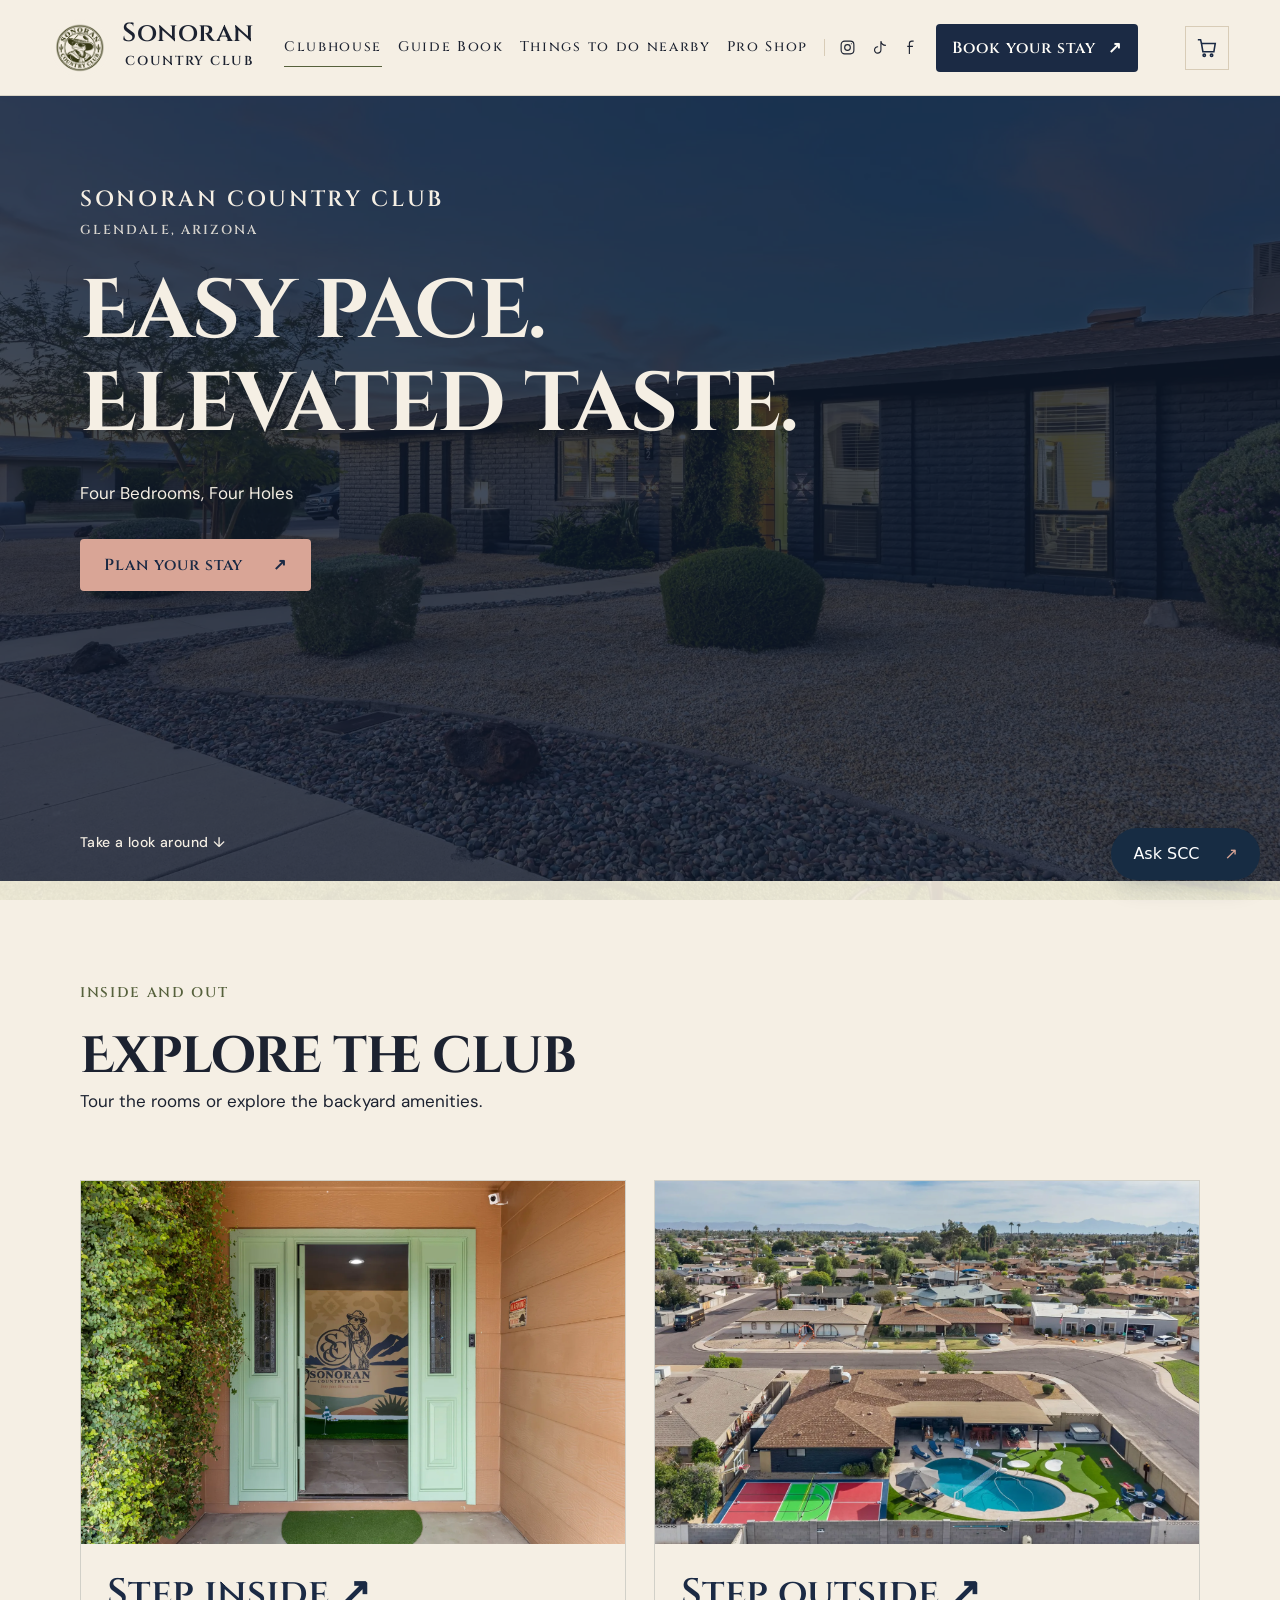
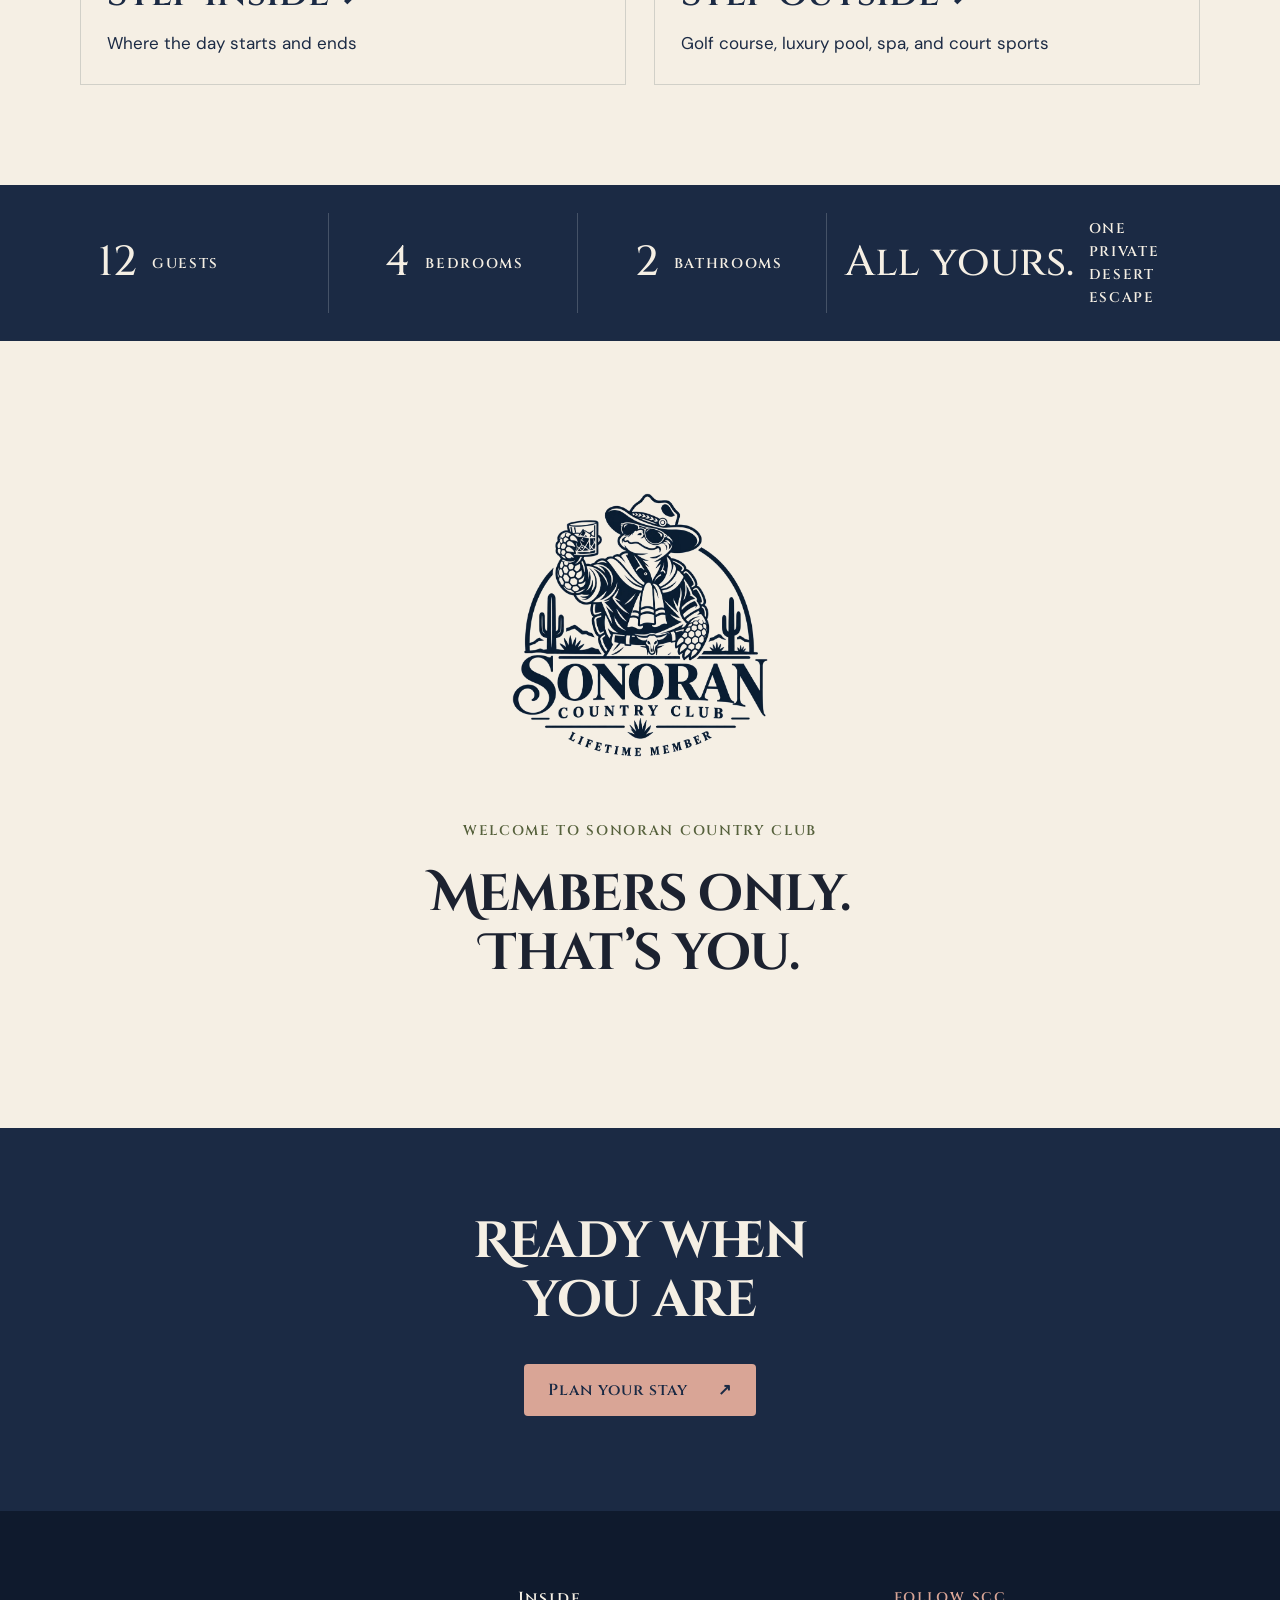
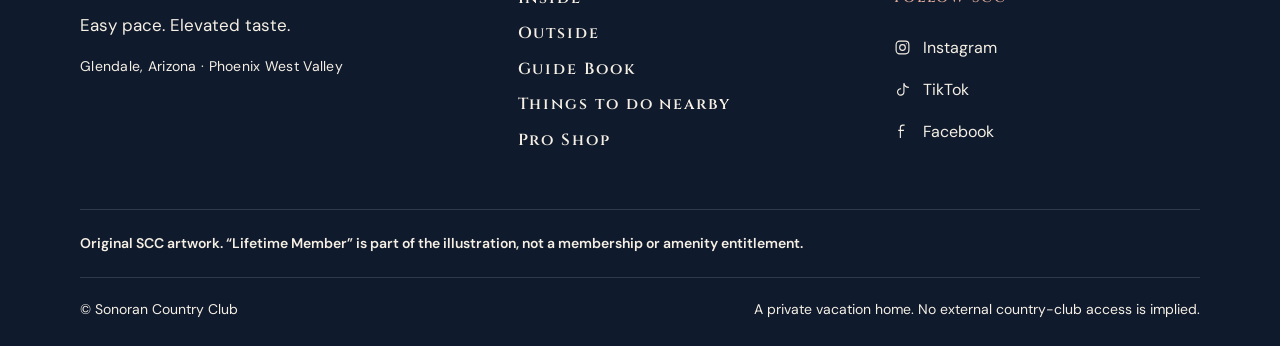
==== commit 9e4d6d82: "Home link preview: sunny backyard putting green share image" ====
--- a/index.html
+++ b/index.html
@@ -1,4 +1,4 @@
 <!DOCTYPE html>
 
-<html lang="en"><head><meta charset="utf-8"/><meta content="width=device-width,initial-scale=1" name="viewport"/><meta content="noindex,nofollow,noarchive" name="robots"/><meta content="#172d38" name="theme-color"/><title>Your private Glendale home | Sonoran Country Club</title><meta content="A private Glendale vacation home for up to 12 guests, with four bedrooms, two baths, a heated pool, hot tub, four-hole mini golf and pickleball." name="description"/><link href="https://www.sonorancountryclub.com/" rel="canonical"/><meta content="website" property="og:type"/><meta content="A private desert clubhouse | Sonoran Country Club" property="og:title"/><meta content="A private Glendale vacation home for up to 12 guests, with four bedrooms, two baths, a heated pool, hot tub, four-hole mini golf and pickleball." property="og:description"/><meta content="https://www.sonorancountryclub.com/" property="og:url"/><meta content="https://www.sonorancountryclub.com/assets/photos/fire-pit/twilight-fire-pit-adirondack-pool-patio.webp" property="og:image"/><meta content="Lit round fire pit surrounded by blue Adirondack chairs with pink-patterned pillows, with the pool, Bogey putting flag, string-lit patio and hot tub beyond." property="og:image:alt"/><meta content="summary_large_image" name="twitter:card"/><link href="/assets/tokens.css?v=20261108b" rel="stylesheet"/><link href="/assets/style.css?v=20261108b" rel="stylesheet"/><script type="application/ld+json">{"@context": "https://schema.org", "@type": ["VacationRental", "LodgingBusiness"], "@id": "https://www.sonorancountryclub.com/#property", "name": "Sonoran Country Club", "url": "https://www.sonorancountryclub.com/", "description": "Welcome to Sonoran Country Club, your private backyard clubhouse in Glendale. Play a round on The Fore at Sonoran, our four-hole mini golf course with breaks and sand traps. Cool off in the heated pool, challenge the crew to pickleball, then catch the game on the covered patio at \"Bogey's Oasis.\" After sunset, grab a seat by the fire pit or settle into the 6 person hot tub.", "image": "https://www.sonorancountryclub.com/assets/photos/exterior/aerial-backyard-pool-putting-greens-court.webp", "address": {"@type": "PostalAddress", "addressLocality": "Glendale"}, "checkinTime": "16:00", "checkoutTime": "10:00", "petsAllowed": false, "containsPlace": {"@type": "Accommodation", "additionalType": "Entire home", "numberOfBedrooms": 4, "numberOfBathroomsTotal": 2, "occupancy": {"@type": "QuantitativeValue", "value": 12}}, "sameAs": ["https://www.instagram.com/sonorancountryclub/", "https://www.tiktok.com/@sonorancc"]}</script><script defer="" src="/assets/site.js"></script><link href="/assets/brand/favicon.png" rel="icon" type="image/png"/><link href="/assets/readability.css?v=20261108b" rel="stylesheet"/><link href="/assets/chooser.css?v=20261108b" rel="stylesheet"/><style>.page-home .hero .hero-place{display:block!important;margin-bottom:26px}.page-home .hero .hero-place .hero-club{display:block!important;font-size:22px!important;letter-spacing:.12em;line-height:1.3!important}.page-home .hero .hero-place .hero-city{display:block!important;font-size:13px!important;letter-spacing:.16em;line-height:1.5!important;margin-top:6px;opacity:.85}@media(max-width:600px){.page-home .hero{height:auto!important;min-height:0!important}.page-home .hero-content{padding-top:56px!important;padding-bottom:96px!important}.page-home .hero .hero-place .hero-club{font-size:19px!important}.page-home .hero .hero-place .hero-city{font-size:12px!important}}.page-home .intro.section{grid-template-columns:1fr!important;justify-items:center;text-align:center}.page-home .intro.section .welcome-badge{margin-left:auto;margin-right:auto}</style></head><body class="page-home"><a class="skip" href="#main">Skip to content</a><header class="site-header"><a aria-label="Sonoran Country Club home" class="brand-lockup" href="/"><img alt="Sonoran Country Club original seal" class="header-monogram" height="58" src="/assets/brand/seal-web.webp" width="63"/><span class="wordmark">Sonoran<span>COUNTRY CLUB</span></span></a><button aria-controls="main-nav" aria-expanded="false" class="menu-toggle">Menu <span aria-hidden="true">☰</span></button><nav aria-label="Main navigation" id="main-nav"><a aria-current="page" href="/">Clubhouse</a><a href="/guide/">Guide Book</a><a href="/nearby/">Things to do nearby</a><a href="/shop/">Pro Shop</a><div class="socials"><a aria-label="Sonoran Country Club on Instagram" href="https://www.instagram.com/sonorancountryclub/" rel="noopener noreferrer" target="_blank"><svg aria-hidden="true" viewbox="0 0 24 24"><rect height="18" rx="5" width="18" x="3" y="3"></rect><circle cx="12" cy="12" r="4"></circle><circle class="dot" cx="17.5" cy="6.7" r=".8"></circle></svg><span>Instagram</span></a><a aria-label="Sonoran Country Club on TikTok" href="https://www.tiktok.com/@sonorancc" rel="noopener noreferrer" target="_blank"><svg aria-hidden="true" viewbox="0 0 24 24"><path d="M14 3v12.5a4.5 4.5 0 1 1-4-4.47M14 3c.6 4 3 6 7 6"></path></svg><span>TikTok</span></a><a aria-label="Sonoran Country Club on Facebook" href="https://www.facebook.com/profile.php?id=61595750133913" rel="noopener noreferrer" target="_blank"><svg aria-hidden="true" viewbox="0 0 24 24"><path d="M15 3h-2.5A3.5 3.5 0 0 0 9 6.5V21M6 10.5h8"></path></svg><span>Facebook</span></a></div><a class="button small" href="/book/">Book your stay <span aria-hidden="true">↗</span></a></nav></header><main id="main"><section class="hero"><img alt="Navy-brick home with an illuminated entry, desert landscaping and a twilight sky." class="hero-image" decoding="async" fetchpriority="high" height="1333" loading="eager" src="/assets/photos/exterior/navy-brick-front-house-illuminated-entry-dusk.webp" width="2000"/><div class="hero-shade"></div><div class="hero-content"><p class="eyebrow hero-place"><span class="hero-club">SONORAN COUNTRY CLUB</span><span class="hero-city">GLENDALE, ARIZONA</span></p><h1>Easy pace.<br/>Elevated taste.</h1><p>Four Bedrooms, Four Holes</p><a class="button rose" href="/book/">Plan your stay <span aria-hidden="true">↗</span></a></div><div class="hero-bottom"><a href="#explore">Take a look around ↓</a></div></section><section aria-labelledby="explore-title" class="section chooser-section" id="explore"><div class="section-top"><div><p class="eyebrow">INSIDE AND OUT</p><h2 id="explore-title">Explore the club</h2><p>Tour the rooms or explore the backyard amenities.</p></div></div><div class="stay-chooser"><a class="stay-panel" href="/inside/"><img alt="Open mint-green front doors revealing the Sonoran Country Club mural and putting turf inside." decoding="async" height="1200" loading="lazy" src="/assets/photos/chooser/step-inside-front-door.webp" width="1800"/><div><h3>Step inside <span aria-hidden="true">↗</span></h3><p>Where the day starts and ends</p></div></a><a class="stay-panel" href="/outside/"><img alt="Aerial view of the backyard with the sport court, pool and putting course." decoding="async" height="1013" loading="lazy" src="/assets/photos/chooser/step-outside-aerial.webp" width="1800"/><div><h3>Step outside <span aria-hidden="true">↗</span></h3><p>Golf course, luxury pool, spa, and court sports</p></div></a></div></section><div class="stats"><div><b>12</b><span>GUESTS</span></div><div><b>4</b><span>BEDROOMS</span></div><div><b>2</b><span>BATHROOMS</span></div><div><b>All yours.</b><span>ONE PRIVATE DESERT ESCAPE</span></div></div><section class="intro section" id="clubhouse"><div><img alt="Original Sonoran Country Club Bogey badge with Lifetime Member artwork" class="welcome-badge" height="234" src="/assets/brand/lifetime-web.webp" width="240"/><p class="eyebrow">WELCOME TO SONORAN COUNTRY CLUB</p><h2>Members only.<br/>That’s you.</h2></div></section><section class="cta-band"><h2>Ready when<br/>you are</h2><a class="button rose" href="/book/">Plan your stay <span aria-hidden="true">↗</span></a></section></main><footer><div class="footer-main"><div><p class="footer-tagline">Easy pace. Elevated taste.</p><p>Glendale, Arizona · Phoenix West Valley</p></div><div><div class="footer-nav"><a href="/inside/">Inside</a><a href="/outside/">Outside</a><a href="/guide/">Guide Book</a><a href="/nearby/">Things to do nearby</a><a href="/shop/">Pro Shop</a></div></div><div><span class="eyebrow">Follow SCC</span><div class="socials"><a aria-label="Sonoran Country Club on Instagram" href="https://www.instagram.com/sonorancountryclub/" rel="noopener noreferrer" target="_blank"><svg aria-hidden="true" viewbox="0 0 24 24"><rect height="18" rx="5" width="18" x="3" y="3"></rect><circle cx="12" cy="12" r="4"></circle><circle class="dot" cx="17.5" cy="6.7" r=".8"></circle></svg><span>Instagram</span></a><a aria-label="Sonoran Country Club on TikTok" href="https://www.tiktok.com/@sonorancc" rel="noopener noreferrer" target="_blank"><svg aria-hidden="true" viewbox="0 0 24 24"><path d="M14 3v12.5a4.5 4.5 0 1 1-4-4.47M14 3c.6 4 3 6 7 6"></path></svg><span>TikTok</span></a><a aria-label="Sonoran Country Club on Facebook" href="https://www.facebook.com/profile.php?id=61595750133913" rel="noopener noreferrer" target="_blank"><svg aria-hidden="true" viewbox="0 0 24 24"><path d="M15 3h-2.5A3.5 3.5 0 0 0 9 6.5V21M6 10.5h8"></path></svg><span>Facebook</span></a></div></div></div><div class="brand-art-note">Original SCC artwork. “Lifetime Member” is part of the illustration, not a membership or amenity entitlement.</div><div class="footer-bottom"><span>© Sonoran Country Club</span><span>A private vacation home. No external country-club access is implied.</span></div></footer><script src="/assets/assistant/scc-assistant.js" data-endpoint="https://scc-assistant.sonorantortoisecc.workers.dev/chat" defer></script>
+<html lang="en"><head><meta charset="utf-8"/><meta content="width=device-width,initial-scale=1" name="viewport"/><meta content="noindex,nofollow,noarchive" name="robots"/><meta content="#172d38" name="theme-color"/><title>Your private Glendale home | Sonoran Country Club</title><meta content="A private Glendale vacation home for up to 12 guests, with four bedrooms, two baths, a heated pool, hot tub, four-hole mini golf and pickleball." name="description"/><link href="https://www.sonorancountryclub.com/" rel="canonical"/><meta content="website" property="og:type"/><meta content="A private desert clubhouse | Sonoran Country Club" property="og:title"/><meta content="A private Glendale vacation home for up to 12 guests, with four bedrooms, two baths, a heated pool, hot tub, four-hole mini golf and pickleball." property="og:description"/><meta content="https://www.sonorancountryclub.com/" property="og:url"/><meta content="https://www.sonorancountryclub.com/assets/photos/share/backyard-pool-putting-green-share.jpg" property="og:image"/><meta content="image/jpeg" property="og:image:type"/><meta content="1200" property="og:image:width"/><meta content="630" property="og:image:height"/><meta content="Sunny backyard with putting greens, pool, desert mural and covered patio dining." property="og:image:alt"/><meta content="summary_large_image" name="twitter:card"/><link href="/assets/tokens.css?v=20261108b" rel="stylesheet"/><link href="/assets/style.css?v=20261108b" rel="stylesheet"/><script type="application/ld+json">{"@context": "https://schema.org", "@type": ["VacationRental", "LodgingBusiness"], "@id": "https://www.sonorancountryclub.com/#property", "name": "Sonoran Country Club", "url": "https://www.sonorancountryclub.com/", "description": "Welcome to Sonoran Country Club, your private backyard clubhouse in Glendale. Play a round on The Fore at Sonoran, our four-hole mini golf course with breaks and sand traps. Cool off in the heated pool, challenge the crew to pickleball, then catch the game on the covered patio at \"Bogey's Oasis.\" After sunset, grab a seat by the fire pit or settle into the 6 person hot tub.", "image": "https://www.sonorancountryclub.com/assets/photos/exterior/aerial-backyard-pool-putting-greens-court.webp", "address": {"@type": "PostalAddress", "addressLocality": "Glendale"}, "checkinTime": "16:00", "checkoutTime": "10:00", "petsAllowed": false, "containsPlace": {"@type": "Accommodation", "additionalType": "Entire home", "numberOfBedrooms": 4, "numberOfBathroomsTotal": 2, "occupancy": {"@type": "QuantitativeValue", "value": 12}}, "sameAs": ["https://www.instagram.com/sonorancountryclub/", "https://www.tiktok.com/@sonorancc"]}</script><script defer="" src="/assets/site.js"></script><link href="/assets/brand/favicon.png" rel="icon" type="image/png"/><link href="/assets/readability.css?v=20261108b" rel="stylesheet"/><link href="/assets/chooser.css?v=20261108b" rel="stylesheet"/><style>.page-home .hero .hero-place{display:block!important;margin-bottom:26px}.page-home .hero .hero-place .hero-club{display:block!important;font-size:22px!important;letter-spacing:.12em;line-height:1.3!important}.page-home .hero .hero-place .hero-city{display:block!important;font-size:13px!important;letter-spacing:.16em;line-height:1.5!important;margin-top:6px;opacity:.85}@media(max-width:600px){.page-home .hero{height:auto!important;min-height:0!important}.page-home .hero-content{padding-top:56px!important;padding-bottom:96px!important}.page-home .hero .hero-place .hero-club{font-size:19px!important}.page-home .hero .hero-place .hero-city{font-size:12px!important}}.page-home .intro.section{grid-template-columns:1fr!important;justify-items:center;text-align:center}.page-home .intro.section .welcome-badge{margin-left:auto;margin-right:auto}</style></head><body class="page-home"><a class="skip" href="#main">Skip to content</a><header class="site-header"><a aria-label="Sonoran Country Club home" class="brand-lockup" href="/"><img alt="Sonoran Country Club original seal" class="header-monogram" height="58" src="/assets/brand/seal-web.webp" width="63"/><span class="wordmark">Sonoran<span>COUNTRY CLUB</span></span></a><button aria-controls="main-nav" aria-expanded="false" class="menu-toggle">Menu <span aria-hidden="true">☰</span></button><nav aria-label="Main navigation" id="main-nav"><a aria-current="page" href="/">Clubhouse</a><a href="/guide/">Guide Book</a><a href="/nearby/">Things to do nearby</a><a href="/shop/">Pro Shop</a><div class="socials"><a aria-label="Sonoran Country Club on Instagram" href="https://www.instagram.com/sonorancountryclub/" rel="noopener noreferrer" target="_blank"><svg aria-hidden="true" viewbox="0 0 24 24"><rect height="18" rx="5" width="18" x="3" y="3"></rect><circle cx="12" cy="12" r="4"></circle><circle class="dot" cx="17.5" cy="6.7" r=".8"></circle></svg><span>Instagram</span></a><a aria-label="Sonoran Country Club on TikTok" href="https://www.tiktok.com/@sonorancc" rel="noopener noreferrer" target="_blank"><svg aria-hidden="true" viewbox="0 0 24 24"><path d="M14 3v12.5a4.5 4.5 0 1 1-4-4.47M14 3c.6 4 3 6 7 6"></path></svg><span>TikTok</span></a><a aria-label="Sonoran Country Club on Facebook" href="https://www.facebook.com/profile.php?id=61595750133913" rel="noopener noreferrer" target="_blank"><svg aria-hidden="true" viewbox="0 0 24 24"><path d="M15 3h-2.5A3.5 3.5 0 0 0 9 6.5V21M6 10.5h8"></path></svg><span>Facebook</span></a></div><a class="button small" href="/book/">Book your stay <span aria-hidden="true">↗</span></a></nav></header><main id="main"><section class="hero"><img alt="Navy-brick home with an illuminated entry, desert landscaping and a twilight sky." class="hero-image" decoding="async" fetchpriority="high" height="1333" loading="eager" src="/assets/photos/exterior/navy-brick-front-house-illuminated-entry-dusk.webp" width="2000"/><div class="hero-shade"></div><div class="hero-content"><p class="eyebrow hero-place"><span class="hero-club">SONORAN COUNTRY CLUB</span><span class="hero-city">GLENDALE, ARIZONA</span></p><h1>Easy pace.<br/>Elevated taste.</h1><p>Four Bedrooms, Four Holes</p><a class="button rose" href="/book/">Plan your stay <span aria-hidden="true">↗</span></a></div><div class="hero-bottom"><a href="#explore">Take a look around ↓</a></div></section><section aria-labelledby="explore-title" class="section chooser-section" id="explore"><div class="section-top"><div><p class="eyebrow">INSIDE AND OUT</p><h2 id="explore-title">Explore the club</h2><p>Tour the rooms or explore the backyard amenities.</p></div></div><div class="stay-chooser"><a class="stay-panel" href="/inside/"><img alt="Open mint-green front doors revealing the Sonoran Country Club mural and putting turf inside." decoding="async" height="1200" loading="lazy" src="/assets/photos/chooser/step-inside-front-door.webp" width="1800"/><div><h3>Step inside <span aria-hidden="true">↗</span></h3><p>Where the day starts and ends</p></div></a><a class="stay-panel" href="/outside/"><img alt="Aerial view of the backyard with the sport court, pool and putting course." decoding="async" height="1013" loading="lazy" src="/assets/photos/chooser/step-outside-aerial.webp" width="1800"/><div><h3>Step outside <span aria-hidden="true">↗</span></h3><p>Golf course, luxury pool, spa, and court sports</p></div></a></div></section><div class="stats"><div><b>12</b><span>GUESTS</span></div><div><b>4</b><span>BEDROOMS</span></div><div><b>2</b><span>BATHROOMS</span></div><div><b>All yours.</b><span>ONE PRIVATE DESERT ESCAPE</span></div></div><section class="intro section" id="clubhouse"><div><img alt="Original Sonoran Country Club Bogey badge with Lifetime Member artwork" class="welcome-badge" height="234" src="/assets/brand/lifetime-web.webp" width="240"/><p class="eyebrow">WELCOME TO SONORAN COUNTRY CLUB</p><h2>Members only.<br/>That’s you.</h2></div></section><section class="cta-band"><h2>Ready when<br/>you are</h2><a class="button rose" href="/book/">Plan your stay <span aria-hidden="true">↗</span></a></section></main><footer><div class="footer-main"><div><p class="footer-tagline">Easy pace. Elevated taste.</p><p>Glendale, Arizona · Phoenix West Valley</p></div><div><div class="footer-nav"><a href="/inside/">Inside</a><a href="/outside/">Outside</a><a href="/guide/">Guide Book</a><a href="/nearby/">Things to do nearby</a><a href="/shop/">Pro Shop</a></div></div><div><span class="eyebrow">Follow SCC</span><div class="socials"><a aria-label="Sonoran Country Club on Instagram" href="https://www.instagram.com/sonorancountryclub/" rel="noopener noreferrer" target="_blank"><svg aria-hidden="true" viewbox="0 0 24 24"><rect height="18" rx="5" width="18" x="3" y="3"></rect><circle cx="12" cy="12" r="4"></circle><circle class="dot" cx="17.5" cy="6.7" r=".8"></circle></svg><span>Instagram</span></a><a aria-label="Sonoran Country Club on TikTok" href="https://www.tiktok.com/@sonorancc" rel="noopener noreferrer" target="_blank"><svg aria-hidden="true" viewbox="0 0 24 24"><path d="M14 3v12.5a4.5 4.5 0 1 1-4-4.47M14 3c.6 4 3 6 7 6"></path></svg><span>TikTok</span></a><a aria-label="Sonoran Country Club on Facebook" href="https://www.facebook.com/profile.php?id=61595750133913" rel="noopener noreferrer" target="_blank"><svg aria-hidden="true" viewbox="0 0 24 24"><path d="M15 3h-2.5A3.5 3.5 0 0 0 9 6.5V21M6 10.5h8"></path></svg><span>Facebook</span></a></div></div></div><div class="brand-art-note">Original SCC artwork. “Lifetime Member” is part of the illustration, not a membership or amenity entitlement.</div><div class="footer-bottom"><span>© Sonoran Country Club</span><span>A private vacation home. No external country-club access is implied.</span></div></footer><script src="/assets/assistant/scc-assistant.js" data-endpoint="https://scc-assistant.sonorantortoisecc.workers.dev/chat" defer></script>
 </body></html>
--- a/assets/style.css
+++ b/assets/style.css
@@ -1,7 +1,7 @@
-*{box-sizing:border-box}html{scroll-behavior:smooth;scroll-padding-top:112px}body{margin:0;background:var(--cream);color:var(--ink);font:15px/1.7 var(--sans);-webkit-font-smoothing:antialiased}a{color:inherit;text-decoration:none}button,input,select{font:inherit}button,a,input,summary,select{-webkit-tap-highlight-color:transparent}button{cursor:pointer}a,button,summary{transition:color .2s,background .2s,transform .2s}a:focus-visible,button:focus-visible,summary:focus-visible,select:focus-visible,input:focus-visible,.day:focus-visible{outline:3px solid var(--rose);outline-offset:5px}img{display:block;max-width:100%;height:auto}img[hidden]{display:none!important}h1,h2,h3,p{margin-top:0}h1,h2,h3{font-family:var(--serif);font-weight:500;line-height:.98;letter-spacing:-.035em}h1{font-size:clamp(60px,6.5vw,104px);margin-bottom:26px}h2{font-size:clamp(43px,4.6vw,72px);margin-bottom:24px}h3{font-size:34px;margin-bottom:15px}h1 i,h2 i,h3 i{font-weight:400}p{margin-bottom:22px}button{border:0}.eyebrow,.tiny{font-size:10px;line-height:1.6;font-weight:600;letter-spacing:.18em;text-transform:uppercase}.eyebrow{display:block;margin-bottom:24px}.tiny{letter-spacing:.12em}.lead{font-size:22px;line-height:1.45}.fine-print{font-size:11px;line-height:1.8;color:var(--muted);margin:22px 0 0}.tbd{font-size:12px;line-height:1.7;color:#765647;border-left:2px solid var(--rose);padding-left:15px}.section{padding:100px max(6.25vw,24px)}.section-top{display:flex;justify-content:space-between;gap:30px;align-items:end;margin-bottom:42px}.section-top h2{margin:0}.section-top .tiny{max-width:240px}.text-link{font-weight:600;font-size:12px;border-bottom:1px solid var(--olive);padding-bottom:9px;display:inline-block;letter-spacing:.02em}.text-link span{margin-left:25px}.text-link:hover{color:var(--olive)}.button{display:inline-flex;align-items:center;justify-content:space-between;gap:30px;background:var(--navy);color:var(--paper);padding:17px 25px;font-size:12px;font-weight:600;line-height:1.5;letter-spacing:.02em;min-height:48px}.button:hover{background:var(--olive);transform:translateY(-2px)}.button.cream{background:var(--cream);color:var(--navy)}.button.cream:hover{background:var(--rose)}.button.rose{background:var(--rose);color:var(--navy)}.button.rose:hover{background:var(--cream)}.button.small{padding:12px 19px;font-size:11px;gap:20px}.skip{position:absolute;left:10px;top:-100px;z-index:1000;background:var(--cream);padding:14px}.skip:focus{top:10px}.sr-only{position:absolute;width:1px;height:1px;padding:0;margin:-1px;overflow:hidden;clip:rect(0,0,0,0);white-space:nowrap;border:0}.preview-bar{padding:6px 20px;text-align:center;background:var(--navy);color:#e4ddcf;font-size:9px;letter-spacing:.13em;font-weight:500}.site-header{height:96px;display:flex;align-items:center;justify-content:space-between;gap:30px;padding:0 4vw;background:var(--cream);position:sticky;top:0;z-index:50;border-bottom:1px solid #d9d4c7}.wordmark{font-family:var(--serif);font-size:39px;line-height:.8;letter-spacing:-.04em;display:inline-block;white-space:nowrap;text-align:center}.wordmark span{display:block;font-family:var(--sans);font-size:9px;line-height:2.4;font-weight:600;letter-spacing:.27em;padding-left:3px}.site-header nav{display:flex;align-items:center;gap:29px}.site-header nav>a:not(.button){font-size:11px;font-weight:500;padding:8px 0;white-space:nowrap}.site-header nav>a[aria-current=page]:not(.button){border-bottom:1px solid var(--olive)}.socials{display:flex;gap:15px}.socials a{display:inline-flex;align-items:center;gap:12px}.socials svg{width:17px;height:17px;fill:none;stroke:currentColor;stroke-width:1.6}.socials .dot{fill:currentColor;stroke:none}.site-header .socials{border-left:1px solid var(--line);padding-left:25px}.site-header .socials span{display:none}.menu-toggle{display:none}.hero{height:min(790px,calc(100svh - 115px));min-height:590px;position:relative;color:var(--paper);overflow:hidden}.hero-image{position:absolute;inset:0;width:100%;height:100%;object-fit:cover;object-position:center 60%}.hero-shade{position:absolute;inset:0;background:linear-gradient(90deg,rgba(7,25,31,.68),rgba(12,27,29,.25) 65%,rgba(12,27,29,.1)),linear-gradient(0deg,rgba(7,25,31,.6),transparent 40%)}.hero-content{position:relative;padding:90px 6.25vw;max-width:1000px;animation:enter .9s ease both}.hero h1{font-size:clamp(75px,7.9vw,128px);margin-bottom:27px;line-height:.88}.hero .eyebrow{font-size:9px;letter-spacing:.2em;margin-bottom:33px}.hero-content>p:not(.eyebrow){font-size:15px;color:#f5f0e6;margin-bottom:31px}.hero-bottom{position:absolute;left:6.25vw;right:6.25vw;bottom:28px;display:flex;justify-content:space-between;align-items:center;font-size:9px;letter-spacing:.14em;font-weight:500}.hero-bottom a{font-size:11px;letter-spacing:.03em}.stats{display:grid;grid-template-columns:1fr 1fr 1fr 1.5fr;padding:28px 6.25vw;background:var(--navy);color:var(--cream)}.stats>div{display:flex;align-items:center;justify-content:center;gap:15px;border-right:1px solid #ffffff30;padding:4px 18px}.stats>div:first-child{justify-content:flex-start}.stats>div:last-child{border:0}.stats b{font:42px/1 var(--serif);white-space:nowrap;font-weight:400}.stats span{font-size:8px;letter-spacing:.14em;line-height:1.6;max-width:95px}.intro{display:grid;grid-template-columns:1fr 1fr;gap:9vw;padding-top:120px;padding-bottom:120px}.intro-copy{max-width:495px;padding-top:20px}.intro-copy p:not(.lead){color:var(--muted)}.intro-copy .lead{font-family:var(--serif);font-size:29px}.experience{padding-top:0}.experience-grid{display:grid;grid-template-columns:repeat(3,minmax(0,1fr));gap:26px}.experience-grid article>img{width:100%;height:360px;object-fit:cover}.card-label{padding:26px 0 0}.card-label>span{font-size:9px;letter-spacing:.18em;color:var(--olive);display:block;margin-bottom:16px;font-weight:600}.card-label h3{font-size:34px}.card-label p{font-size:13px;color:var(--muted);max-width:340px;margin-bottom:0}.editorial{display:grid;grid-template-columns:1.15fr 1fr;background:var(--olive);color:var(--paper);min-height:610px}.editorial-photo{position:relative;min-height:100%}.editorial-photo>img{width:100%;height:100%;object-fit:cover;position:absolute;inset:0}.photo-note{position:absolute;left:30px;bottom:25px;background:var(--navy);font-size:8px;letter-spacing:.13em;padding:9px 13px}.editorial-copy{padding:90px 6vw}.editorial-copy p:not(.eyebrow){max-width:380px;color:#f0edde;font-size:14px}.editorial .text-link{border-color:var(--cream)}.editorial .text-link:hover{color:var(--cream)}.room-grid{display:grid;grid-template-columns:repeat(3,minmax(0,1fr));gap:26px}.room-card>img{width:100%;height:310px;object-fit:cover;transition:filter .3s}.room-card:hover>img{filter:brightness(.9)}.room-card>div{display:flex;align-items:center;justify-content:space-between;margin-top:24px;gap:12px}.room-card h3{font-size:29px;margin-bottom:0}.room-card span{font-size:8px;letter-spacing:.14em;white-space:nowrap}.location{display:grid;grid-template-columns:.9fr 1.1fr;align-items:center;gap:9vw;padding-top:0}.location>div:first-child{max-width:420px}.location p:not(.eyebrow){color:var(--muted);font-size:14px}.location img{width:100%;height:400px;object-fit:cover}.location-caption{font-size:9px;letter-spacing:.2em;display:block;margin-top:18px}.cta-band{background:var(--navy);color:var(--cream);padding:85px 24px 95px;text-align:center}.cta-band h2{font-size:clamp(56px,5.5vw,85px);margin-bottom:33px}.cta-band .eyebrow{color:var(--rose)}footer{padding:75px 6.25vw 25px;background:#122630;color:var(--cream)}.footer-main{display:grid;grid-template-columns:1.2fr 1fr 1fr;gap:70px;padding-bottom:55px}.footer-tagline{font-family:var(--serif);font-style:italic;font-size:26px;margin:25px 0 15px}.footer-main p:not(.footer-tagline){font-size:10px;color:#c8cabe}.footer-main .eyebrow{color:var(--rose);font-size:9px;margin:0 0 25px}.footer-nav{display:grid;gap:10px;font-size:12px}.footer-main .socials{flex-direction:column;align-items:start;font-size:12px}.contact-placeholder{margin-top:25px}.brand-pending{padding:20px 0;border-top:1px solid #ffffff22;display:flex;justify-content:space-between;gap:20px;color:#c5c4b5;font-size:9px}.brand-pending>span{letter-spacing:.13em}.footer-bottom{padding-top:20px;border-top:1px solid #ffffff22;display:flex;justify-content:space-between;gap:20px;font-size:9px;color:#c5c4b5}.page-heading{padding:85px 6.25vw 65px}.page-heading .eyebrow{color:var(--olive)}.page-heading h1{font-size:clamp(64px,6.2vw,98px)}.booking-heading,.guide-heading{display:grid;grid-template-columns:1fr 1fr;gap:8vw;align-items:center}.booking-heading>img,.guide-heading>img{width:100%;height:380px;object-fit:cover}.booking-heading>div>p:last-child,.guide-heading>div>p:last-child{color:var(--muted);font-size:14px;margin-bottom:0}.booking-layout{padding-top:20px;display:grid;grid-template-columns:minmax(0,1fr) 310px;gap:50px;align-items:start}.calendar-panel{min-width:0}.calendar-panel>.eyebrow{margin-bottom:15px}.calendar-top{align-items:center;margin-bottom:27px}.calendar-top h2{font-size:43px}.calendar-controls{display:flex;gap:8px;align-items:center}.calendar-controls select{appearance:none;background:transparent;color:var(--ink);border:0;border-bottom:1px solid var(--line);padding:8px 6px;font-size:11px;max-width:140px;border-radius:0}.icon-button{background:transparent;border:1px solid var(--line);width:35px;height:35px;display:inline-flex;align-items:center;justify-content:center;font-size:18px;color:var(--ink);flex-shrink:0}.icon-button:hover:not(:disabled){background:var(--navy);color:var(--paper)}.icon-button:disabled{opacity:.3;cursor:default}.legend{display:flex;gap:20px;font-size:10px;margin-bottom:22px;flex-wrap:wrap}.legend>span{display:flex;gap:7px;align-items:center}.legend i{width:10px;height:10px;border-radius:50%;display:inline-block}.open-dot{background:#dce1cf}.booked-dot{background:var(--rose)}.unknown-dot{background:#eeebe3;border:1px solid #d8d5c9}#calendar-months{display:grid;grid-template-columns:1fr 1fr;gap:25px}.month{background:var(--paper);padding:24px 16px;border:1px solid var(--line)}.month[hidden]{display:none}.month h3{text-align:center;font-size:27px;letter-spacing:-.02em;margin-bottom:25px}.weekdays,.calendar-grid{display:grid;grid-template-columns:repeat(7,minmax(0,1fr));gap:4px}.weekdays{margin-bottom:13px;text-align:center;font-size:9px;color:var(--muted);font-weight:600}.day{display:flex;flex-direction:column;align-items:center;justify-content:center;min-height:44px;font-size:11px;line-height:1.2;border-radius:1px}.day b{font-weight:500}.day small{font-size:8px;margin-top:4px;min-height:9px}.day.open{background:#e0e4d6;color:#2d4534}.day.booked{background:#dfb8aa;color:#503b35}.day.booked b{text-decoration:line-through}.day.unknown{background:#efede8;color:#858981}.day.unavailable{background:#d4d4cd}.snapshot-note{border-left:3px solid var(--rose);padding:5px 0 5px 18px;margin-top:25px}.snapshot-note strong{font-size:12px;font-weight:500}.snapshot-note p{font-size:11px;color:var(--muted);margin:8px 0 0}.stay-card{background:var(--paper);border:1px solid var(--line)}.stay-card>img{height:195px;width:100%;object-fit:cover}.stay-card>div{padding:27px}.stay-card .eyebrow{font-size:8px;margin-bottom:17px}.stay-card h3{font-size:36px}.stay-card p{font-size:11px}.stay-card ul{font-size:11px;padding-left:14px;margin:22px 0;line-height:2}.stay-card .button{width:100%;padding:15px;font-size:11px}.stay-card .fine-print{font-size:10px}.widget-section{background:#e9e9df;padding-top:65px;padding-bottom:75px}.widget-slot{border:1px dashed var(--olive);padding:50px 30px;text-align:center;background:var(--paper);margin-top:35px;scroll-margin:140px}.widget-slot .eyebrow{font-size:9px}.widget-slot h3{font-size:43px}.widget-slot p{font-size:13px;color:var(--muted)}.widget-slot p:last-child{font-size:11px;margin-bottom:0}.gallery-heading{padding-bottom:45px}.heading-bottom{display:flex;justify-content:space-between;gap:30px;align-items:end}.heading-bottom p{font-size:14px;color:var(--muted);margin:0}.gallery-section{padding-top:0}.filter-bar{display:flex;flex-wrap:wrap;gap:8px;border-top:1px solid var(--line);border-bottom:1px solid var(--line);padding:23px 0;margin-bottom:42px}.filter{border:1px solid var(--line);padding:9px 14px;background:transparent;color:var(--ink);font-size:10px;min-height:37px}.filter.active,.filter:hover{background:var(--navy);border-color:var(--navy);color:var(--cream)}.masonry{columns:3;column-gap:24px}.gallery-item{break-inside:avoid;margin:0 0 28px}.gallery-item[hidden]{display:none}.gallery-item a{position:relative;display:block}.gallery-item img{width:100%;height:auto;transition:filter .3s}.gallery-item a:hover img{filter:brightness(.85)}.gallery-item figcaption{font-size:9px;letter-spacing:.14em;text-transform:uppercase;margin-top:11px}.zoom-label{position:absolute;bottom:12px;right:12px;background:var(--cream);padding:6px 10px;font-size:8px;letter-spacing:.12em;opacity:0;transition:opacity .2s}.gallery-item a:hover .zoom-label,.gallery-item a:focus-visible .zoom-label{opacity:1}dialog#lightbox{border:0;background:var(--navy);color:var(--paper);padding:55px 55px 30px;width:min(1200px,95vw);max-height:95svh;overflow:auto}dialog#lightbox[open]{display:flex;align-items:center;gap:20px}dialog::backdrop{background:#08161ee8}#lightbox .icon-button{color:var(--paper);border-color:#ffffff50}#close-lightbox{position:absolute;top:12px;right:12px}#lightbox>div{flex:1;min-width:0;text-align:center}#lightbox-image{max-height:75svh;width:auto;max-width:100%;margin:auto}#lightbox-caption{margin:18px 0 0;font-size:12px}.guide-heading>img{height:380px}.guide-nav{padding:23px 6.25vw;display:flex;gap:35px;border-top:1px solid var(--line);border-bottom:1px solid var(--line);font-size:11px}.guide-nav a:hover{color:var(--olive)}.guide-layout{display:grid;grid-template-columns:.8fr 1.4fr;gap:8vw;padding-top:75px}.guide-layout>aside{align-self:start;position:sticky;top:145px}.guide-layout>aside h2{font-size:44px}.guide-layout>aside>p:not(.eyebrow){font-size:13px;color:var(--muted)}.portal-note{background:#e5e7db;padding:24px;margin-top:30px}.portal-note strong{font-size:12px}.portal-note p{font-size:11px;line-height:1.8;margin:10px 0 0}.guide-content>section{border-bottom:1px solid var(--line);padding-bottom:45px;margin-bottom:50px;scroll-margin:130px}.guide-content>section:last-child{margin-bottom:0}.guide-content h2{font-size:48px}.guide-content p,.guide-content li{font-size:13px}.guide-content>.section>.eyebrow{font-size:9px}.arrival-cards{display:grid;grid-template-columns:1fr 1fr;background:var(--navy);color:var(--cream);padding:24px;gap:25px;margin-bottom:25px}.arrival-cards>div+div{border-left:1px solid #ffffff33;padding-left:25px}.arrival-cards span{display:block;font-size:9px;letter-spacing:.13em;margin-bottom:12px}.arrival-cards b{display:block;font-family:var(--serif);font-size:38px;line-height:1;font-weight:400}.arrival-cards small{display:block;font-size:9px;margin-top:13px}details{border-bottom:1px solid var(--line);padding:18px 0}details p{color:var(--muted);margin:15px 0 0}summary{font-size:13px;font-weight:500;cursor:pointer;list-style:none;display:flex;justify-content:space-between;align-items:center;gap:20px}summary::-webkit-details-marker{display:none}summary:after{content:'+';font-size:20px;font-weight:400}details[open]>summary:after{content:'−'}.guide-content .tbd{margin-top:22px}.rule-list{padding-left:18px;line-height:1.9}.rule-list li{padding-left:5px;margin-bottom:10px}.local-list{display:grid;gap:15px;margin-top:25px}.local-list>div{background:var(--paper);padding:25px}.local-list h3{font-size:28px;margin-bottom:10px}.local-list p{font-size:11px;margin:0;color:var(--muted)}.shop-hero{padding:95px 25px 90px;background:var(--olive);color:var(--paper);text-align:center;position:relative}.shop-hero:before,.shop-hero:after{content:'';width:18%;height:1px;background:#faf7f047;position:absolute;top:50%}.shop-hero:before{left:6.25vw}.shop-hero:after{right:6.25vw}.shop-hero h1{font-size:clamp(75px,7vw,110px)}.shop-hero p:not(.eyebrow){font-size:14px}.pill{display:inline-block;border:1px solid #ffffff60;padding:9px 16px;font-size:8px;letter-spacing:.15em;margin-top:12px}.merch-grid{display:grid;grid-template-columns:repeat(3,minmax(0,1fr));gap:27px}.merch-art{height:350px;display:flex;flex-direction:column;justify-content:space-between;padding:30px;color:var(--cream);overflow:hidden}.merch-art.olive{background:#74785a}.merch-art.navy{background:var(--navy)}.merch-art.rose{background:var(--rose);color:var(--navy)}.merch-art .eyebrow{font-size:8px;margin:0}.merch-type{font-family:var(--serif);font-size:66px;line-height:.92;letter-spacing:-.04em;max-width:200px;font-style:italic}.merch-art .tiny{font-size:7px;letter-spacing:.1em}.merch-info{padding:25px 0 0}.merch-info .eyebrow{font-size:8px;margin-bottom:13px}.merch-info h3{font-size:32px}.coming-soon{font-size:10px;color:var(--olive);border-bottom:1px solid var(--olive);padding-bottom:3px}.notify-section{padding-top:75px;padding-bottom:75px;background:#e5e5d9;display:grid;grid-template-columns:1fr 1fr;gap:10vw;align-items:center}.notify-section p:not(.eyebrow){font-size:13px;color:var(--muted);max-width:420px}.notify-section label{font-size:11px;display:block;margin-bottom:12px}.notify-field{display:flex;gap:0;border-bottom:1px solid var(--navy)}.notify-field input{min-width:0;flex:1;border:0;background:transparent;padding:15px 10px 15px 0;font-size:13px;color:var(--muted)}.notify-field input:disabled{opacity:1}.notify-field .button:disabled{background:var(--navy);color:var(--cream);opacity:.65;transform:none;cursor:not-allowed;gap:15px}.notify-section .fine-print{font-size:10px}.notify-section .tbd{font-size:11px!important;margin-top:24px}.notify-field button{white-space:nowrap}@keyframes enter{from{opacity:0;transform:translateY(15px)}to{opacity:1;transform:translateY(0)}}
+*{box-sizing:border-box}html{scroll-behavior:smooth;scroll-padding-top:112px}body{margin:0;background:var(--cream);color:var(--ink);font:15px/1.7 var(--sans);-webkit-font-smoothing:antialiased}a{color:inherit;text-decoration:none}button,input,select{font:inherit}button,a,input,summary,select{-webkit-tap-highlight-color:transparent}button{cursor:pointer}a,button,summary{transition:color .2s,background .2s,transform .2s}a:focus-visible,button:focus-visible,summary:focus-visible,select:focus-visible,input:focus-visible,.day:focus-visible{outline:3px solid var(--rose);outline-offset:5px}img{display:block;max-width:100%;height:auto}img[hidden]{display:none!important}h1,h2,h3,p{margin-top:0}h1,h2,h3{font-family:var(--serif);font-weight:500;line-height:.98;letter-spacing:-.035em}h1{font-size:clamp(60px,6.5vw,104px);margin-bottom:26px}h2{font-size:clamp(43px,4.6vw,72px);margin-bottom:24px}h3{font-size:34px;margin-bottom:15px}h1 i,h2 i,h3 i{font-weight:400}p{margin-bottom:22px}button{border:0}.eyebrow,.tiny{font-size:10px;line-height:1.6;font-weight:600;letter-spacing:.18em;text-transform:uppercase}.eyebrow{display:block;margin-bottom:24px}.tiny{letter-spacing:.12em}.lead{font-size:22px;line-height:1.45}.fine-print{font-size:11px;line-height:1.8;color:var(--muted);margin:22px 0 0}.tbd{font-size:12px;line-height:1.7;color:#765647;border-left:2px solid var(--rose);padding-left:15px}.section{padding:100px max(6.25vw,24px)}.section-top{display:flex;justify-content:space-between;gap:30px;align-items:end;margin-bottom:42px}.section-top h2{margin:0}.section-top .tiny{max-width:240px}.text-link{font-weight:600;font-size:12px;border-bottom:1px solid var(--olive);padding-bottom:9px;display:inline-block;letter-spacing:.02em}.text-link span{margin-left:25px}.text-link:hover{color:var(--olive)}.button{display:inline-flex;align-items:center;justify-content:space-between;gap:30px;background:var(--navy);color:var(--paper);padding:17px 25px;font-size:12px;font-weight:600;line-height:1.5;letter-spacing:.02em;min-height:48px}.button:hover{background:var(--olive);transform:translateY(-2px)}.button.cream{background:var(--cream);color:var(--navy)}.button.cream:hover{background:var(--rose)}.button.rose{background:var(--rose);color:var(--navy)}.button.rose:hover{background:var(--cream)}.button.small{padding:12px 19px;font-size:11px;gap:20px}.skip{position:absolute;left:10px;top:-100px;z-index:1000;background:var(--cream);padding:14px}.skip:focus{top:10px}.sr-only{position:absolute;width:1px;height:1px;padding:0;margin:-1px;overflow:hidden;clip:rect(0,0,0,0);white-space:nowrap;border:0}.preview-bar{padding:6px 20px;text-align:center;background:var(--navy);color:#e4ddcf;font-size:9px;letter-spacing:.13em;font-weight:500}.site-header{height:96px;display:flex;align-items:center;justify-content:space-between;gap:30px;padding:0 4vw;background:var(--cream);position:sticky;top:0;z-index:50;border-bottom:1px solid #d9d4c7}.wordmark{font-family:var(--serif);font-size:39px;line-height:.8;letter-spacing:-.04em;display:inline-block;white-space:nowrap;text-align:center}.wordmark span{display:block;font-family:var(--sans);font-size:9px;line-height:2.4;font-weight:600;letter-spacing:.27em;padding-left:3px}.site-header nav{display:flex;align-items:center;gap:29px}.site-header nav>a:not(.button){font-size:11px;font-weight:500;padding:8px 0;white-space:nowrap}.site-header nav>a[aria-current=page]:not(.button){border-bottom:1px solid var(--olive)}.socials{display:flex;gap:15px}.socials a{display:inline-flex;align-items:center;gap:12px}.socials svg{width:17px;height:17px;fill:none;stroke:currentColor;stroke-width:1.6}.socials .dot{fill:currentColor;stroke:none}.site-header .socials{border-left:1px solid var(--line);padding-left:25px}.site-header .socials span{display:none}.menu-toggle{display:none}.hero{height:min(790px,calc(100svh - 115px));min-height:590px;position:relative;color:var(--paper);overflow:hidden}.hero-image{position:absolute;inset:0;width:100%;height:100%;object-fit:cover;object-position:center 60%}.hero-shade{position:absolute;inset:0;background:linear-gradient(90deg,rgba(7,25,31,.68),rgba(12,27,29,.25) 65%,rgba(12,27,29,.1)),linear-gradient(0deg,rgba(7,25,31,.6),transparent 40%)}.hero-content{position:relative;padding:90px 6.25vw;max-width:1000px;animation:enter .9s ease both}.hero h1{font-size:clamp(75px,7.9vw,128px);margin-bottom:27px;line-height:.88}.hero .eyebrow{font-size:9px;letter-spacing:.2em;margin-bottom:33px}.hero-content>p:not(.eyebrow){font-size:15px;color:#f5f0e6;margin-bottom:31px}.hero-bottom{position:absolute;left:6.25vw;right:6.25vw;bottom:28px;display:flex;justify-content:space-between;align-items:center;font-size:9px;letter-spacing:.14em;font-weight:500}.hero-bottom a{font-size:11px;letter-spacing:.03em}.stats{display:grid;grid-template-columns:1fr 1fr 1fr 1.5fr;padding:28px 6.25vw;background:var(--navy);color:var(--cream)}.stats>div{display:flex;align-items:center;justify-content:center;gap:15px;border-right:1px solid #ffffff30;padding:4px 18px}.stats>div:first-child{justify-content:flex-start}.stats>div:last-child{border:0}.stats b{font:42px/1 var(--serif);white-space:nowrap;font-weight:400}.stats span{font-size:8px;letter-spacing:.14em;line-height:1.6;max-width:95px}.intro{display:grid;grid-template-columns:1fr 1fr;gap:9vw;padding-top:120px;padding-bottom:120px}.intro-copy{max-width:495px;padding-top:20px}.intro-copy p:not(.lead){color:var(--muted)}.intro-copy .lead{font-family:var(--serif);font-size:29px}.experience{padding-top:0}.experience-grid{display:grid;grid-template-columns:repeat(3,minmax(0,1fr));gap:26px}.experience-grid article>img{width:100%;height:360px;object-fit:cover}.card-label{padding:26px 0 0}.card-label>span{font-size:9px;letter-spacing:.18em;color:var(--olive);display:block;margin-bottom:16px;font-weight:600}.card-label h3{font-size:34px}.card-label p{font-size:13px;color:var(--muted);max-width:340px;margin-bottom:0}.editorial{display:grid;grid-template-columns:1.15fr 1fr;background:var(--olive);color:var(--paper);min-height:610px}.editorial-photo{position:relative;min-height:100%}.editorial-photo>img{width:100%;height:100%;object-fit:cover;position:absolute;inset:0}.photo-note{position:absolute;left:30px;bottom:25px;background:var(--navy);font-size:8px;letter-spacing:.13em;padding:9px 13px}.editorial-copy{padding:90px 6vw}.editorial-copy p:not(.eyebrow){max-width:380px;color:#f0edde;font-size:14px}.editorial .text-link{border-color:var(--cream)}.editorial .text-link:hover{color:var(--cream)}.room-grid{display:grid;grid-template-columns:repeat(3,minmax(0,1fr));gap:26px}.room-card>img{width:100%;height:310px;object-fit:cover;transition:filter .3s}.room-card:hover>img{filter:brightness(.9)}.room-card>div{display:flex;align-items:center;justify-content:space-between;margin-top:24px;gap:12px}.room-card h3{font-size:29px;margin-bottom:0}.room-card span{font-size:8px;letter-spacing:.14em;white-space:nowrap}.location{display:grid;grid-template-columns:.9fr 1.1fr;align-items:center;gap:9vw;padding-top:0}.location>div:first-child{max-width:420px}.location p:not(.eyebrow){color:var(--muted);font-size:14px}.location img{width:100%;height:400px;object-fit:cover}.location-caption{font-size:9px;letter-spacing:.2em;display:block;margin-top:18px}.cta-band{background:var(--navy);color:var(--cream);padding:85px 24px 95px;text-align:center}.cta-band h2{font-size:clamp(56px,5.5vw,85px);margin-bottom:33px}.cta-band .eyebrow{color:var(--rose)}footer{padding:75px 6.25vw 25px;background:#122630;color:var(--cream)}.footer-main{display:grid;grid-template-columns:1.2fr 1fr 1fr;gap:70px;padding-bottom:55px}.footer-tagline{font-family:var(--serif);font-style:italic;font-size:26px;margin:25px 0 15px}.footer-main p:not(.footer-tagline){font-size:10px;color:#c8cabe}.footer-main .eyebrow{color:var(--rose);font-size:9px;margin:0 0 25px}.footer-nav{display:grid;gap:10px;font-size:12px}.footer-main .socials{flex-direction:column;align-items:start;font-size:12px}.contact-placeholder{margin-top:25px}.brand-pending{padding:20px 0;border-top:1px solid #ffffff22;display:flex;justify-content:space-between;gap:20px;color:#c5c4b5;font-size:9px}.brand-pending>span{letter-spacing:.13em}.footer-bottom{padding-top:20px;border-top:1px solid #ffffff22;display:flex;justify-content:space-between;gap:20px;font-size:9px;color:#c5c4b5}.page-heading{padding:85px 6.25vw 65px}.page-heading .eyebrow{color:var(--olive)}.page-heading h1{font-size:clamp(64px,6.2vw,98px)}.booking-heading,.guide-heading{display:grid;grid-template-columns:1fr 1fr;gap:8vw;align-items:center}.booking-heading>img,.guide-heading>img{width:100%;height:380px;object-fit:cover}.booking-heading>div>p:last-child,.guide-heading>div>p:last-child{color:var(--muted);font-size:14px;margin-bottom:0}.booking-layout{padding-top:20px;display:grid;grid-template-columns:minmax(0,1fr) 310px;gap:50px;align-items:start}.calendar-panel{min-width:0}.calendar-panel>.eyebrow{margin-bottom:15px}.calendar-top{align-items:center;margin-bottom:27px}.calendar-top h2{font-size:43px}.calendar-controls{display:flex;gap:8px;align-items:center}.calendar-controls select{appearance:none;background:transparent;color:var(--ink);border:0;border-bottom:1px solid var(--line);padding:8px 6px;font-size:11px;max-width:140px;border-radius:0}.icon-button{background:transparent;border:1px solid var(--line);width:35px;height:35px;display:inline-flex;align-items:center;justify-content:center;font-size:18px;color:var(--ink);flex-shrink:0}.icon-button:hover:not(:disabled){background:var(--navy);color:var(--paper)}.icon-button:disabled{opacity:.3;cursor:default}.legend{display:flex;gap:20px;font-size:10px;margin-bottom:22px;flex-wrap:wrap}.legend>span{display:flex;gap:7px;align-items:center}.legend i{width:10px;height:10px;border-radius:50%;display:inline-block}.open-dot{background:#dce1cf}.booked-dot{background:var(--rose)}.unknown-dot{background:#eeebe3;border:1px solid #d8d5c9}#calendar-months{display:grid;grid-template-columns:1fr 1fr;gap:25px}.month{background:var(--paper);padding:24px 16px;border:1px solid var(--line)}.month[hidden]{display:none}.month h3{text-align:center;font-size:27px;letter-spacing:-.02em;margin-bottom:25px}.weekdays,.calendar-grid{display:grid;grid-template-columns:repeat(7,minmax(0,1fr));gap:4px}.weekdays{margin-bottom:13px;text-align:center;font-size:9px;color:var(--muted);font-weight:600}.day{display:flex;flex-direction:column;align-items:center;justify-content:center;min-height:44px;font-size:11px;line-height:1.2;border-radius:1px}.day b{font-weight:500}.day small{font-size:8px;margin-top:4px;min-height:9px}.day.open{background:#e0e4d6;color:#2d4534}.day.booked{background:#dfb8aa;color:#503b35}.day.booked b{text-decoration:line-through}.day.unknown{background:#efede8;color:#858981}.day.unavailable{background:#d4d4cd}.snapshot-note{border-left:3px solid var(--rose);padding:5px 0 5px 18px;margin-top:25px}.snapshot-note strong{font-size:12px;font-weight:500}.snapshot-note p{font-size:11px;color:var(--muted);margin:8px 0 0}.stay-card{background:var(--paper);border:1px solid var(--line)}.stay-card>img{height:195px;width:100%;object-fit:cover}.stay-card>div{padding:27px}.stay-card .eyebrow{font-size:8px;margin-bottom:17px}.stay-card h3{font-size:36px}.stay-card p{font-size:11px}.stay-card ul{font-size:11px;padding-left:14px;margin:22px 0;line-height:2}.stay-card .button{width:100%;padding:15px;font-size:11px}.stay-card .fine-print{font-size:10px}.widget-section{background:#e9e9df;padding-top:65px;padding-bottom:75px}.widget-slot{border:1px dashed var(--olive);padding:50px 30px;text-align:center;background:var(--paper);margin-top:35px;scroll-margin:140px}.widget-slot .eyebrow{font-size:9px}.widget-slot h3{font-size:43px}.widget-slot p{font-size:13px;color:var(--muted)}.widget-slot p:last-child{font-size:11px;margin-bottom:0}.gallery-heading{padding-bottom:45px}.heading-bottom{display:flex;justify-content:space-between;gap:30px;align-items:end}.heading-bottom p{font-size:14px;color:var(--muted);margin:0}.gallery-section{padding-top:0}.filter-bar{display:flex;flex-wrap:wrap;gap:8px;border-top:1px solid var(--line);border-bottom:1px solid var(--line);padding:23px 0;margin-bottom:42px}.filter{border:1px solid var(--line);padding:9px 14px;background:transparent;color:var(--ink);font-size:10px;min-height:37px}.filter.active,.filter:hover{background:var(--navy);border-color:var(--navy);color:var(--cream)}.masonry{display:grid;grid-template-columns:repeat(3,minmax(0,1fr));gap:24px 24px}.gallery-item{margin:0}.gallery-item[hidden]{display:none}.gallery-item a{position:relative;display:block}.gallery-item img{width:100%;height:auto;transition:filter .3s}.gallery-item a:hover img{filter:brightness(.85)}.gallery-item figcaption{font-size:9px;letter-spacing:.14em;text-transform:uppercase;margin-top:11px}.zoom-label{position:absolute;bottom:12px;right:12px;background:var(--cream);padding:6px 10px;font-size:8px;letter-spacing:.12em;opacity:0;transition:opacity .2s}.gallery-item a:hover .zoom-label,.gallery-item a:focus-visible .zoom-label{opacity:1}dialog#lightbox{border:0;background:var(--navy);color:var(--paper);padding:55px 55px 30px;width:min(1200px,95vw);max-height:95svh;overflow:auto}dialog#lightbox[open]{display:flex;align-items:center;gap:20px}dialog::backdrop{background:#08161ee8}#lightbox .icon-button{color:var(--paper);border-color:#ffffff50}#close-lightbox{position:absolute;top:12px;right:12px}#lightbox>div{flex:1;min-width:0;text-align:center}#lightbox-image{max-height:75svh;width:auto;max-width:100%;margin:auto}#lightbox-caption{margin:18px 0 0;font-size:12px}.guide-heading>img{height:380px}.guide-nav{padding:23px 6.25vw;display:flex;gap:35px;border-top:1px solid var(--line);border-bottom:1px solid var(--line);font-size:11px}.guide-nav a:hover{color:var(--olive)}.guide-layout{display:grid;grid-template-columns:.8fr 1.4fr;gap:8vw;padding-top:75px}.guide-layout>aside{align-self:start;position:sticky;top:145px}.guide-layout>aside h2{font-size:44px}.guide-layout>aside>p:not(.eyebrow){font-size:13px;color:var(--muted)}.portal-note{background:#e5e7db;padding:24px;margin-top:30px}.portal-note strong{font-size:12px}.portal-note p{font-size:11px;line-height:1.8;margin:10px 0 0}.guide-content>section{border-bottom:1px solid var(--line);padding-bottom:45px;margin-bottom:50px;scroll-margin:130px}.guide-content>section:last-child{margin-bottom:0}.guide-content h2{font-size:48px}.guide-content p,.guide-content li{font-size:13px}.guide-content>.section>.eyebrow{font-size:9px}.arrival-cards{display:grid;grid-template-columns:1fr 1fr;background:var(--navy);color:var(--cream);padding:24px;gap:25px;margin-bottom:25px}.arrival-cards>div+div{border-left:1px solid #ffffff33;padding-left:25px}.arrival-cards span{display:block;font-size:9px;letter-spacing:.13em;margin-bottom:12px}.arrival-cards b{display:block;font-family:var(--serif);font-size:38px;line-height:1;font-weight:400}.arrival-cards small{display:block;font-size:9px;margin-top:13px}details{border-bottom:1px solid var(--line);padding:18px 0}details p{color:var(--muted);margin:15px 0 0}summary{font-size:13px;font-weight:500;cursor:pointer;list-style:none;display:flex;justify-content:space-between;align-items:center;gap:20px}summary::-webkit-details-marker{display:none}summary:after{content:'+';font-size:20px;font-weight:400}details[open]>summary:after{content:'−'}.guide-content .tbd{margin-top:22px}.rule-list{padding-left:18px;line-height:1.9}.rule-list li{padding-left:5px;margin-bottom:10px}.local-list{display:grid;gap:15px;margin-top:25px}.local-list>div{background:var(--paper);padding:25px}.local-list h3{font-size:28px;margin-bottom:10px}.local-list p{font-size:11px;margin:0;color:var(--muted)}.shop-hero{padding:95px 25px 90px;background:var(--olive);color:var(--paper);text-align:center;position:relative}.shop-hero:before,.shop-hero:after{content:'';width:18%;height:1px;background:#faf7f047;position:absolute;top:50%}.shop-hero:before{left:6.25vw}.shop-hero:after{right:6.25vw}.shop-hero h1{font-size:clamp(75px,7vw,110px)}.shop-hero p:not(.eyebrow){font-size:14px}.pill{display:inline-block;border:1px solid #ffffff60;padding:9px 16px;font-size:8px;letter-spacing:.15em;margin-top:12px}.merch-grid{display:grid;grid-template-columns:repeat(3,minmax(0,1fr));gap:27px}.merch-art{height:350px;display:flex;flex-direction:column;justify-content:space-between;padding:30px;color:var(--cream);overflow:hidden}.merch-art.olive{background:#74785a}.merch-art.navy{background:var(--navy)}.merch-art.rose{background:var(--rose);color:var(--navy)}.merch-art .eyebrow{font-size:8px;margin:0}.merch-type{font-family:var(--serif);font-size:66px;line-height:.92;letter-spacing:-.04em;max-width:200px;font-style:italic}.merch-art .tiny{font-size:7px;letter-spacing:.1em}.merch-info{padding:25px 0 0}.merch-info .eyebrow{font-size:8px;margin-bottom:13px}.merch-info h3{font-size:32px}.coming-soon{font-size:10px;color:var(--olive);border-bottom:1px solid var(--olive);padding-bottom:3px}.notify-section{padding-top:75px;padding-bottom:75px;background:#e5e5d9;display:grid;grid-template-columns:1fr 1fr;gap:10vw;align-items:center}.notify-section p:not(.eyebrow){font-size:13px;color:var(--muted);max-width:420px}.notify-section label{font-size:11px;display:block;margin-bottom:12px}.notify-field{display:flex;gap:0;border-bottom:1px solid var(--navy)}.notify-field input{min-width:0;flex:1;border:0;background:transparent;padding:15px 10px 15px 0;font-size:13px;color:var(--muted)}.notify-field input:disabled{opacity:1}.notify-field .button:disabled{background:var(--navy);color:var(--cream);opacity:.65;transform:none;cursor:not-allowed;gap:15px}.notify-section .fine-print{font-size:10px}.notify-section .tbd{font-size:11px!important;margin-top:24px}.notify-field button{white-space:nowrap}@keyframes enter{from{opacity:0;transform:translateY(15px)}to{opacity:1;transform:translateY(0)}}
 @media(min-width:1600px){.section{padding-left:max(6.25vw,calc((100vw - 1400px)/2));padding-right:max(6.25vw,calc((100vw - 1400px)/2))}}@media(max-width:1150px){.site-header nav{gap:20px}.site-header .socials{padding-left:17px;gap:12px}.site-header{padding:0 4vw}.site-header .wordmark{font-size:34px}.site-header nav>a:not(.button){font-size:10px}.booking-layout{grid-template-columns:minmax(0,1fr) 270px;gap:25px}.calendar-top{align-items:start;flex-direction:column;gap:20px}#calendar-months{gap:15px}.month{padding:20px 11px}.experience-grid article>img{height:290px}.room-card h3{font-size:26px}.room-card span{display:none}.merch-type{font-size:54px}.merch-art{padding:25px}.footer-main{gap:35px}.stats>div{gap:10px}.stats b{font-size:36px}}
 @media(max-width:900px){.site-header{height:85px}.menu-toggle{display:flex;gap:15px;align-items:center;background:none;color:var(--navy);font-size:12px}.site-header nav{display:none;position:absolute;left:0;right:0;top:85px;background:var(--cream);padding:25px 6.25vw 35px;border-bottom:1px solid var(--line);align-items:stretch;gap:15px}.site-header nav.is-open{display:flex;flex-direction:column}.site-header nav>a:not(.button){font-size:14px}.site-header .socials{border:0;padding:10px 0}.site-header .socials span{display:inline;font-size:12px}.site-header nav .button{align-self:start}.hero{height:680px;min-height:0}.hero-content{padding-top:105px}.hero h1{font-size:90px}.stats b{font-size:33px}.stats{padding-left:4vw;padding-right:4vw}.stats>div{flex-direction:column;gap:8px;align-items:center!important;justify-content:center!important}.stats span{text-align:center;max-width:100%;font-size:7px}.intro{gap:7vw;padding-top:85px;padding-bottom:85px}.experience-grid{gap:18px}.experience-grid article>img{height:240px}.card-label h3{font-size:28px}.card-label p{font-size:12px}.editorial{min-height:540px;grid-template-columns:1fr 1fr}.editorial-copy{padding:65px 6vw}.editorial h2{font-size:49px}.room-grid{gap:18px}.room-card>img{height:230px}.location{gap:6vw}.location img{height:330px}.booking-layout{grid-template-columns:1fr}.stay-card{display:grid;grid-template-columns:1fr 1fr}.stay-card>img{height:100%}.stay-card ul{margin:16px 0}.calendar-top{flex-direction:row;align-items:center}#calendar-months{gap:25px}.month{padding:25px}.day{min-height:52px}.guide-layout{grid-template-columns:1fr;gap:50px}.guide-layout>aside{position:static;max-width:600px}.guide-layout>aside h2{font-size:50px}.portal-note{max-width:600px}.guide-nav{gap:22px;flex-wrap:wrap}.merch-grid{gap:18px}.merch-art{height:300px;padding:22px}.merch-type{font-size:47px}.merch-art .tiny{font-size:6px}.merch-info h3{font-size:28px}.merch-info .eyebrow{font-size:7px}.shop-hero:before,.shop-hero:after{width:10%}.notify-section{gap:6vw}.notify-field{flex-direction:column;border:0}.notify-field input{border-bottom:1px solid var(--navy);margin-bottom:15px}.notify-field .button{align-self:start}.footer-main{grid-template-columns:1fr 1fr;gap:40px}.footer-main>div:first-child{grid-column:1/-1}.brand-pending{flex-direction:column;gap:8px}}
-@media(max-width:600px){body{font-size:14px}.section{padding:65px 24px}.section-top{flex-direction:column;align-items:start;gap:20px;margin-bottom:30px}h2{font-size:48px}.eyebrow{font-size:9px;letter-spacing:.14em;margin-bottom:20px}.preview-bar{font-size:7px;padding:7px 8px;letter-spacing:.1em}.preview-bar span{display:none}.site-header{padding:0 24px;height:80px}.site-header .wordmark{font-size:35px}.wordmark span{font-size:8px}.site-header nav{top:80px}.hero{height:660px;height:calc(100svh - 100px);min-height:610px;max-height:800px}.hero-image{object-position:48% center}.hero-shade{background:linear-gradient(0deg,rgba(9,29,36,.8),rgba(9,29,36,.2) 55%,rgba(9,29,36,.36))}.hero-content{padding:65px 24px}.hero .eyebrow{font-size:8px;letter-spacing:.15em;max-width:260px;line-height:1.9;margin-bottom:28px}.hero h1{font-size:76px;line-height:.94;letter-spacing:-.045em}.hero-content>p:not(.eyebrow){max-width:260px;font-size:13px;margin-bottom:27px}.hero .button{font-size:11px;padding:16px 20px;gap:25px}.hero-bottom{left:24px;right:24px;bottom:24px;display:block}.hero-bottom>span{font-size:7px;display:block;margin-bottom:15px}.hero-bottom a{font-size:10px}.stats{padding:26px 12px;grid-template-columns:repeat(3,1fr);row-gap:25px}.stats>div{padding:0 8px}.stats b{font-size:37px}.stats span{font-size:7px;letter-spacing:.12em}.stats>div:nth-child(3){border:0}.stats>div:last-child{grid-column:1/-1;border-top:1px solid #ffffff25;padding-top:21px;flex-direction:row;gap:20px}.stats>div:last-child b{font-size:28px}.stats>div:last-child span{max-width:100px;text-align:left}.intro{display:block;padding-top:65px;padding-bottom:65px}.intro h2{font-size:54px}.intro-copy{padding-top:10px}.intro-copy .lead{font-size:28px}.intro-copy p:not(.lead){font-size:13px}.experience{padding-top:0}.experience-grid{grid-template-columns:1fr;gap:35px}.experience-grid article>img{height:330px}.card-label{padding-top:23px}.card-label h3{font-size:36px;margin-bottom:13px}.card-label p{font-size:13px;max-width:100%}.card-label>span{font-size:8px;margin-bottom:13px}.fine-print{font-size:10px}.editorial{display:flex;flex-direction:column;min-height:0}.editorial-photo{height:330px}.editorial-photo>img{position:static;width:100%;height:330px}.photo-note{font-size:6px;left:20px;bottom:20px;padding:8px 10px}.editorial-copy{padding:55px 24px 60px}.editorial-copy h2{font-size:54px}.editorial-copy p:not(.eyebrow){font-size:13px}.room-grid{grid-template-columns:1fr;gap:32px}.room-card>img{height:320px}.room-card>div{margin-top:18px}.room-card h3{font-size:32px}.room-card span{display:block;font-size:7px}.rooms>.fine-print{margin-top:30px}.location{display:flex;flex-direction:column;gap:30px;padding-top:0}.location>div{width:100%}.location h2{font-size:54px}.location img{height:290px}.cta-band{padding:65px 24px 70px}.cta-band h2{font-size:57px}.cta-band .button{font-size:11px}.footer-main{gap:35px 24px}.footer-main .wordmark{font-size:43px}.footer-main .eyebrow{font-size:8px;letter-spacing:.1em}.footer-nav,.footer-main .socials{font-size:11px}.footer-main>div:last-child{min-width:0}.contact-placeholder{font-size:8px!important;overflow-wrap:anywhere}.footer-tagline{font-size:26px}.footer-bottom{flex-direction:column;gap:10px}.brand-pending{font-size:8px}.page-heading{padding:55px 24px 40px}.page-heading h1{font-size:65px}.booking-heading,.guide-heading{display:block}.booking-heading>img,.guide-heading>img{height:265px;margin-top:30px}.booking-layout{padding-top:5px;gap:30px}.calendar-top{flex-direction:column;align-items:start;margin-bottom:22px}.calendar-top h2{font-size:47px}.calendar-controls{width:100%;justify-content:space-between}.calendar-controls select{flex:1;text-align:center;max-width:100%;padding:10px;font-size:12px}.calendar-controls .icon-button{width:40px;height:40px}#calendar-months{grid-template-columns:1fr;gap:15px}.month{padding:23px 15px}.month h3{font-size:31px}.day{min-height:48px;font-size:12px}.day small{font-size:8px}.legend{gap:14px;font-size:9px}.snapshot-note p{font-size:10px}.stay-card{display:block}.stay-card>img{height:225px}.stay-card>div{padding:27px}.stay-card h3{font-size:39px}.stay-card ul{font-size:12px}.stay-card p{font-size:12px}.stay-card .fine-print{font-size:10px}.widget-section h2{font-size:45px}.widget-slot{padding:35px 18px}.widget-slot h3{font-size:38px}.widget-slot p{font-size:11px}.widget-slot p:last-child{font-size:10px}.widget-slot .eyebrow{font-size:7px}.gallery-heading h1{font-size:63px}.heading-bottom{display:block}.heading-bottom p{font-size:13px}.heading-bottom .tiny{display:block;margin-top:24px;font-size:8px}.gallery-section{padding-top:0}.filter-bar{margin-bottom:25px;padding:18px 0;gap:6px}.filter{font-size:9px;padding:8px 10px;min-height:36px}.masonry{columns:1}.gallery-item{margin-bottom:26px}.gallery-item figcaption{font-size:8px}.zoom-label{opacity:1;font-size:7px}dialog#lightbox{padding:55px 10px 20px;width:100vw;max-width:100vw;gap:6px!important}#lightbox .icon-button{width:29px;height:34px}#lightbox-caption{font-size:10px}.guide-heading h1{font-size:66px}.guide-nav{padding:20px 24px;gap:12px 22px;font-size:10px}.guide-layout{padding-top:50px;gap:40px}.guide-layout>aside h2{font-size:45px}.guide-content h2{font-size:46px}.guide-content p,.guide-content li{font-size:12px}.guide-content>section{padding-bottom:35px;margin-bottom:38px}.arrival-cards{padding:23px 18px;gap:18px}.arrival-cards>div+div{padding-left:18px}.arrival-cards b{font-size:34px}.arrival-cards span,.arrival-cards small{font-size:8px}.guide-content .eyebrow{font-size:8px}.guide-content .tbd{font-size:10px}.guide-content summary{font-size:12px}.shop-hero{padding:65px 24px}.shop-hero h1{font-size:74px}.shop-hero .eyebrow{font-size:8px}.shop-hero p:not(.eyebrow){font-size:13px}.shop-hero:before,.shop-hero:after{display:none}.pill{font-size:7px}.shop-section h2{font-size:49px}.merch-grid{grid-template-columns:1fr;gap:37px}.merch-art{height:350px;padding:30px}.merch-type{font-size:76px;max-width:250px}.merch-art .tiny{font-size:7px}.merch-info h3{font-size:37px}.merch-info .eyebrow{font-size:8px}.notify-section{display:block;padding-top:55px;padding-bottom:55px}.notify-section h2{font-size:55px}.notify-section form{margin-top:35px}.notify-field{flex-direction:row;border-bottom:1px solid var(--navy)}.notify-field input{border:0;margin:0;font-size:12px}.notify-field .button{padding:14px;font-size:10px;align-self:stretch;gap:8px}.notify-section .fine-print{font-size:10px}.notify-section .tbd{font-size:10px!important}}
+@media(max-width:600px){body{font-size:14px}.section{padding:65px 24px}.section-top{flex-direction:column;align-items:start;gap:20px;margin-bottom:30px}h2{font-size:48px}.eyebrow{font-size:9px;letter-spacing:.14em;margin-bottom:20px}.preview-bar{font-size:7px;padding:7px 8px;letter-spacing:.1em}.preview-bar span{display:none}.site-header{padding:0 24px;height:80px}.site-header .wordmark{font-size:35px}.wordmark span{font-size:8px}.site-header nav{top:80px}.hero{height:660px;height:calc(100svh - 100px);min-height:610px;max-height:800px}.hero-image{object-position:48% center}.hero-shade{background:linear-gradient(0deg,rgba(9,29,36,.8),rgba(9,29,36,.2) 55%,rgba(9,29,36,.36))}.hero-content{padding:65px 24px}.hero .eyebrow{font-size:8px;letter-spacing:.15em;max-width:260px;line-height:1.9;margin-bottom:28px}.hero h1{font-size:76px;line-height:.94;letter-spacing:-.045em}.hero-content>p:not(.eyebrow){max-width:260px;font-size:13px;margin-bottom:27px}.hero .button{font-size:11px;padding:16px 20px;gap:25px}.hero-bottom{left:24px;right:24px;bottom:24px;display:block}.hero-bottom>span{font-size:7px;display:block;margin-bottom:15px}.hero-bottom a{font-size:10px}.stats{padding:26px 12px;grid-template-columns:repeat(3,1fr);row-gap:25px}.stats>div{padding:0 8px}.stats b{font-size:37px}.stats span{font-size:7px;letter-spacing:.12em}.stats>div:nth-child(3){border:0}.stats>div:last-child{grid-column:1/-1;border-top:1px solid #ffffff25;padding-top:21px;flex-direction:row;gap:20px}.stats>div:last-child b{font-size:28px}.stats>div:last-child span{max-width:100px;text-align:left}.intro{display:block;padding-top:65px;padding-bottom:65px}.intro h2{font-size:54px}.intro-copy{padding-top:10px}.intro-copy .lead{font-size:28px}.intro-copy p:not(.lead){font-size:13px}.experience{padding-top:0}.experience-grid{grid-template-columns:1fr;gap:35px}.experience-grid article>img{height:330px}.card-label{padding-top:23px}.card-label h3{font-size:36px;margin-bottom:13px}.card-label p{font-size:13px;max-width:100%}.card-label>span{font-size:8px;margin-bottom:13px}.fine-print{font-size:10px}.editorial{display:flex;flex-direction:column;min-height:0}.editorial-photo{height:330px}.editorial-photo>img{position:static;width:100%;height:330px}.photo-note{font-size:6px;left:20px;bottom:20px;padding:8px 10px}.editorial-copy{padding:55px 24px 60px}.editorial-copy h2{font-size:54px}.editorial-copy p:not(.eyebrow){font-size:13px}.room-grid{grid-template-columns:1fr;gap:32px}.room-card>img{height:320px}.room-card>div{margin-top:18px}.room-card h3{font-size:32px}.room-card span{display:block;font-size:7px}.rooms>.fine-print{margin-top:30px}.location{display:flex;flex-direction:column;gap:30px;padding-top:0}.location>div{width:100%}.location h2{font-size:54px}.location img{height:290px}.cta-band{padding:65px 24px 70px}.cta-band h2{font-size:57px}.cta-band .button{font-size:11px}.footer-main{gap:35px 24px}.footer-main .wordmark{font-size:43px}.footer-main .eyebrow{font-size:8px;letter-spacing:.1em}.footer-nav,.footer-main .socials{font-size:11px}.footer-main>div:last-child{min-width:0}.contact-placeholder{font-size:8px!important;overflow-wrap:anywhere}.footer-tagline{font-size:26px}.footer-bottom{flex-direction:column;gap:10px}.brand-pending{font-size:8px}.page-heading{padding:55px 24px 40px}.page-heading h1{font-size:65px}.booking-heading,.guide-heading{display:block}.booking-heading>img,.guide-heading>img{height:265px;margin-top:30px}.booking-layout{padding-top:5px;gap:30px}.calendar-top{flex-direction:column;align-items:start;margin-bottom:22px}.calendar-top h2{font-size:47px}.calendar-controls{width:100%;justify-content:space-between}.calendar-controls select{flex:1;text-align:center;max-width:100%;padding:10px;font-size:12px}.calendar-controls .icon-button{width:40px;height:40px}#calendar-months{grid-template-columns:1fr;gap:15px}.month{padding:23px 15px}.month h3{font-size:31px}.day{min-height:48px;font-size:12px}.day small{font-size:8px}.legend{gap:14px;font-size:9px}.snapshot-note p{font-size:10px}.stay-card{display:block}.stay-card>img{height:225px}.stay-card>div{padding:27px}.stay-card h3{font-size:39px}.stay-card ul{font-size:12px}.stay-card p{font-size:12px}.stay-card .fine-print{font-size:10px}.widget-section h2{font-size:45px}.widget-slot{padding:35px 18px}.widget-slot h3{font-size:38px}.widget-slot p{font-size:11px}.widget-slot p:last-child{font-size:10px}.widget-slot .eyebrow{font-size:7px}.gallery-heading h1{font-size:63px}.heading-bottom{display:block}.heading-bottom p{font-size:13px}.heading-bottom .tiny{display:block;margin-top:24px;font-size:8px}.gallery-section{padding-top:0}.filter-bar{margin-bottom:25px;padding:18px 0;gap:6px}.filter{font-size:9px;padding:8px 10px;min-height:36px}.masonry{grid-template-columns:1fr}.gallery-item{margin-bottom:0}.gallery-item figcaption{font-size:8px}.zoom-label{opacity:1;font-size:7px}dialog#lightbox{padding:55px 10px 20px;width:100vw;max-width:100vw;gap:6px!important}#lightbox .icon-button{width:29px;height:34px}#lightbox-caption{font-size:10px}.guide-heading h1{font-size:66px}.guide-nav{padding:20px 24px;gap:12px 22px;font-size:10px}.guide-layout{padding-top:50px;gap:40px}.guide-layout>aside h2{font-size:45px}.guide-content h2{font-size:46px}.guide-content p,.guide-content li{font-size:12px}.guide-content>section{padding-bottom:35px;margin-bottom:38px}.arrival-cards{padding:23px 18px;gap:18px}.arrival-cards>div+div{padding-left:18px}.arrival-cards b{font-size:34px}.arrival-cards span,.arrival-cards small{font-size:8px}.guide-content .eyebrow{font-size:8px}.guide-content .tbd{font-size:10px}.guide-content summary{font-size:12px}.shop-hero{padding:65px 24px}.shop-hero h1{font-size:74px}.shop-hero .eyebrow{font-size:8px}.shop-hero p:not(.eyebrow){font-size:13px}.shop-hero:before,.shop-hero:after{display:none}.pill{font-size:7px}.shop-section h2{font-size:49px}.merch-grid{grid-template-columns:1fr;gap:37px}.merch-art{height:350px;padding:30px}.merch-type{font-size:76px;max-width:250px}.merch-art .tiny{font-size:7px}.merch-info h3{font-size:37px}.merch-info .eyebrow{font-size:8px}.notify-section{display:block;padding-top:55px;padding-bottom:55px}.notify-section h2{font-size:55px}.notify-section form{margin-top:35px}.notify-field{flex-direction:row;border-bottom:1px solid var(--navy)}.notify-field input{border:0;margin:0;font-size:12px}.notify-field .button{padding:14px;font-size:10px;align-self:stretch;gap:8px}.notify-section .fine-print{font-size:10px}.notify-section .tbd{font-size:10px!important}}
 @media(prefers-reduced-motion:reduce){html{scroll-behavior:auto}*,*:before,*:after{animation:none!important;transition:none!important}}
 
 /* SCC original-art branding and logo-led typography */
@@ -72,3 +72,16 @@
 @media(max-width:1000px){.site-header nav{gap:14px}.site-header .socials{padding-left:12px;gap:10px}}@media(max-width:600px){.fore-section{padding-top:50px;padding-bottom:55px}.fore-section .fore-heading h2{font-size:44px}.fore-spotlight{grid-template-columns:1fr;gap:26px;margin-bottom:35px}.fore-spotlight h3{font-size:32px}.fore-spotlight p{font-size:16px}.fore-section .standing-bogey{width:65px}.property-essentials{padding:24px 0}.nearby-heading h1{font-size:39px}}
 
 .fore-section .standing-bogey{background:var(--cream);padding:14px;border-radius:var(--radius-card)}
+
+/* SCC Pro Shop cart header button */
+.scc-cart-button{position:relative;display:inline-flex;align-items:center;justify-content:center;min-width:44px;min-height:44px;width:44px;height:44px;margin-left:auto;border:1px solid var(--line,#d8ccb7);background:var(--cream,#fffdf8);color:var(--navy,#1b2a44);cursor:pointer;flex-shrink:0;touch-action:manipulation;-webkit-tap-highlight-color:transparent;z-index:60;pointer-events:auto}
+.scc-cart-button:hover,.scc-cart-button:focus-visible{background:#d9a596;color:#1b2a44;outline:none}
+.scc-cart-button svg{display:block;pointer-events:none}
+.scc-cart-count{position:absolute;top:-6px;right:-6px;min-width:18px;height:18px;padding:0 5px;border-radius:999px;background:#1b2a44;color:#fffdf8;font-family:var(--caps,DM Sans,system-ui,sans-serif);font-size:10px;font-weight:700;line-height:18px;text-align:center;pointer-events:none}
+.scc-cart-toggle-host,.shopify-buy-frame--toggle{position:fixed!important;right:0;bottom:0;width:2px!important;height:2px!important;max-width:2px!important;max-height:2px!important;opacity:0.01!important;overflow:hidden!important;z-index:2147483646!important;pointer-events:auto!important;display:block!important;visibility:visible!important;clip:auto!important}
+.site-header .scc-cart-button{order:2}
+.site-header .menu-toggle{order:3}
+@media(max-width:900px){
+  .scc-cart-button{min-width:44px;min-height:44px;width:44px;height:44px;margin-left:8px}
+}
+
--- a/assets/readability.css
+++ b/assets/readability.css
@@ -18,3 +18,7 @@
 .fore-photo-section{padding-top:55px;border-top:1px solid var(--line)}.fore-photo-section>p{max-width:760px}.fore-photo-grid{display:grid;grid-template-columns:repeat(3,minmax(0,1fr));gap:28px 22px;margin-top:32px}.fore-photo-grid .gallery-item{margin:0;min-width:0;break-inside:auto}.fore-photo-grid .gallery-item[hidden]{display:none!important}.fore-photo-grid .gallery-item>a{display:block;position:relative}.fore-photo-grid img{width:100%;height:auto;aspect-ratio:3/2;object-fit:cover;border-radius:var(--radius-card)}.fore-photo-grid figcaption{margin-top:12px;letter-spacing:0;text-transform:none}.fore-gallery-controls{display:flex;gap:24px;align-items:center;flex-wrap:wrap;margin-top:35px}dialog#lightbox .icon-button{min-width:44px;min-height:44px}#lightbox-image{max-height:78vh;object-fit:contain}@media(max-width:600px){.fore-photo-grid{grid-template-columns:repeat(2,minmax(0,1fr));gap:25px 16px}.fore-photo-grid figcaption{font-size:14px!important}.fore-photo-section{padding-top:45px}dialog#lightbox{gap:4px!important;padding-left:4px;padding-right:4px}dialog#lightbox>div{min-width:0}#lightbox-caption{font-size:14px!important;line-height:1.5!important}.fore-gallery-controls .button{width:100%;justify-content:center}}
 
 .zoom-label{display:none!important}
+
+.fore-static{display:block;background:var(--cream);cursor:default}
+.fore-photo-grid .fore-shot{margin:0;min-width:0;cursor:default}
+.fore-static img,.fore-shot img{cursor:default;pointer-events:none}
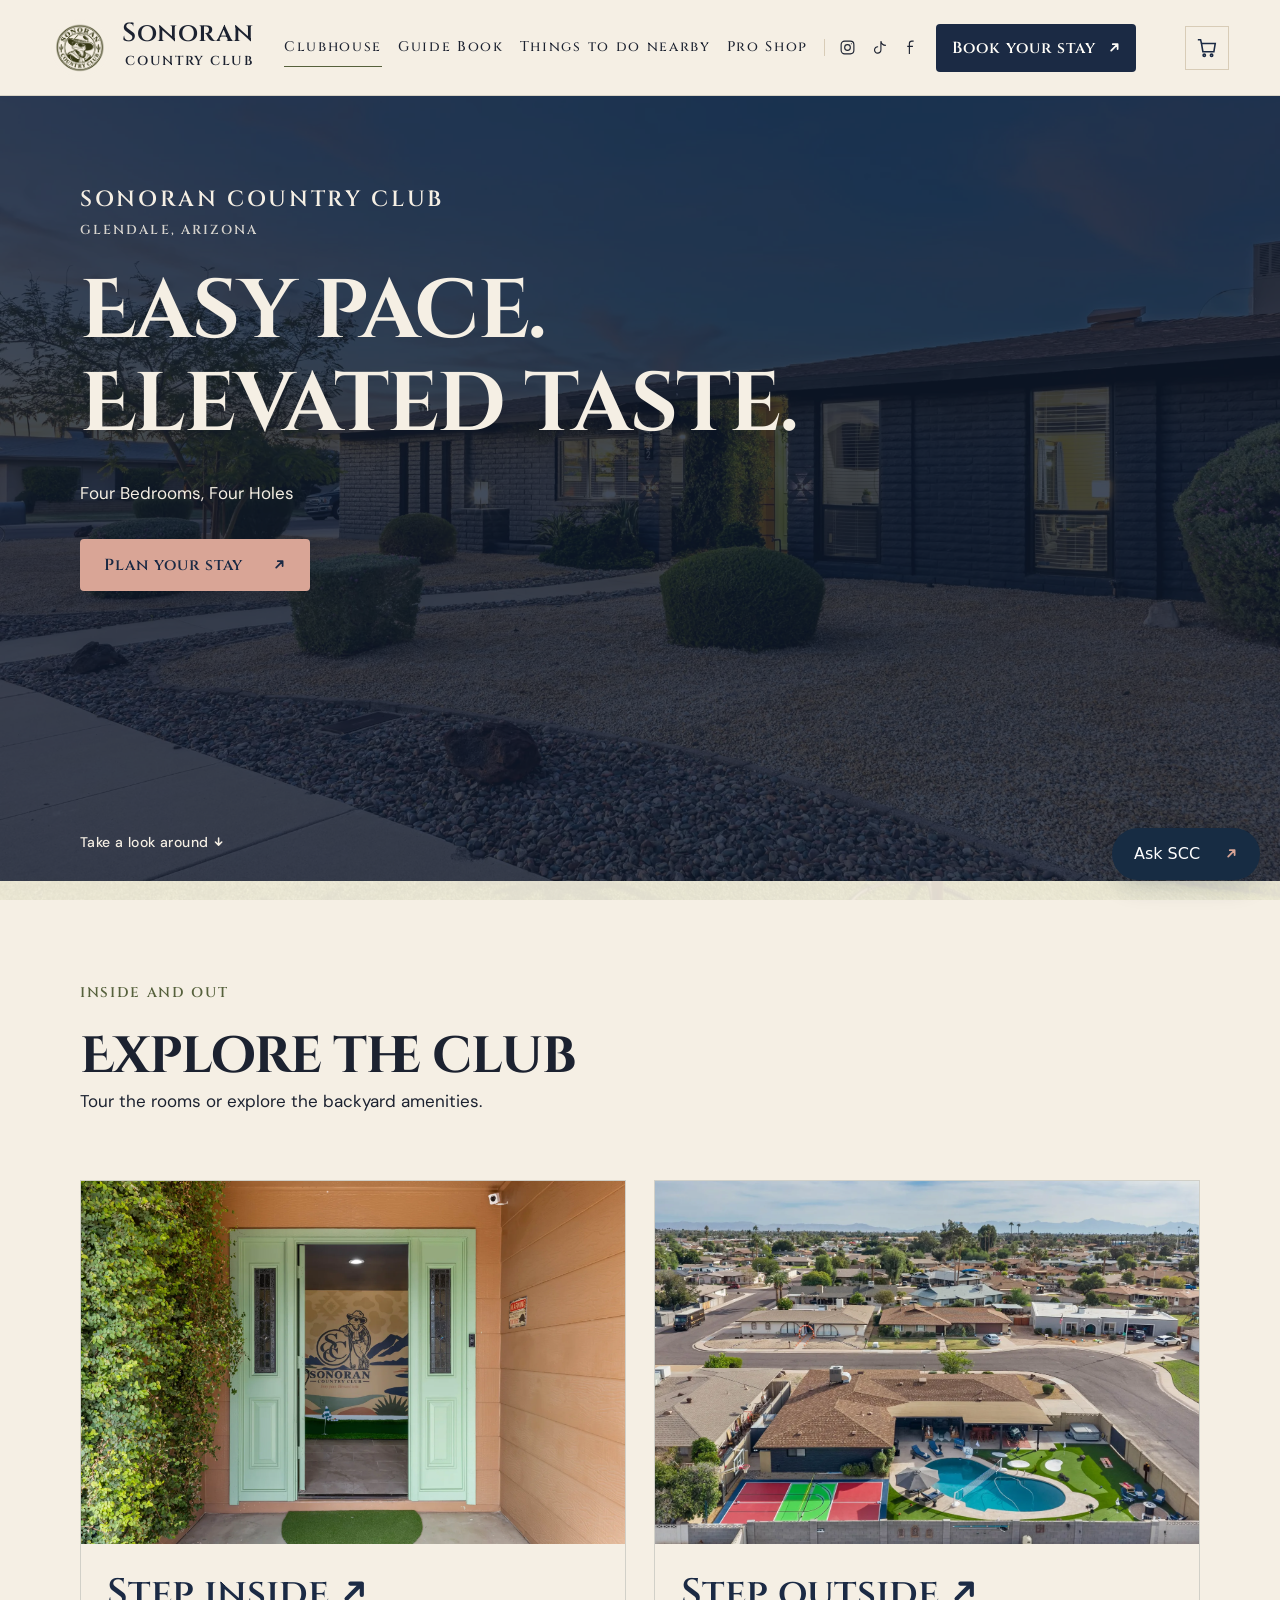
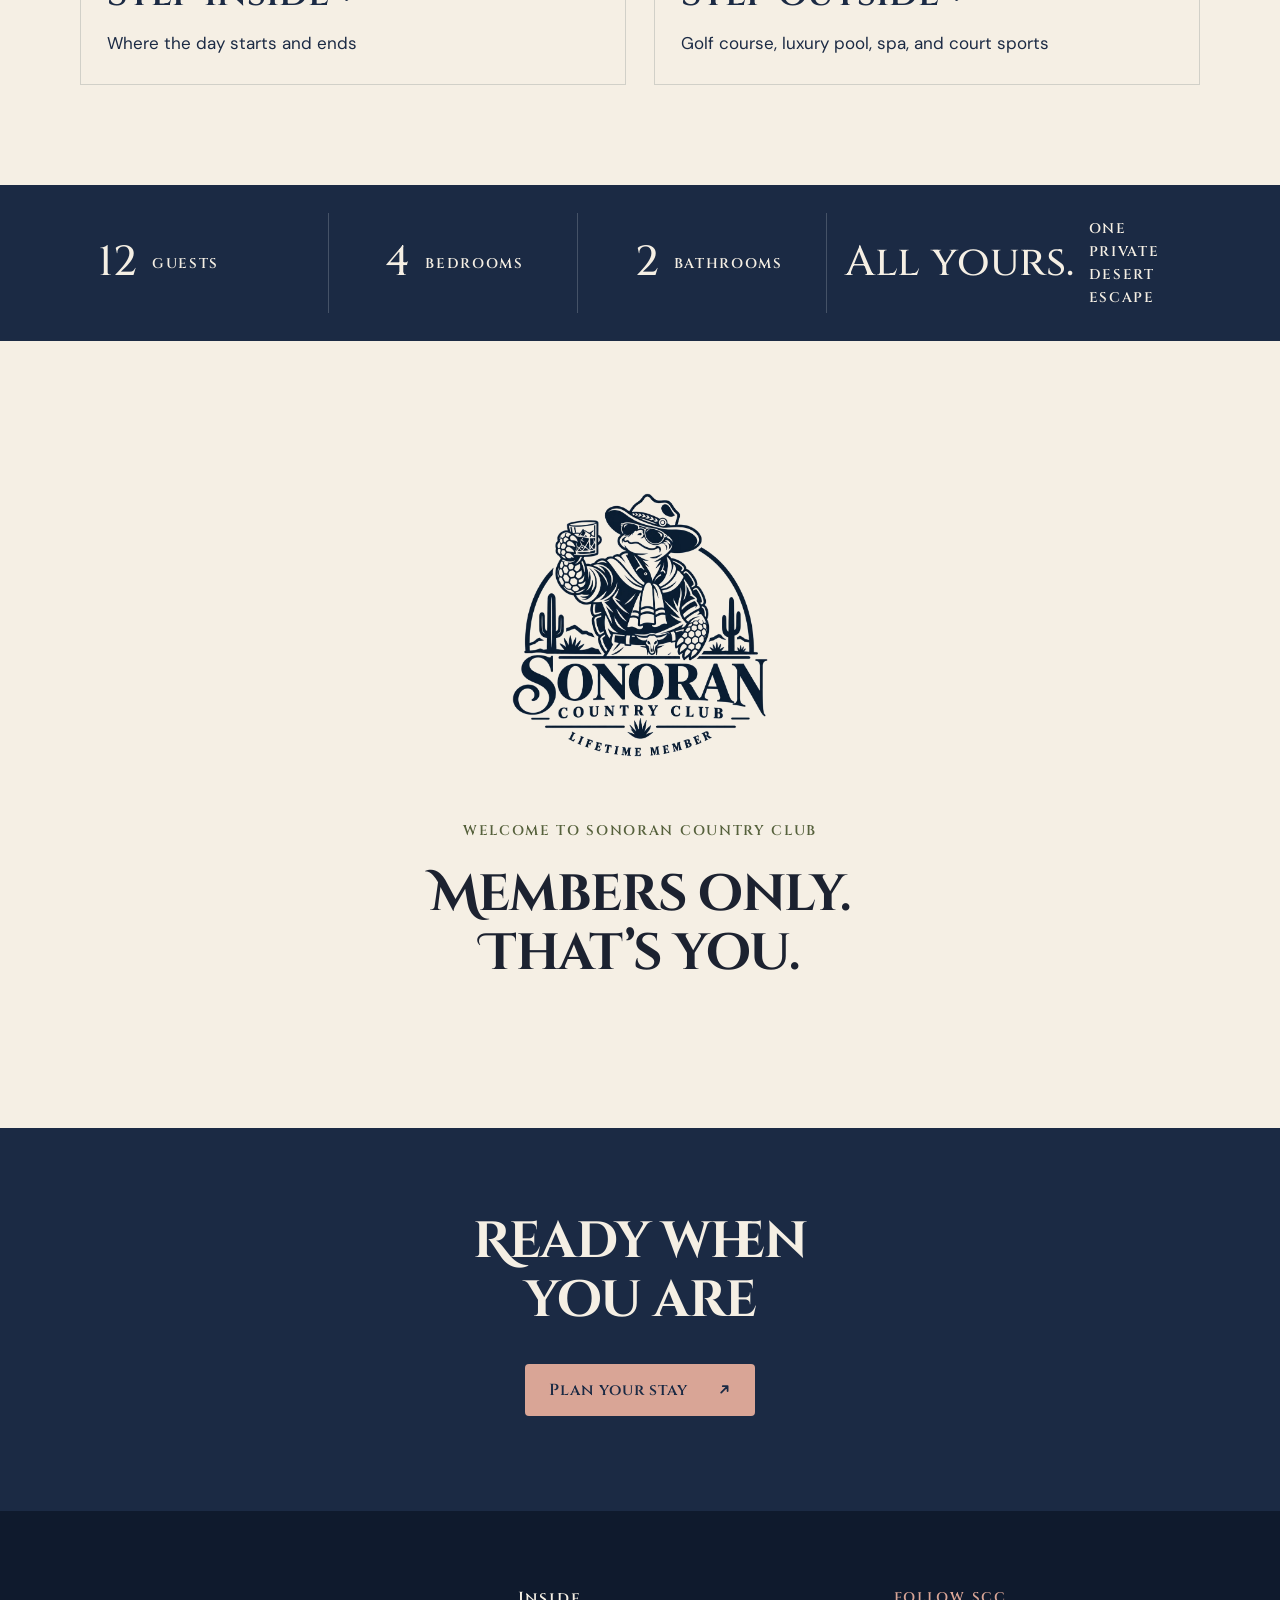
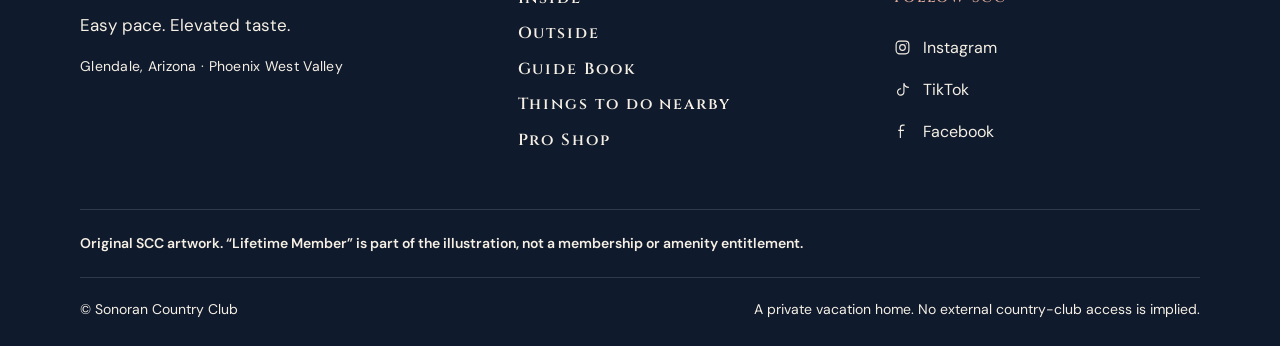
==== commit 37e01972: "Replace text arrows with inline SVG arrows (no iOS emoji rendering)" ====
--- a/index.html
+++ b/index.html
@@ -1,4 +1,4 @@
 <!DOCTYPE html>
 
-<html lang="en"><head><meta charset="utf-8"/><meta content="width=device-width,initial-scale=1" name="viewport"/><meta content="noindex,nofollow,noarchive" name="robots"/><meta content="#172d38" name="theme-color"/><title>Your private Glendale home | Sonoran Country Club</title><meta content="A private Glendale vacation home for up to 12 guests, with four bedrooms, two baths, a heated pool, hot tub, four-hole mini golf and pickleball." name="description"/><link href="https://www.sonorancountryclub.com/" rel="canonical"/><meta content="website" property="og:type"/><meta content="A private desert clubhouse | Sonoran Country Club" property="og:title"/><meta content="A private Glendale vacation home for up to 12 guests, with four bedrooms, two baths, a heated pool, hot tub, four-hole mini golf and pickleball." property="og:description"/><meta content="https://www.sonorancountryclub.com/" property="og:url"/><meta content="https://www.sonorancountryclub.com/assets/photos/share/backyard-pool-putting-green-share.jpg" property="og:image"/><meta content="image/jpeg" property="og:image:type"/><meta content="1200" property="og:image:width"/><meta content="630" property="og:image:height"/><meta content="Sunny backyard with putting greens, pool, desert mural and covered patio dining." property="og:image:alt"/><meta content="summary_large_image" name="twitter:card"/><link href="/assets/tokens.css?v=20261108b" rel="stylesheet"/><link href="/assets/style.css?v=20261108b" rel="stylesheet"/><script type="application/ld+json">{"@context": "https://schema.org", "@type": ["VacationRental", "LodgingBusiness"], "@id": "https://www.sonorancountryclub.com/#property", "name": "Sonoran Country Club", "url": "https://www.sonorancountryclub.com/", "description": "Welcome to Sonoran Country Club, your private backyard clubhouse in Glendale. Play a round on The Fore at Sonoran, our four-hole mini golf course with breaks and sand traps. Cool off in the heated pool, challenge the crew to pickleball, then catch the game on the covered patio at \"Bogey's Oasis.\" After sunset, grab a seat by the fire pit or settle into the 6 person hot tub.", "image": "https://www.sonorancountryclub.com/assets/photos/exterior/aerial-backyard-pool-putting-greens-court.webp", "address": {"@type": "PostalAddress", "addressLocality": "Glendale"}, "checkinTime": "16:00", "checkoutTime": "10:00", "petsAllowed": false, "containsPlace": {"@type": "Accommodation", "additionalType": "Entire home", "numberOfBedrooms": 4, "numberOfBathroomsTotal": 2, "occupancy": {"@type": "QuantitativeValue", "value": 12}}, "sameAs": ["https://www.instagram.com/sonorancountryclub/", "https://www.tiktok.com/@sonorancc"]}</script><script defer="" src="/assets/site.js"></script><link href="/assets/brand/favicon.png" rel="icon" type="image/png"/><link href="/assets/readability.css?v=20261108b" rel="stylesheet"/><link href="/assets/chooser.css?v=20261108b" rel="stylesheet"/><style>.page-home .hero .hero-place{display:block!important;margin-bottom:26px}.page-home .hero .hero-place .hero-club{display:block!important;font-size:22px!important;letter-spacing:.12em;line-height:1.3!important}.page-home .hero .hero-place .hero-city{display:block!important;font-size:13px!important;letter-spacing:.16em;line-height:1.5!important;margin-top:6px;opacity:.85}@media(max-width:600px){.page-home .hero{height:auto!important;min-height:0!important}.page-home .hero-content{padding-top:56px!important;padding-bottom:96px!important}.page-home .hero .hero-place .hero-club{font-size:19px!important}.page-home .hero .hero-place .hero-city{font-size:12px!important}}.page-home .intro.section{grid-template-columns:1fr!important;justify-items:center;text-align:center}.page-home .intro.section .welcome-badge{margin-left:auto;margin-right:auto}</style></head><body class="page-home"><a class="skip" href="#main">Skip to content</a><header class="site-header"><a aria-label="Sonoran Country Club home" class="brand-lockup" href="/"><img alt="Sonoran Country Club original seal" class="header-monogram" height="58" src="/assets/brand/seal-web.webp" width="63"/><span class="wordmark">Sonoran<span>COUNTRY CLUB</span></span></a><button aria-controls="main-nav" aria-expanded="false" class="menu-toggle">Menu <span aria-hidden="true">☰</span></button><nav aria-label="Main navigation" id="main-nav"><a aria-current="page" href="/">Clubhouse</a><a href="/guide/">Guide Book</a><a href="/nearby/">Things to do nearby</a><a href="/shop/">Pro Shop</a><div class="socials"><a aria-label="Sonoran Country Club on Instagram" href="https://www.instagram.com/sonorancountryclub/" rel="noopener noreferrer" target="_blank"><svg aria-hidden="true" viewbox="0 0 24 24"><rect height="18" rx="5" width="18" x="3" y="3"></rect><circle cx="12" cy="12" r="4"></circle><circle class="dot" cx="17.5" cy="6.7" r=".8"></circle></svg><span>Instagram</span></a><a aria-label="Sonoran Country Club on TikTok" href="https://www.tiktok.com/@sonorancc" rel="noopener noreferrer" target="_blank"><svg aria-hidden="true" viewbox="0 0 24 24"><path d="M14 3v12.5a4.5 4.5 0 1 1-4-4.47M14 3c.6 4 3 6 7 6"></path></svg><span>TikTok</span></a><a aria-label="Sonoran Country Club on Facebook" href="https://www.facebook.com/profile.php?id=61595750133913" rel="noopener noreferrer" target="_blank"><svg aria-hidden="true" viewbox="0 0 24 24"><path d="M15 3h-2.5A3.5 3.5 0 0 0 9 6.5V21M6 10.5h8"></path></svg><span>Facebook</span></a></div><a class="button small" href="/book/">Book your stay <span aria-hidden="true">↗</span></a></nav></header><main id="main"><section class="hero"><img alt="Navy-brick home with an illuminated entry, desert landscaping and a twilight sky." class="hero-image" decoding="async" fetchpriority="high" height="1333" loading="eager" src="/assets/photos/exterior/navy-brick-front-house-illuminated-entry-dusk.webp" width="2000"/><div class="hero-shade"></div><div class="hero-content"><p class="eyebrow hero-place"><span class="hero-club">SONORAN COUNTRY CLUB</span><span class="hero-city">GLENDALE, ARIZONA</span></p><h1>Easy pace.<br/>Elevated taste.</h1><p>Four Bedrooms, Four Holes</p><a class="button rose" href="/book/">Plan your stay <span aria-hidden="true">↗</span></a></div><div class="hero-bottom"><a href="#explore">Take a look around ↓</a></div></section><section aria-labelledby="explore-title" class="section chooser-section" id="explore"><div class="section-top"><div><p class="eyebrow">INSIDE AND OUT</p><h2 id="explore-title">Explore the club</h2><p>Tour the rooms or explore the backyard amenities.</p></div></div><div class="stay-chooser"><a class="stay-panel" href="/inside/"><img alt="Open mint-green front doors revealing the Sonoran Country Club mural and putting turf inside." decoding="async" height="1200" loading="lazy" src="/assets/photos/chooser/step-inside-front-door.webp" width="1800"/><div><h3>Step inside <span aria-hidden="true">↗</span></h3><p>Where the day starts and ends</p></div></a><a class="stay-panel" href="/outside/"><img alt="Aerial view of the backyard with the sport court, pool and putting course." decoding="async" height="1013" loading="lazy" src="/assets/photos/chooser/step-outside-aerial.webp" width="1800"/><div><h3>Step outside <span aria-hidden="true">↗</span></h3><p>Golf course, luxury pool, spa, and court sports</p></div></a></div></section><div class="stats"><div><b>12</b><span>GUESTS</span></div><div><b>4</b><span>BEDROOMS</span></div><div><b>2</b><span>BATHROOMS</span></div><div><b>All yours.</b><span>ONE PRIVATE DESERT ESCAPE</span></div></div><section class="intro section" id="clubhouse"><div><img alt="Original Sonoran Country Club Bogey badge with Lifetime Member artwork" class="welcome-badge" height="234" src="/assets/brand/lifetime-web.webp" width="240"/><p class="eyebrow">WELCOME TO SONORAN COUNTRY CLUB</p><h2>Members only.<br/>That’s you.</h2></div></section><section class="cta-band"><h2>Ready when<br/>you are</h2><a class="button rose" href="/book/">Plan your stay <span aria-hidden="true">↗</span></a></section></main><footer><div class="footer-main"><div><p class="footer-tagline">Easy pace. Elevated taste.</p><p>Glendale, Arizona · Phoenix West Valley</p></div><div><div class="footer-nav"><a href="/inside/">Inside</a><a href="/outside/">Outside</a><a href="/guide/">Guide Book</a><a href="/nearby/">Things to do nearby</a><a href="/shop/">Pro Shop</a></div></div><div><span class="eyebrow">Follow SCC</span><div class="socials"><a aria-label="Sonoran Country Club on Instagram" href="https://www.instagram.com/sonorancountryclub/" rel="noopener noreferrer" target="_blank"><svg aria-hidden="true" viewbox="0 0 24 24"><rect height="18" rx="5" width="18" x="3" y="3"></rect><circle cx="12" cy="12" r="4"></circle><circle class="dot" cx="17.5" cy="6.7" r=".8"></circle></svg><span>Instagram</span></a><a aria-label="Sonoran Country Club on TikTok" href="https://www.tiktok.com/@sonorancc" rel="noopener noreferrer" target="_blank"><svg aria-hidden="true" viewbox="0 0 24 24"><path d="M14 3v12.5a4.5 4.5 0 1 1-4-4.47M14 3c.6 4 3 6 7 6"></path></svg><span>TikTok</span></a><a aria-label="Sonoran Country Club on Facebook" href="https://www.facebook.com/profile.php?id=61595750133913" rel="noopener noreferrer" target="_blank"><svg aria-hidden="true" viewbox="0 0 24 24"><path d="M15 3h-2.5A3.5 3.5 0 0 0 9 6.5V21M6 10.5h8"></path></svg><span>Facebook</span></a></div></div></div><div class="brand-art-note">Original SCC artwork. “Lifetime Member” is part of the illustration, not a membership or amenity entitlement.</div><div class="footer-bottom"><span>© Sonoran Country Club</span><span>A private vacation home. No external country-club access is implied.</span></div></footer><script src="/assets/assistant/scc-assistant.js" data-endpoint="https://scc-assistant.sonorantortoisecc.workers.dev/chat" defer></script>
+<html lang="en"><head><meta charset="utf-8"/><meta content="width=device-width,initial-scale=1" name="viewport"/><meta content="noindex,nofollow,noarchive" name="robots"/><meta content="#172d38" name="theme-color"/><title>Your private Glendale home | Sonoran Country Club</title><meta content="A private Glendale vacation home for up to 12 guests, with four bedrooms, two baths, a heated pool, hot tub, four-hole mini golf and pickleball." name="description"/><link href="https://www.sonorancountryclub.com/" rel="canonical"/><meta content="website" property="og:type"/><meta content="A private desert clubhouse | Sonoran Country Club" property="og:title"/><meta content="A private Glendale vacation home for up to 12 guests, with four bedrooms, two baths, a heated pool, hot tub, four-hole mini golf and pickleball." property="og:description"/><meta content="https://www.sonorancountryclub.com/" property="og:url"/><meta content="https://www.sonorancountryclub.com/assets/photos/share/backyard-pool-putting-green-share.jpg" property="og:image"/><meta content="image/jpeg" property="og:image:type"/><meta content="1200" property="og:image:width"/><meta content="630" property="og:image:height"/><meta content="Sunny backyard with putting greens, pool, desert mural and covered patio dining." property="og:image:alt"/><meta content="summary_large_image" name="twitter:card"/><link href="/assets/tokens.css?v=20261108b" rel="stylesheet"/><link href="/assets/style.css?v=20261108b" rel="stylesheet"/><script type="application/ld+json">{"@context": "https://schema.org", "@type": ["VacationRental", "LodgingBusiness"], "@id": "https://www.sonorancountryclub.com/#property", "name": "Sonoran Country Club", "url": "https://www.sonorancountryclub.com/", "description": "Welcome to Sonoran Country Club, your private backyard clubhouse in Glendale. Play a round on The Fore at Sonoran, our four-hole mini golf course with breaks and sand traps. Cool off in the heated pool, challenge the crew to pickleball, then catch the game on the covered patio at \"Bogey's Oasis.\" After sunset, grab a seat by the fire pit or settle into the 6 person hot tub.", "image": "https://www.sonorancountryclub.com/assets/photos/exterior/aerial-backyard-pool-putting-greens-court.webp", "address": {"@type": "PostalAddress", "addressLocality": "Glendale"}, "checkinTime": "16:00", "checkoutTime": "10:00", "petsAllowed": false, "containsPlace": {"@type": "Accommodation", "additionalType": "Entire home", "numberOfBedrooms": 4, "numberOfBathroomsTotal": 2, "occupancy": {"@type": "QuantitativeValue", "value": 12}}, "sameAs": ["https://www.instagram.com/sonorancountryclub/", "https://www.tiktok.com/@sonorancc"]}</script><script defer="" src="/assets/site.js"></script><link href="/assets/brand/favicon.png" rel="icon" type="image/png"/><link href="/assets/readability.css?v=20261108b" rel="stylesheet"/><link href="/assets/chooser.css?v=20261108b" rel="stylesheet"/><style>.page-home .hero .hero-place{display:block!important;margin-bottom:26px}.page-home .hero .hero-place .hero-club{display:block!important;font-size:22px!important;letter-spacing:.12em;line-height:1.3!important}.page-home .hero .hero-place .hero-city{display:block!important;font-size:13px!important;letter-spacing:.16em;line-height:1.5!important;margin-top:6px;opacity:.85}@media(max-width:600px){.page-home .hero{height:auto!important;min-height:0!important}.page-home .hero-content{padding-top:56px!important;padding-bottom:96px!important}.page-home .hero .hero-place .hero-club{font-size:19px!important}.page-home .hero .hero-place .hero-city{font-size:12px!important}}.page-home .intro.section{grid-template-columns:1fr!important;justify-items:center;text-align:center}.page-home .intro.section .welcome-badge{margin-left:auto;margin-right:auto}</style></head><body class="page-home"><a class="skip" href="#main">Skip to content</a><header class="site-header"><a aria-label="Sonoran Country Club home" class="brand-lockup" href="/"><img alt="Sonoran Country Club original seal" class="header-monogram" height="58" src="/assets/brand/seal-web.webp" width="63"/><span class="wordmark">Sonoran<span>COUNTRY CLUB</span></span></a><button aria-controls="main-nav" aria-expanded="false" class="menu-toggle">Menu <span aria-hidden="true">☰</span></button><nav aria-label="Main navigation" id="main-nav"><a aria-current="page" href="/">Clubhouse</a><a href="/guide/">Guide Book</a><a href="/nearby/">Things to do nearby</a><a href="/shop/">Pro Shop</a><div class="socials"><a aria-label="Sonoran Country Club on Instagram" href="https://www.instagram.com/sonorancountryclub/" rel="noopener noreferrer" target="_blank"><svg aria-hidden="true" viewbox="0 0 24 24"><rect height="18" rx="5" width="18" x="3" y="3"></rect><circle cx="12" cy="12" r="4"></circle><circle class="dot" cx="17.5" cy="6.7" r=".8"></circle></svg><span>Instagram</span></a><a aria-label="Sonoran Country Club on TikTok" href="https://www.tiktok.com/@sonorancc" rel="noopener noreferrer" target="_blank"><svg aria-hidden="true" viewbox="0 0 24 24"><path d="M14 3v12.5a4.5 4.5 0 1 1-4-4.47M14 3c.6 4 3 6 7 6"></path></svg><span>TikTok</span></a><a aria-label="Sonoran Country Club on Facebook" href="https://www.facebook.com/profile.php?id=61595750133913" rel="noopener noreferrer" target="_blank"><svg aria-hidden="true" viewbox="0 0 24 24"><path d="M15 3h-2.5A3.5 3.5 0 0 0 9 6.5V21M6 10.5h8"></path></svg><span>Facebook</span></a></div><a class="button small" href="/book/">Book your stay <span aria-hidden="true"><svg class="arw" aria-hidden="true" focusable="false" viewBox="0 0 16 16" width="0.8em" height="0.8em" style="display:inline-block;vertical-align:-0.05em" fill="none" stroke="currentColor" stroke-width="2.2" stroke-linecap="round" stroke-linejoin="round"><path d="M4 12L12 4M6 4h6v6"/></svg></span></a></nav></header><main id="main"><section class="hero"><img alt="Navy-brick home with an illuminated entry, desert landscaping and a twilight sky." class="hero-image" decoding="async" fetchpriority="high" height="1333" loading="eager" src="/assets/photos/exterior/navy-brick-front-house-illuminated-entry-dusk.webp" width="2000"/><div class="hero-shade"></div><div class="hero-content"><p class="eyebrow hero-place"><span class="hero-club">SONORAN COUNTRY CLUB</span><span class="hero-city">GLENDALE, ARIZONA</span></p><h1>Easy pace.<br/>Elevated taste.</h1><p>Four Bedrooms, Four Holes</p><a class="button rose" href="/book/">Plan your stay <span aria-hidden="true"><svg class="arw" aria-hidden="true" focusable="false" viewBox="0 0 16 16" width="0.8em" height="0.8em" style="display:inline-block;vertical-align:-0.05em" fill="none" stroke="currentColor" stroke-width="2.2" stroke-linecap="round" stroke-linejoin="round"><path d="M4 12L12 4M6 4h6v6"/></svg></span></a></div><div class="hero-bottom"><a href="#explore">Take a look around <svg class="arw" aria-hidden="true" focusable="false" viewBox="0 0 16 16" width="0.8em" height="0.8em" style="display:inline-block;vertical-align:-0.05em" fill="none" stroke="currentColor" stroke-width="2.2" stroke-linecap="round" stroke-linejoin="round"><path d="M8 3v10M3.5 8.5L8 13l4.5-4.5"/></svg></a></div></section><section aria-labelledby="explore-title" class="section chooser-section" id="explore"><div class="section-top"><div><p class="eyebrow">INSIDE AND OUT</p><h2 id="explore-title">Explore the club</h2><p>Tour the rooms or explore the backyard amenities.</p></div></div><div class="stay-chooser"><a class="stay-panel" href="/inside/"><img alt="Open mint-green front doors revealing the Sonoran Country Club mural and putting turf inside." decoding="async" height="1200" loading="lazy" src="/assets/photos/chooser/step-inside-front-door.webp" width="1800"/><div><h3>Step inside <span aria-hidden="true"><svg class="arw" aria-hidden="true" focusable="false" viewBox="0 0 16 16" width="0.8em" height="0.8em" style="display:inline-block;vertical-align:-0.05em" fill="none" stroke="currentColor" stroke-width="2.2" stroke-linecap="round" stroke-linejoin="round"><path d="M4 12L12 4M6 4h6v6"/></svg></span></h3><p>Where the day starts and ends</p></div></a><a class="stay-panel" href="/outside/"><img alt="Aerial view of the backyard with the sport court, pool and putting course." decoding="async" height="1013" loading="lazy" src="/assets/photos/chooser/step-outside-aerial.webp" width="1800"/><div><h3>Step outside <span aria-hidden="true"><svg class="arw" aria-hidden="true" focusable="false" viewBox="0 0 16 16" width="0.8em" height="0.8em" style="display:inline-block;vertical-align:-0.05em" fill="none" stroke="currentColor" stroke-width="2.2" stroke-linecap="round" stroke-linejoin="round"><path d="M4 12L12 4M6 4h6v6"/></svg></span></h3><p>Golf course, luxury pool, spa, and court sports</p></div></a></div></section><div class="stats"><div><b>12</b><span>GUESTS</span></div><div><b>4</b><span>BEDROOMS</span></div><div><b>2</b><span>BATHROOMS</span></div><div><b>All yours.</b><span>ONE PRIVATE DESERT ESCAPE</span></div></div><section class="intro section" id="clubhouse"><div><img alt="Original Sonoran Country Club Bogey badge with Lifetime Member artwork" class="welcome-badge" height="234" src="/assets/brand/lifetime-web.webp" width="240"/><p class="eyebrow">WELCOME TO SONORAN COUNTRY CLUB</p><h2>Members only.<br/>That’s you.</h2></div></section><section class="cta-band"><h2>Ready when<br/>you are</h2><a class="button rose" href="/book/">Plan your stay <span aria-hidden="true"><svg class="arw" aria-hidden="true" focusable="false" viewBox="0 0 16 16" width="0.8em" height="0.8em" style="display:inline-block;vertical-align:-0.05em" fill="none" stroke="currentColor" stroke-width="2.2" stroke-linecap="round" stroke-linejoin="round"><path d="M4 12L12 4M6 4h6v6"/></svg></span></a></section></main><footer><div class="footer-main"><div><p class="footer-tagline">Easy pace. Elevated taste.</p><p>Glendale, Arizona · Phoenix West Valley</p></div><div><div class="footer-nav"><a href="/inside/">Inside</a><a href="/outside/">Outside</a><a href="/guide/">Guide Book</a><a href="/nearby/">Things to do nearby</a><a href="/shop/">Pro Shop</a></div></div><div><span class="eyebrow">Follow SCC</span><div class="socials"><a aria-label="Sonoran Country Club on Instagram" href="https://www.instagram.com/sonorancountryclub/" rel="noopener noreferrer" target="_blank"><svg aria-hidden="true" viewbox="0 0 24 24"><rect height="18" rx="5" width="18" x="3" y="3"></rect><circle cx="12" cy="12" r="4"></circle><circle class="dot" cx="17.5" cy="6.7" r=".8"></circle></svg><span>Instagram</span></a><a aria-label="Sonoran Country Club on TikTok" href="https://www.tiktok.com/@sonorancc" rel="noopener noreferrer" target="_blank"><svg aria-hidden="true" viewbox="0 0 24 24"><path d="M14 3v12.5a4.5 4.5 0 1 1-4-4.47M14 3c.6 4 3 6 7 6"></path></svg><span>TikTok</span></a><a aria-label="Sonoran Country Club on Facebook" href="https://www.facebook.com/profile.php?id=61595750133913" rel="noopener noreferrer" target="_blank"><svg aria-hidden="true" viewbox="0 0 24 24"><path d="M15 3h-2.5A3.5 3.5 0 0 0 9 6.5V21M6 10.5h8"></path></svg><span>Facebook</span></a></div></div></div><div class="brand-art-note">Original SCC artwork. “Lifetime Member” is part of the illustration, not a membership or amenity entitlement.</div><div class="footer-bottom"><span>© Sonoran Country Club</span><span>A private vacation home. No external country-club access is implied.</span></div></footer><script src="/assets/assistant/scc-assistant.js" data-endpoint="https://scc-assistant.sonorantortoisecc.workers.dev/chat" defer></script>
 </body></html>
